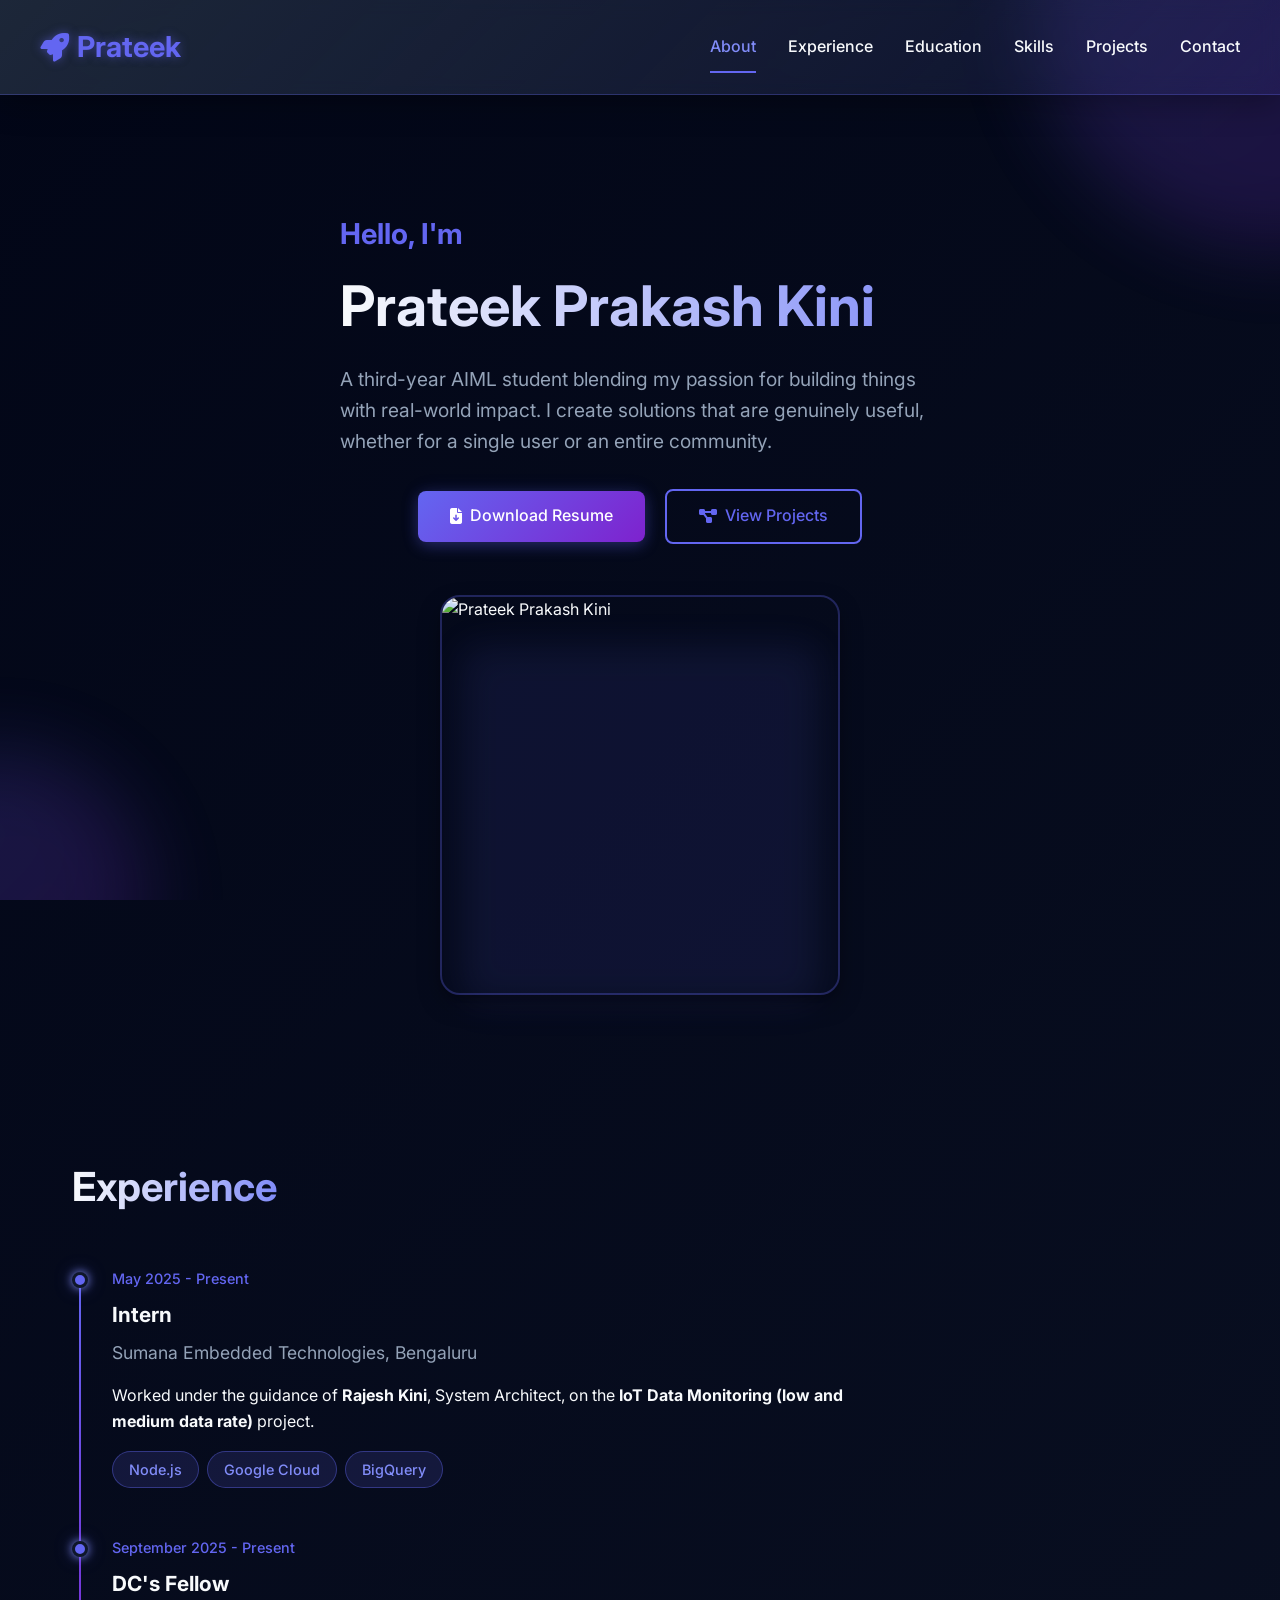
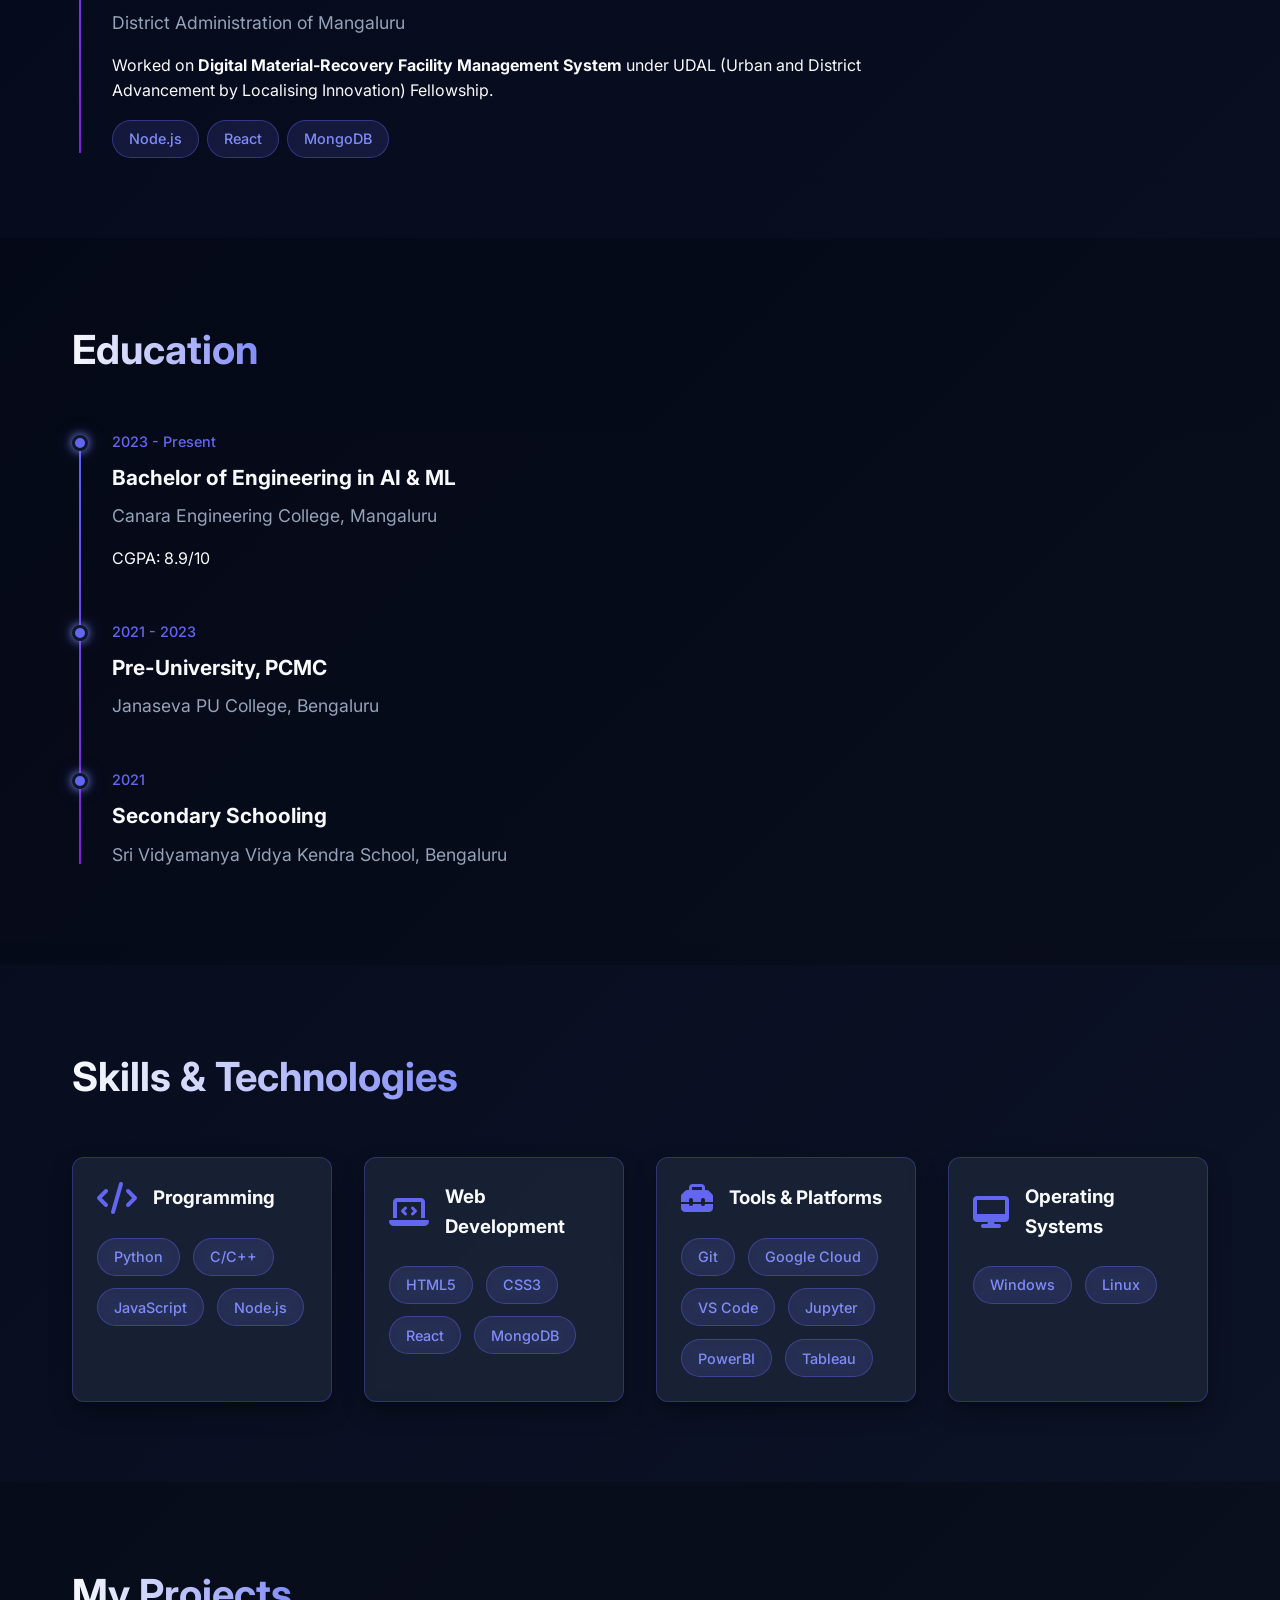
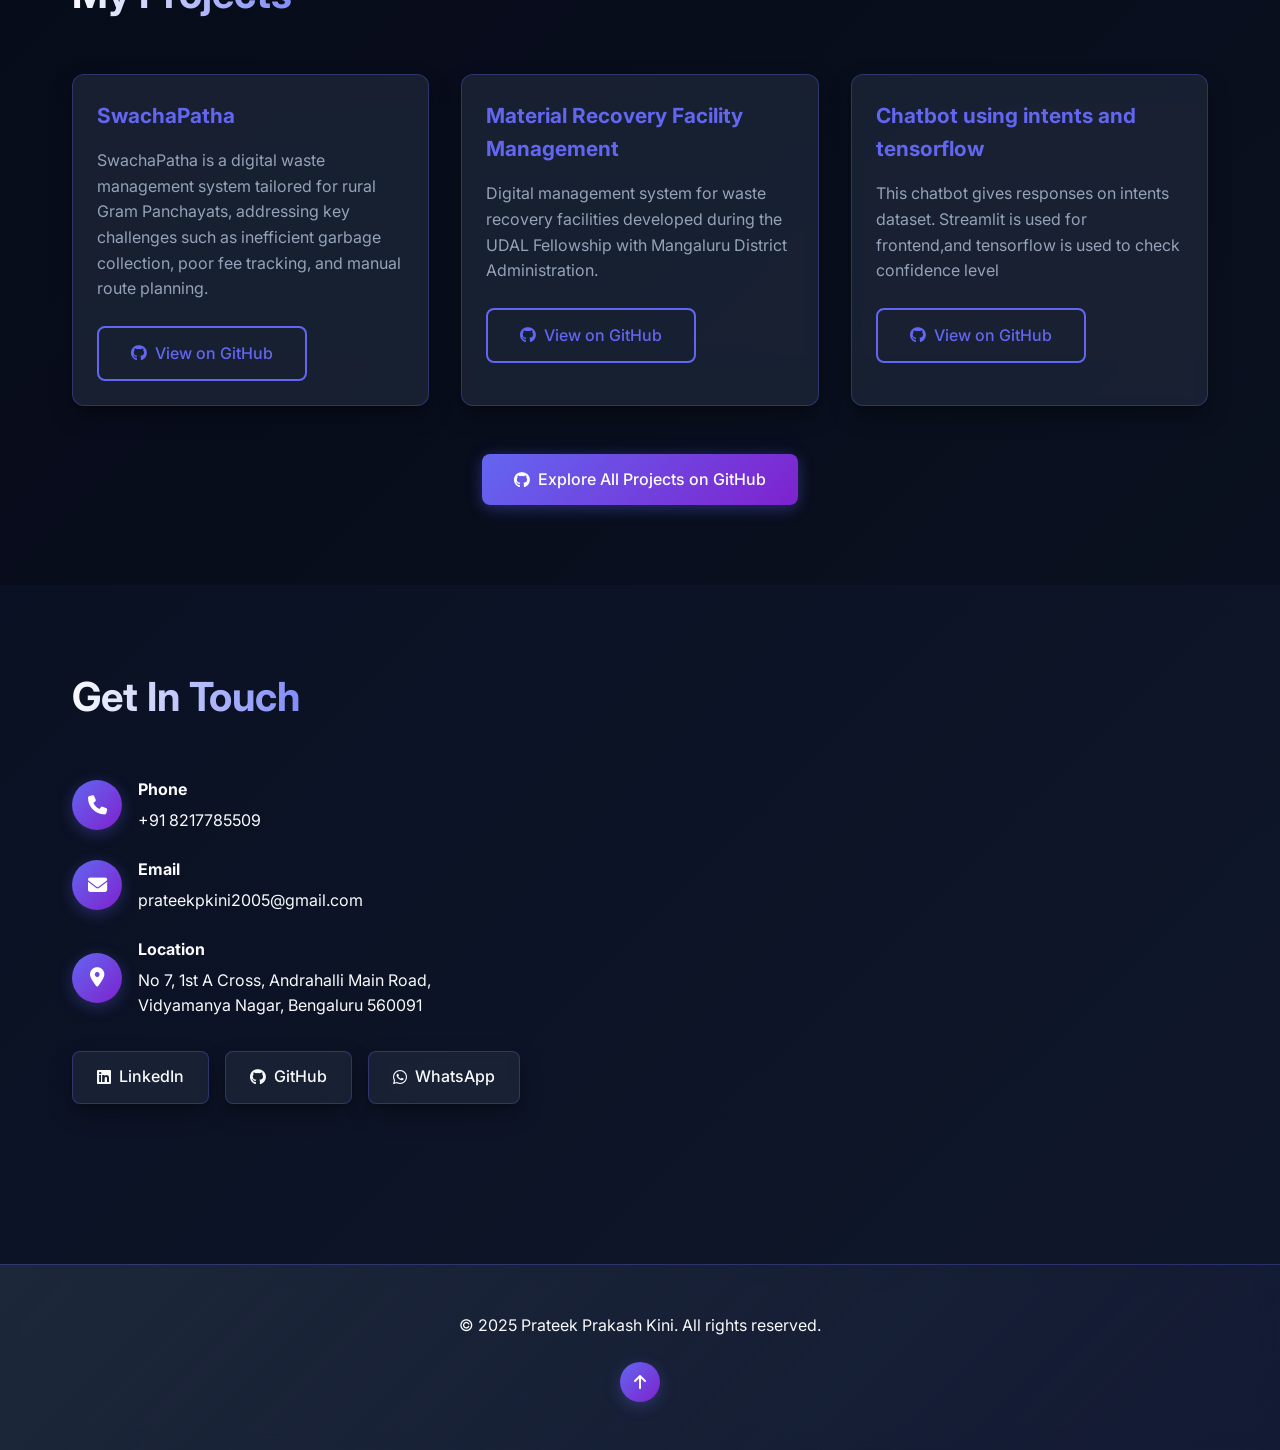
==== index.html @ 4f4cbe64 "UI Enhacements made" ====
<!DOCTYPE html>
<html lang="en">

<head>
    <meta charset="UTF-8">
    <meta http-equiv="X-UA-Compatible" content="IE=edge">
    <meta name="viewport" content="width=device-width, initial-scale=1.0">
    <title>Prateek Prakash Kini | AI/ML Developer</title>
    <link rel="icon" type="image/x-icon" href="./images/rocket1.webp">

    <!-- Google Fonts -->
    <link rel="preconnect" href="https://fonts.googleapis.com">
    <link rel="preconnect" href="https://fonts.gstatic.com" crossorigin>
    <link
        href="https://fonts.googleapis.com/css2?family=Inter:wght@300;400;500;600;700&family=JetBrains+Mono:wght@300;400&display=swap"
        rel="stylesheet">

    <!-- Font Awesome -->
    <link rel="stylesheet" href="https://cdnjs.cloudflare.com/ajax/libs/font-awesome/6.4.0/css/all.min.css">

    <!-- Three.js -->
    <script src="https://cdnjs.cloudflare.com/ajax/libs/three.js/r128/three.min.js"></script>

    <style>
        :root {
            --primary: #6366f1;
            --primary-glow: #818cf8;
            --secondary: #7e22ce;
            --dark: #0f172a;
            --darker: #020617;
            --light: #f8fafc;
            --gray: #94a3b8;
            --gray-light: #1e293b;
            --card-bg: #1e293b;
            --card-border: rgba(99, 102, 241, 0.3);
            --card-shadow: 0 10px 25px -3px rgba(0, 0, 0, 0.4), 0 4px 6px -2px rgba(0, 0, 0, 0.2);
            --transition: all 0.3s ease;
            --accent: #00d9ff;
            --accent-2: #ff006e;
        }

        * {
            margin: 0;
            padding: 0;
            box-sizing: border-box;
        }

        html {
            scroll-behavior: smooth;
        }

        body {
            font-family: 'Inter', sans-serif;
            background: linear-gradient(135deg, var(--darker) 0%, var(--dark) 100%);
            color: var(--light);
            line-height: 1.6;
            transition: var(--transition);
            overflow-x: hidden;
        }

        #particles-3d {
            position: fixed;
            top: 0;
            left: 0;
            width: 100%;
            height: 100%;
            z-index: -1;
        }

        .container {
            max-width: 1200px;
            margin: 0 auto;
            padding: 0 2rem;
            position: relative;
            z-index: 2;
        }

        /* Header & Navigation */
        header {
            background: linear-gradient(135deg, rgba(30, 41, 59, 0.95) 0%, rgba(99, 102, 241, 0.1) 100%);
            backdrop-filter: blur(10px);
            border-bottom: 1px solid var(--card-border);
            box-shadow: 0 8px 32px rgba(0, 0, 0, 0.3);
            position: fixed;
            width: 100%;
            top: 0;
            z-index: 1000;
            transition: var(--transition);
        }

        .nav-container {
            display: flex;
            justify-content: space-between;
            align-items: center;
            padding: 1.5rem 0;
        }

        .logo {
            font-size: 1.8rem;
            font-weight: 700;
            color: var(--primary);
            display: flex;
            align-items: center;
            gap: 0.5rem;
            text-shadow: 0 0 10px rgba(99, 102, 241, 0.5);
        }

        .nav-links {
            display: flex;
            gap: 2rem;
            position: relative;
        }

        .nav-links a {
            text-decoration: none;
            color: var(--light);
            font-weight: 500;
            transition: var(--transition);
            position: relative;
            padding: 0.5rem 0;
        }

        .nav-links a:hover {
            color: var(--primary-glow);
        }

        .nav-links a::after {
            content: '';
            position: absolute;
            bottom: -5px;
            left: 0;
            width: 0;
            height: 2px;
            background-color: var(--primary);
            transition: var(--transition);
        }

        .nav-links a:hover::after {
            width: 100%;
        }

        /* Active navigation link */
        .nav-links a.active {
            color: var(--primary-glow);
        }

        .nav-links a.active::after {
            width: 100%;
        }

        /* Animated underline for active section */
        .nav-indicator {
            position: absolute;
            bottom: -5px;
            height: 2px;
            background: var(--primary);
            border-radius: 1px;
            transition: all 0.3s ease;
            z-index: 1;
        }

        /* Hero Section */
        .hero {
            padding: 10rem 0 5rem;
            display: flex;
            align-items: center;
            gap: 4rem;
            min-height: 100vh;
        }

        .hero-content {
            flex: 1;
        }

        .hero-image {
            flex: 1;
            display: flex;
            justify-content: center;
            align-items: center;
            position: relative;
        }

        .hero-image img {
            width: 100%;
            max-width: 400px;
            border-radius: 20px;
            box-shadow: var(--card-shadow);
            border: 2px solid var(--card-border);
            transition: var(--transition);
            position: relative;
            z-index: 3;
            object-fit: cover;
            aspect-ratio: 1/1;
        }

        .hero-image img:hover {
            transform: translateY(-10px);
            box-shadow: 0 20px 40px rgba(99, 102, 241, 0.3), 0 0 40px rgba(99, 102, 241, 0.2);
            border-color: rgba(99, 102, 241, 0.6);
        }

        .hero-image::before {
            content: '';
            position: absolute;
            width: 100%;
            height: 100%;
            max-width: 400px;
            border-radius: 20px;
            background: var(--primary);
            opacity: 0.1;
            filter: blur(20px);
            transform: translateY(30px) scale(0.9);
            z-index: 1;
        }

        .greeting {
            color: var(--primary);
            font-weight: 500;
            margin-bottom: 1rem;
            display: block;
            font-size: 1.2rem;
        }

        h1 {
            font-size: 3.5rem;
            line-height: 1.2;
            margin-bottom: 1.5rem;
            background: linear-gradient(to right, var(--light) 0%, var(--primary-glow) 100%);
            -webkit-background-clip: text;
            -webkit-text-fill-color: transparent;
        }

        .hero-about {
            font-size: 1.2rem;
            color: var(--gray);
            margin-bottom: 2rem;
            max-width: 600px;
        }

        .btn {
            display: inline-flex;
            align-items: center;
            gap: 0.5rem;
            padding: 0.8rem 2rem;
            background: linear-gradient(135deg, var(--primary) 0%, var(--secondary) 100%);
            color: white;
            text-decoration: none;
            border-radius: 8px;
            font-weight: 500;
            transition: var(--transition);
            border: none;
            cursor: pointer;
            box-shadow: 0 4px 15px rgba(99, 102, 241, 0.3), 0 0 20px rgba(99, 102, 241, 0.1);
            position: relative;
            overflow: hidden;
        }

        .btn::before {
            content: '';
            position: absolute;
            top: 0;
            left: -100%;
            width: 100%;
            height: 100%;
            background: linear-gradient(90deg, transparent, rgba(255, 255, 255, 0.3), transparent);
            transition: 0.5s;
        }

        .btn:hover::before {
            left: 100%;
        }

        .btn:hover {
            transform: translateY(-4px);
            box-shadow: 0 12px 30px rgba(99, 102, 241, 0.6), 0 0 30px rgba(99, 102, 241, 0.2);
            letter-spacing: 0.5px;
        }

        .btn-outline {
            background: transparent;
            border: 2px solid var(--primary);
            color: var(--primary);
            box-shadow: none;
        }

        .btn-outline:hover {
            background: var(--primary);
            color: white;
        }

        /* Section Styling */
        section {
            padding: 5rem 0;
        }

        .section-title {
            font-size: 2.5rem;
            margin-bottom: 3rem;
            position: relative;
            display: inline-block;
            background: linear-gradient(to right, var(--light) 0%, var(--primary-glow) 100%);
            -webkit-background-clip: text;
            background-clip: text;
            -webkit-text-fill-color: transparent;
        }

        .section-title::after {
            content: '';
            position: absolute;
            bottom: -10px;
            left: 0;
            width: 0;
            height: 4px;
            background: linear-gradient(to right, var(--primary), var(--secondary));
            border-radius: 2px;
            transition: width 0.6s ease;
        }

        section:hover .section-title::after {
            width: 60px;
        }

        /* Experience & Education */
        .timeline {
            position: relative;
            max-width: 800px;
        }

        .timeline::before {
            content: '';
            position: absolute;
            left: 7px;
            top: 5px;
            height: calc(100% - 10px);
            width: 2px;
            background: linear-gradient(to bottom, var(--primary), var(--secondary));
        }

        .timeline-item {
            position: relative;
            padding-left: 2.5rem;
            margin-bottom: 3rem;
        }

        .timeline-item:last-child {
            margin-bottom: 0;
        }

        .timeline-dot {
            position: absolute;
            left: 0;
            top: 5px;
            width: 16px;
            height: 16px;
            border-radius: 50%;
            background: var(--primary);
            box-shadow: 0 0 10px var(--primary-glow), 0 0 20px rgba(99, 102, 241, 0.3);
            transition: var(--transition);
            border: 3px solid var(--dark);
        }

        .timeline-item:hover .timeline-dot {
            box-shadow: 0 0 20px var(--primary-glow), 0 0 40px rgba(99, 102, 241, 0.5);
            transform: scale(1.3);
        }

        .timeline-date {
            font-size: 0.9rem;
            color: var(--primary);
            font-weight: 500;
            margin-bottom: 0.5rem;
        }

        .timeline-title {
            font-size: 1.3rem;
            margin-bottom: 0.5rem;
        }

        .timeline-subtitle {
            font-size: 1.1rem;
            color: var(--gray);
            margin-bottom: 1rem;
        }

        .timeline-content {
            color: var(--light);
        }

        .timeline-content ul {
            padding-left: 1.5rem;
            margin-top: 0.5rem;
        }

        .timeline-content li {
            margin-bottom: 0.5rem;
        }

        .skills-tags {
            display: flex;
            flex-wrap: wrap;
            gap: 0.5rem;
            margin-top: 1rem;
        }

        .skill-tag {
            background: rgba(99, 102, 241, 0.15);
            color: var(--primary-glow);
            padding: 0.4rem 1rem;
            border-radius: 20px;
            font-size: 0.9rem;
            font-weight: 500;
            border: 1px solid rgba(99, 102, 241, 0.4);
            backdrop-filter: blur(5px);
            transition: var(--transition);
            cursor: default;
        }

        .skill-tag:hover {
            background: rgba(99, 102, 241, 0.25);
            border-color: rgba(99, 102, 241, 0.6);
            box-shadow: 0 0 15px rgba(99, 102, 241, 0.2);
            transform: translateY(-2px);
        }

        /* Skills Section */
        .skills-grid {
            display: grid;
            grid-template-columns: repeat(auto-fill, minmax(250px, 1fr));
            gap: 2rem;
        }

        .skill-category {
            background: rgba(30, 41, 59, 0.7);
            padding: 1.5rem;
            border-radius: 12px;
            box-shadow: var(--card-shadow);
            transition: var(--transition);
            border: 1px solid var(--card-border);
            backdrop-filter: blur(5px);
            position: relative;
            overflow: hidden;
        }

        .skill-category::before {
            content: '';
            position: absolute;
            top: 0;
            left: -100%;
            width: 100%;
            height: 100%;
            background: linear-gradient(90deg, transparent, rgba(99, 102, 241, 0.1), transparent);
            transition: 0.5s;
            z-index: 1;
        }

        .skill-category:hover::before {
            left: 100%;
        }

        .skill-category:hover {
            transform: translateY(-8px);
            box-shadow: 0 20px 40px rgba(99, 102, 241, 0.2), 0 0 40px rgba(99, 102, 241, 0.1);
            border-color: rgba(99, 102, 241, 0.5);
        }

        .skill-header {
            display: flex;
            align-items: center;
            gap: 1rem;
            margin-bottom: 1.5rem;
        }

        .skill-icon {
            font-size: 2rem;
            color: var(--primary);
        }

        .skill-items {
            display: flex;
            flex-wrap: wrap;
            gap: 0.8rem;
        }

        /* Projects Section */
        .projects-grid {
            display: grid;
            grid-template-columns: repeat(auto-fill, minmax(350px, 1fr));
            gap: 2rem;
        }

        .project-card {
            background: rgba(30, 41, 59, 0.7);
            border-radius: 12px;
            overflow: hidden;
            box-shadow: var(--card-shadow);
            transition: var(--transition);
            border: 1px solid var(--card-border);
            backdrop-filter: blur(5px);
            position: relative;
        }

        .project-card::before {
            content: '';
            position: absolute;
            top: 0;
            left: 0;
            width: 100%;
            height: 4px;
            background: linear-gradient(90deg, var(--primary), var(--secondary), var(--accent));
            transform: scaleX(0);
            transform-origin: left;
            transition: transform 0.5s ease;
            z-index: 2;
        }

        .project-card:hover::before {
            transform: scaleX(1);
        }

        .project-card:hover {
            transform: translateY(-10px);
            box-shadow: 0 25px 45px rgba(99, 102, 241, 0.25), 0 0 50px rgba(99, 102, 241, 0.1);
            border-color: rgba(99, 102, 241, 0.5);
        }

        .project-content {
            padding: 1.5rem;
        }

        .project-title {
            font-size: 1.3rem;
            margin-bottom: 1rem;
            color: var(--primary);
        }

        .project-description {
            color: var(--gray);
            margin-bottom: 1.5rem;
        }

        /* Contact Section */
        .contact-grid {
            display: grid;
            grid-template-columns: repeat(auto-fit, minmax(300px, 1fr));
            gap: 2rem;
        }

        .contact-info {
            display: flex;
            flex-direction: column;
            gap: 1.5rem;
        }

        .contact-item {
            display: flex;
            align-items: center;
            gap: 1rem;
        }

        .contact-icon {
            width: 50px;
            height: 50px;
            background: linear-gradient(135deg, var(--primary) 0%, var(--secondary) 100%);
            color: white;
            border-radius: 50%;
            display: flex;
            align-items: center;
            justify-content: center;
            font-size: 1.2rem;
            box-shadow: 0 4px 15px rgba(99, 102, 241, 0.3);
            transition: var(--transition);
        }

        .contact-item:hover .contact-icon {
            transform: scale(1.15) rotate(5deg);
            box-shadow: 0 8px 25px rgba(99, 102, 241, 0.5);
        }

        .contact-details h4 {
            margin-bottom: 0.3rem;
        }

        .contact-details a {
            color: var(--light);
            text-decoration: none;
            transition: var(--transition);
        }

        .contact-details a:hover {
            color: var(--primary-glow);
        }

        /* Social Links */
        .social-links {
            display: flex;
            gap: 1rem;
            margin-top: 2rem;
            flex-wrap: wrap;
        }

        .social-btn {
            display: inline-flex;
            align-items: center;
            gap: 0.5rem;
            padding: 0.8rem 1.5rem;
            background: rgba(30, 41, 59, 0.7);
            color: var(--light);
            text-decoration: none;
            border-radius: 8px;
            font-weight: 500;
            transition: var(--transition);
            box-shadow: var(--card-shadow);
            border: 1px solid var(--card-border);
            backdrop-filter: blur(5px);
            position: relative;
            overflow: hidden;
        }

        .social-btn::after {
            content: '';
            position: absolute;
            top: 50%;
            left: 50%;
            width: 0;
            height: 0;
            border-radius: 50%;
            background: rgba(255, 255, 255, 0.1);
            transform: translate(-50%, -50%);
            transition: width 0.6s, height 0.6s;
            z-index: -1;
        }

        .social-btn:hover::after {
            width: 300px;
            height: 300px;
        }

        .social-btn:hover {
            transform: translateY(-4px);
            box-shadow: 0 12px 25px -3px rgba(0, 0, 0, 0.3);
            letter-spacing: 0.3px;
        }

        #linkedin:hover {
            background: #0A66C2;
            color: white;
        }

        #github:hover {
            background: #333;
            color: white;
        }

        #whatsapp:hover {
            background: #25D366;
            color: white;
        }

        /* Footer */
        footer {
            background: linear-gradient(135deg, rgba(30, 41, 59, 0.95) 0%, rgba(99, 102, 241, 0.05) 100%);
            padding: 3rem 0;
            text-align: center;
            margin-top: 5rem;
            backdrop-filter: blur(10px);
            border-top: 1px solid var(--card-border);
        }

        .footer-content {
            display: flex;
            flex-direction: column;
            align-items: center;
            gap: 1.5rem;
        }

        .back-to-top {
            display: inline-flex;
            align-items: center;
            justify-content: center;
            width: 40px;
            height: 40px;
            background: linear-gradient(135deg, var(--primary) 0%, var(--secondary) 100%);
            color: white;
            border-radius: 50%;
            text-decoration: none;
            transition: var(--transition);
            box-shadow: 0 4px 15px rgba(99, 102, 241, 0.3);
            position: relative;
            overflow: hidden;
        }

        .back-to-top::before {
            content: '';
            position: absolute;
            top: 0;
            left: -100%;
            width: 100%;
            height: 100%;
            background: rgba(255, 255, 255, 0.1);
            transition: 0.5s;
        }

        .back-to-top:hover::before {
            left: 100%;
        }

        .back-to-top:hover {
            transform: translateY(-5px);
            box-shadow: 0 8px 25px rgba(99, 102, 241, 0.5);
        }

        /* 3D Elements */
        .floating-shapes {
            position: absolute;
            width: 100%;
            height: 100%;
            top: 0;
            left: 0;
            z-index: 1;
            overflow: hidden;
        }

        .shape {
            position: absolute;
            opacity: 0.2;
            background: linear-gradient(135deg, var(--primary) 0%, var(--secondary) 100%);
            border-radius: 50%;
            filter: blur(40px);
        }

        .shape-1 {
            width: 500px;
            height: 500px;
            top: -250px;
            right: -250px;
        }

        .shape-2 {
            width: 300px;
            height: 300px;
            bottom: -150px;
            left: -150px;
        }

        /* Responsive Design */
        @media (max-width: 992px) {
            .hero {
                flex-direction: column-reverse;
                text-align: center;
                gap: 2rem;
            }

            h1 {
                font-size: 2.8rem;
            }

            .section-title {
                font-size: 2rem;
            }
        }

        @media (max-width: 768px) {
            .nav-container {
                flex-direction: column;
                gap: 1rem;
            }

            .nav-links {
                gap: 1.5rem;
                flex-wrap: wrap;
                justify-content: center;
            }

            h1 {
                font-size: 2.3rem;
            }

            .hero-about {
                font-size: 1.1rem;
            }

            .projects-grid {
                grid-template-columns: 1fr;
            }

            .nav-indicator {
                display: none;
            }
        }

        @media (max-width: 576px) {
            .container {
                padding: 0 1rem;
            }

            h1 {
                font-size: 2rem;
            }

            .section-title {
                font-size: 1.8rem;
            }

            .btn {
                padding: 0.7rem 1.5rem;
            }

            .social-links {
                justify-content: center;
            }

            .social-btn {
                padding: 0.6rem 1rem;
            }
        }

        /* Animation */
        @keyframes fadeIn {
            from {
                opacity: 0;
                transform: translateY(20px);
            }

            to {
                opacity: 1;
                transform: translateY(0);
            }
        }

        .fade-in {
            animation: fadeIn 1s ease forwards;
        }

        .delay-1 {
            animation-delay: 0.2s;
        }

        .delay-2 {
            animation-delay: 0.4s;
        }

        .delay-3 {
            animation-delay: 0.6s;
        }

        /* Pulse animation for CTA */
        @keyframes pulse {
            0% {
                transform: scale(1);
                box-shadow: 0 4px 15px rgba(99, 102, 241, 0.3);
            }

            50% {
                transform: scale(1.05);
                box-shadow: 0 8px 25px rgba(99, 102, 241, 0.5);
            }

            100% {
                transform: scale(1);
                box-shadow: 0 4px 15px rgba(99, 102, 241, 0.3);
            }
        }

        .pulse {
            animation: pulse 2s infinite;
        }

        /* Glow animation */
        @keyframes glow {
            0%, 100% {
                box-shadow: 0 0 20px rgba(99, 102, 241, 0.3);
            }
            50% {
                box-shadow: 0 0 40px rgba(99, 102, 241, 0.6);
            }
        }

        .glow {
            animation: glow 3s ease-in-out infinite;
        }

        /* Float animation */
        @keyframes float {
            0%, 100% {
                transform: translateY(0px);
            }
            50% {
                transform: translateY(-10px);
            }
        }

        .float {
            animation: float 3s ease-in-out infinite;
        }
    </style>
</head>

<body>
    <!-- 3D Background -->
    <div id="particles-3d"></div>

    <!-- Floating Shapes -->
    <div class="floating-shapes">
        <div class="shape shape-1"></div>
        <div class="shape shape-2"></div>
    </div>

    <!-- Header -->
    <header>
        <div class="container nav-container">
            <div class="logo">
                <i class="fa-solid fa-rocket"></i>
                Prateek
            </div>
            <nav class="nav-links">
                <div class="nav-indicator"></div>
                <a href="#about" class="active">About</a>
                <a href="#experience">Experience</a>
                <a href="#education">Education</a>
                <a href="#skills">Skills</a>
                <a href="#projects">Projects</a>
                <a href="#contact">Contact</a>
            </nav>
        </div>
    </header>

    <!-- Hero Section -->
    <section class="hero" id="about">
        <div class="container">
            <div class="hero-content fade-in">
                <br><br>
                <span class="greeting">
                    <h2>Hello, I'm</h2>
                </span>
                <h1>Prateek Prakash Kini</h1>
                <p class="hero-about">
                    A third-year AIML student blending my passion for building things with real-world impact.
                    I create solutions that are genuinely useful, whether for a single user or an entire community.
                </p>
                <div class="hero-buttons">
                    <center>
                        <a href="resume.pdf" class="btn pulse">
                            <i class="fa-solid fa-file-arrow-down"></i> Download Resume
                        </a>
                        <a href="#projects" class="btn btn-outline" style="margin-left: 1rem;">
                            <i class="fa-solid fa-diagram-project"></i> View Projects
                        </a>
                    </center>
                </div>
            </div>
            <br><br>
            <div class="hero-image fade-in delay-1">
                <img src="./images/dp.jpg" alt="Prateek Prakash Kini">
            </div>
        </div>
    </section>

    <!-- Experience Section -->
    <section id="experience">
        <div class="container">
            <h2 class="section-title fade-in">Experience</h2>

            <div class="timeline">
                <div class="timeline-item fade-in">
                    <div class="timeline-dot"></div>
                    <div class="timeline-date">May 2025 - Present</div>
                    <h3 class="timeline-title">Intern</h3>
                    <div class="timeline-subtitle">Sumana Embedded Technologies, Bengaluru</div>
                    <div class="timeline-content">
                        <p>Worked under the guidance of <strong>Rajesh Kini</strong>, System Architect, on the
                            <strong>IoT Data Monitoring (low and medium data rate)</strong> project.
                        </p>
                        <div class="skills-tags">
                            <span class="skill-tag">Node.js</span>
                            <span class="skill-tag">Google Cloud</span>
                            <span class="skill-tag">BigQuery</span>
                        </div>
                    </div>
                </div>

                <div class="timeline-item fade-in delay-1">
                    <div class="timeline-dot"></div>
                    <div class="timeline-date">September 2025 - Present</div>
                    <h3 class="timeline-title">DC's Fellow</h3>
                    <div class="timeline-subtitle">District Administration of Mangaluru</div>
                    <div class="timeline-content">
                        <p>Worked on <strong>Digital Material-Recovery Facility Management System</strong> under UDAL
                            (Urban and District Advancement by Localising Innovation) Fellowship.</p>
                        <div class="skills-tags">
                            <span class="skill-tag">Node.js</span>
                            <span class="skill-tag">React</span>
                            <span class="skill-tag">MongoDB</span>
                        </div>
                    </div>
                </div>
            </div>
        </div>
    </section>

    <!-- Education Section -->
    <section id="education" style="background: rgba(0, 0, 0, 0.2);">
        <div class="container">
            <h2 class="section-title fade-in">Education</h2>

            <div class="timeline">
                <div class="timeline-item fade-in">
                    <div class="timeline-dot"></div>
                    <div class="timeline-date">2023 - Present</div>
                    <h3 class="timeline-title">Bachelor of Engineering in AI & ML</h3>
                    <div class="timeline-subtitle">Canara Engineering College, Mangaluru</div>
                    <div class="timeline-content">
                        <p>CGPA: 8.9/10</p>
                    </div>
                </div>

                <div class="timeline-item fade-in delay-1">
                    <div class="timeline-dot"></div>
                    <div class="timeline-date">2021 - 2023</div>
                    <h3 class="timeline-title">Pre-University, PCMC</h3>
                    <div class="timeline-subtitle">Janaseva PU College, Bengaluru</div>
                </div>

                <div class="timeline-item fade-in delay-2">
                    <div class="timeline-dot"></div>
                    <div class="timeline-date">2021</div>
                    <h3 class="timeline-title">Secondary Schooling</h3>
                    <div class="timeline-subtitle">Sri Vidyamanya Vidya Kendra School, Bengaluru</div>
                </div>
            </div>

            <!-- Commented out Certificates section
            <div style="text-align: center; margin-top: 3rem;">
                <a href="certificates.html" class="btn">
                    <i class="fa-solid fa-file"></i> View Certificates
                </a>
            </div>
            -->
        </div>
    </section>

    <!-- Skills Section -->
    <section id="skills">
        <div class="container">
            <h2 class="section-title fade-in">Skills & Technologies</h2>

            <div class="skills-grid">
                <div class="skill-category fade-in">
                    <div class="skill-header">
                        <i class="fa-solid fa-code skill-icon"></i>
                        <h3>Programming</h3>
                    </div>
                    <div class="skill-items">
                        <span class="skill-tag">Python</span>
                        <span class="skill-tag">C/C++</span>
                        <span class="skill-tag">JavaScript</span>
                        <span class="skill-tag">Node.js</span>
                    </div>
                </div>

                <div class="skill-category fade-in delay-1">
                    <div class="skill-header">
                        <i class="fa-solid fa-laptop-code skill-icon"></i>
                        <h3>Web Development</h3>
                    </div>
                    <div class="skill-items">
                        <span class="skill-tag">HTML5</span>
                        <span class="skill-tag">CSS3</span>
                        <span class="skill-tag">React</span>
                        <span class="skill-tag">MongoDB</span>
                    </div>
                </div>

                <div class="skill-category fade-in delay-2">
                    <div class="skill-header">
                        <i class="fa-solid fa-toolbox skill-icon"></i>
                        <h3>Tools & Platforms</h3>
                    </div>
                    <div class="skill-items">
                        <span class="skill-tag">Git</span>
                        <span class="skill-tag">Google Cloud</span>
                        <span class="skill-tag">VS Code</span>
                        <span class="skill-tag">Jupyter</span>
                        <span class="skill-tag">PowerBI</span>
                        <span class="skill-tag">Tableau</span>
                    </div>
                </div>

                <div class="skill-category fade-in delay-3">
                    <div class="skill-header">
                        <i class="fa-solid fa-desktop skill-icon"></i>
                        <h3>Operating Systems</h3>
                    </div>
                    <div class="skill-items">
                        <span class="skill-tag">Windows</span>
                        <span class="skill-tag">Linux</span>
                    </div>
                </div>
            </div>
        </div>
    </section>

    <!-- Projects Section -->
    <section id="projects" style="background: rgba(0, 0, 0, 0.2);">
        <div class="container">
            <h2 class="section-title fade-in">My Projects</h2>

            <div class="projects-grid">
                <div class="project-card fade-in">
                    <div class="project-content">
                        <h3 class="project-title">SwachaPatha</h3>
                        <p class="project-description">SwachaPatha is a digital waste management system tailored for rural Gram Panchayats, addressing key challenges such as inefficient garbage collection, poor fee tracking, and manual route planning. </p>
                        <a href="https://github.com/Prateekpkini/SwachaPatha" class="btn btn-outline">
                            <i class="fa-brands fa-github"></i> View on GitHub
                        </a>
                    </div>
                </div>

                <div class="project-card fade-in delay-1">
                    <div class="project-content">
                        <h3 class="project-title">Material Recovery Facility Management</h3>
                        <p class="project-description">Digital management system for waste recovery facilities developed
                            during the UDAL Fellowship with Mangaluru District Administration.</p>
                        <a href="https://github.com/Prateekpkini/Digital-MRFs" class="btn btn-outline">
                            <i class="fa-brands fa-github"></i> View on GitHub
                        </a>
                    </div>
                </div>

                <div class="project-card fade-in delay-2">
                    <div class="project-content">
                        <h3 class="project-title">Chatbot using intents and tensorflow</h3>
                        <p class="project-description">This chatbot gives responses on intents dataset. Streamlit is used for frontend,and tensorflow is used to check confidence level</p>
                        <a href="https://github.com/Prateekpkini/Chatbot_using_intents_and_tensorflow" class="btn btn-outline">
                            <i class="fa-brands fa-github"></i> View on GitHub
                        </a>
                    </div>
                </div>
            </div>

            <div style="text-align: center; margin-top: 3rem;">
                <a href="https://github.com/Prateekpkini?tab=repositories" class="btn pulse">
                    <i class="fa-brands fa-github"></i> Explore All Projects on GitHub
                </a>
            </div>
        </div>
    </section>

    <!-- Contact Section -->
    <section id="contact">
        <div class="container">
            <h2 class="section-title fade-in">Get In Touch</h2>

            <div class="contact-grid">
                <div class="contact-info fade-in">
                    <div class="contact-item">
                        <div class="contact-icon">
                            <i class="fa-solid fa-phone"></i>
                        </div>
                        <div class="contact-details">
                            <h4>Phone</h4>
                            <a href="tel:+918217785509">+91 8217785509</a>
                        </div>
                    </div>

                    <div class="contact-item">
                        <div class="contact-icon">
                            <i class="fa-solid fa-envelope"></i>
                        </div>
                        <div class="contact-details">
                            <h4>Email</h4>
                            <a href="mailto:prateekpkini2005@gmail.com">prateekpkini2005@gmail.com</a>
                        </div>
                    </div>

                    <div class="contact-item">
                        <div class="contact-icon">
                            <i class="fa-solid fa-location-dot"></i>
                        </div>
                        <div class="contact-details">
                            <h4>Location</h4>
                            <p>No 7, 1st A Cross, Andrahalli Main Road,<br>Vidyamanya Nagar, Bengaluru 560091</p>
                        </div>
                    </div>
                </div>
            </div>

            <div class="social-links">
                <a href="https://www.linkedin.com/in/prateek-prakash-kini" class="social-btn" id="linkedin">
                    <i class="fa-brands fa-linkedin"></i>
                    <span>LinkedIn</span>
                </a>

                <a href="https://github.com/Prateekpkini" class="social-btn" id="github">
                    <i class="fa-brands fa-github"></i>
                    <span>GitHub</span>
                </a>

                <a href="https://wa.me/8217785509?text=Namaste🙏🏽" class="social-btn" id="whatsapp">
                    <i class="fa-brands fa-whatsapp"></i>
                    <span>WhatsApp</span>
                </a>
            </div>
        </div>
    </section>

    <!-- Footer -->
    <footer>
        <div class="container footer-content">
            <p>© 2025 Prateek Prakash Kini. All rights reserved.</p>
            <a href="#" class="back-to-top">
                <i class="fa-solid fa-arrow-up"></i>
            </a>
        </div>
    </footer>

    <script>
        // Three.js 3D Background
        function init3DBackground() {
            const scene = new THREE.Scene();
            const camera = new THREE.PerspectiveCamera(75, window.innerWidth / window.innerHeight, 0.1, 1000);
            const renderer = new THREE.WebGLRenderer({ alpha: true });
            renderer.setSize(window.innerWidth, window.innerHeight);
            document.getElementById('particles-3d').appendChild(renderer.domElement);

            // Create particles
            const particlesGeometry = new THREE.BufferGeometry();
            const particlesCount = 5000;

            const posArray = new Float32Array(particlesCount * 3);
            const colorArray = new Float32Array(particlesCount * 3);

            for (let i = 0; i < particlesCount * 3; i++) {
                posArray[i] = (Math.random() - 0.5) * 50;
                colorArray[i] = Math.random();
            }

            particlesGeometry.setAttribute('position', new THREE.BufferAttribute(posArray, 3));
            particlesGeometry.setAttribute('color', new THREE.BufferAttribute(colorArray, 3));

            // Material
            const particlesMaterial = new THREE.PointsMaterial({
                size: 0.1,
                vertexColors: true,
                transparent: true,
                opacity: 0.8
            });

            const particlesMesh = new THREE.Points(particlesGeometry, particlesMaterial);
            scene.add(particlesMesh);

            camera.position.z = 5;

            // Animation
            function animate() {
                requestAnimationFrame(animate);

                particlesMesh.rotation.x += 0.0001;
                particlesMesh.rotation.y += 0.0001;

                renderer.render(scene, camera);
            }

            animate();

            // Handle window resize
            window.addEventListener('resize', () => {
                camera.aspect = window.innerWidth / window.innerHeight;
                camera.updateProjectionMatrix();
                renderer.setSize(window.innerWidth, window.innerHeight);
            });
        }

        // Initialize 3D background
        init3DBackground();

        // Navigation indicator and scroll functionality
        document.addEventListener('DOMContentLoaded', function () {
            const sections = document.querySelectorAll('section');
            const navLinks = document.querySelectorAll('.nav-links a');
            const navIndicator = document.querySelector('.nav-indicator');

            // Set initial active link
            setActiveLink();

            // Update active link on scroll
            window.addEventListener('scroll', throttle(setActiveLink, 100));

            // Smooth scrolling for navigation links
            navLinks.forEach(link => {
                link.addEventListener('click', function (e) {
                    e.preventDefault();
                    const targetId = this.getAttribute('href');
                    const targetSection = document.querySelector(targetId);

                    window.scrollTo({
                        top: targetSection.offsetTop - 100,
                        behavior: 'smooth'
                    });
                });
            });

            // Back to top button
            const backToTopBtn = document.querySelector('.back-to-top');
            backToTopBtn.addEventListener('click', function (e) {
                e.preventDefault();
                window.scrollTo({
                    top: 0,
                    behavior: 'smooth'
                });
            });

            // Intersection Observer for fade-in animations
            const fadeElems = document.querySelectorAll('.fade-in');

            const fadeObserver = new IntersectionObserver((entries) => {
                entries.forEach(entry => {
                    if (entry.isIntersecting) {
                        entry.target.style.opacity = 1;
                        entry.target.style.transform = 'translateY(0)';
                    }
                });
            }, { threshold: 0.1 });

            fadeElems.forEach(elem => {
                elem.style.opacity = 0;
                elem.style.transform = 'translateY(20px)';
                elem.style.transition = 'opacity 0.5s ease, transform 0.5s ease';
                fadeObserver.observe(elem);
            });

            // Function to set active link based on scroll position
            function setActiveLink() {
                let currentSection = '';
                const scrollPosition = window.scrollY + 200;

                sections.forEach(section => {
                    const sectionTop = section.offsetTop;
                    const sectionHeight = section.offsetHeight;

                    if (scrollPosition >= sectionTop && scrollPosition < sectionTop + sectionHeight) {
                        currentSection = section.getAttribute('id');
                    }
                });

                navLinks.forEach(link => {
                    link.classList.remove('active');
                    if (link.getAttribute('href') === `#${currentSection}`) {
                        link.classList.add('active');

                        // Update navigation indicator position
                        const activeLink = document.querySelector('.nav-links a.active');
                        if (activeLink && navIndicator) {
                            const linkRect = activeLink.getBoundingClientRect();
                            const navRect = document.querySelector('.nav-links').getBoundingClientRect();

                            navIndicator.style.width = `${linkRect.width}px`;
                            navIndicator.style.left = `${linkRect.left - navRect.left}px`;
                        }
                    }
                });
            }

            // Throttle function for scroll events
            function throttle(func, limit) {
                let inThrottle;
                return function () {
                    const args = arguments;
                    const context = this;
                    if (!inThrottle) {
                        func.apply(context, args);
                        inThrottle = true;
                        setTimeout(() => inThrottle = false, limit);
                    }
                }
            }

            // Initialize navigation indicator position
            setTimeout(setActiveLink, 100);
        });
    </script>
</body>

</html>
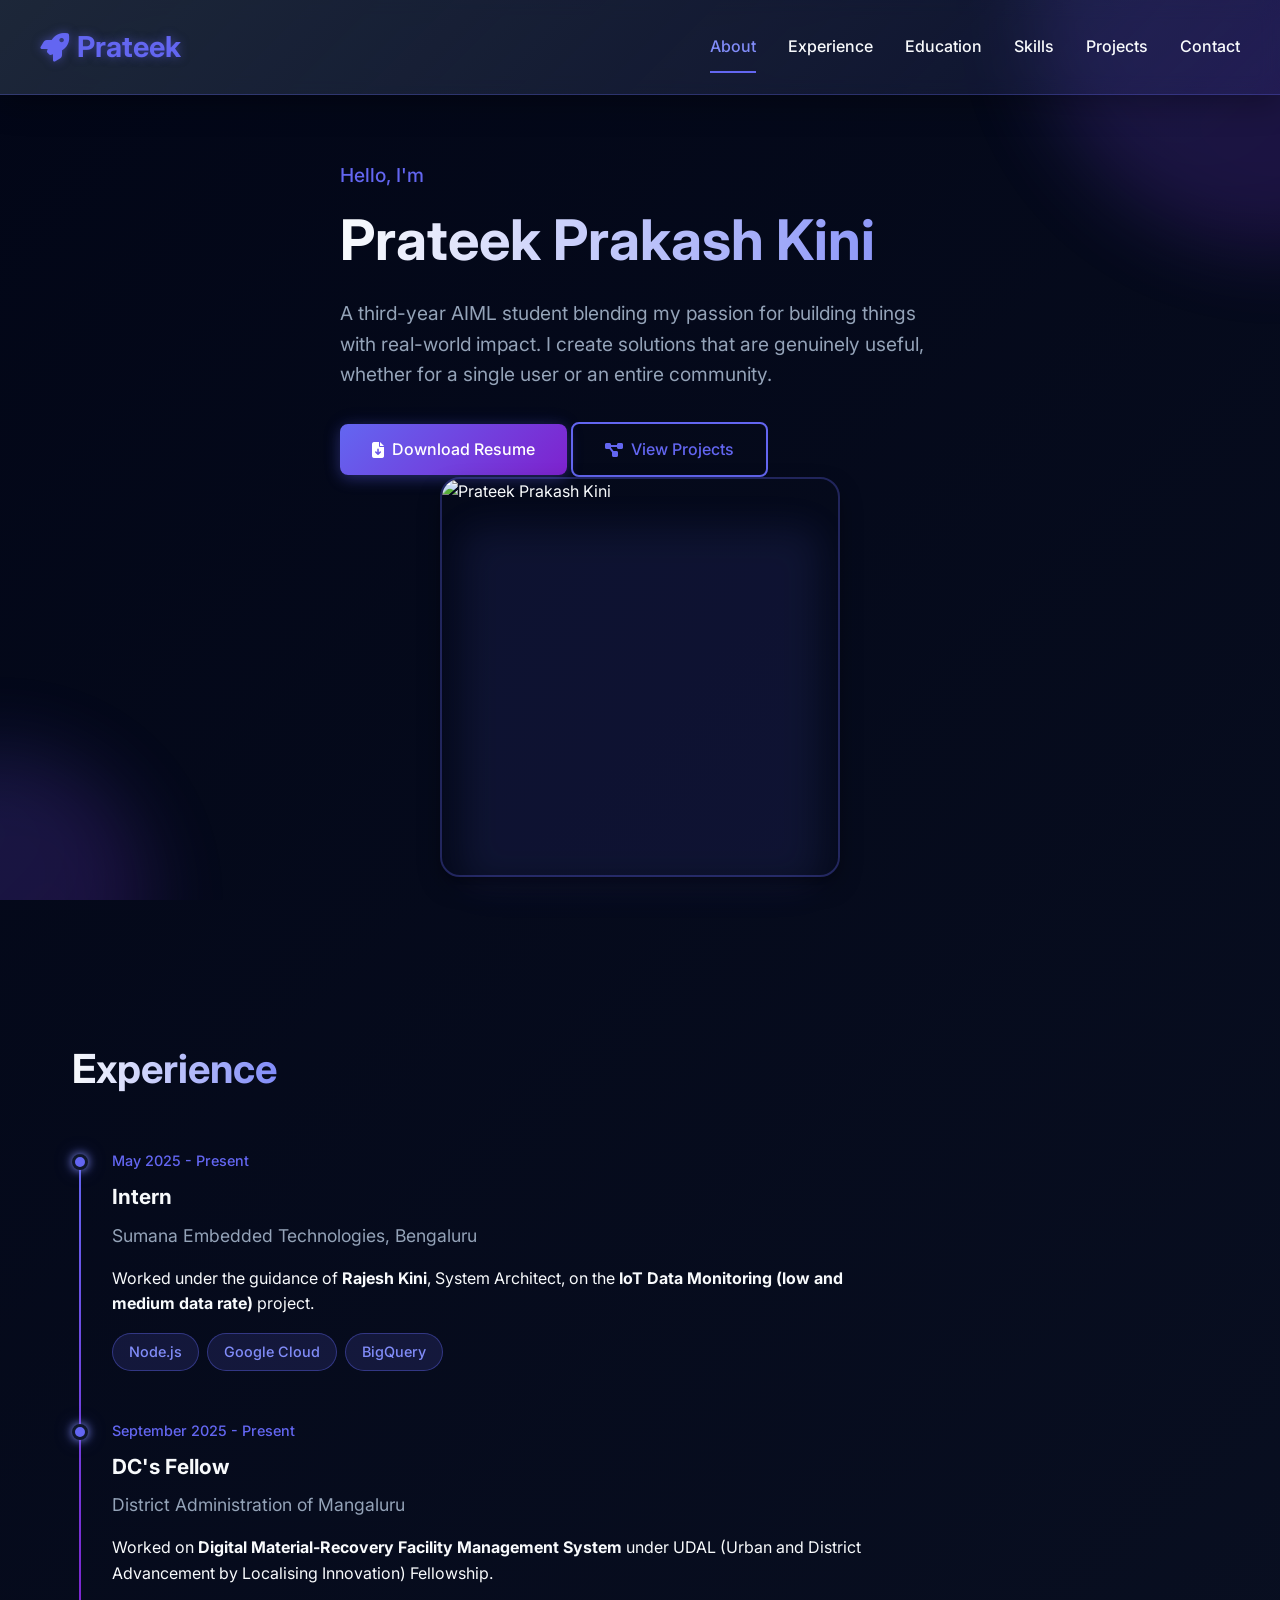
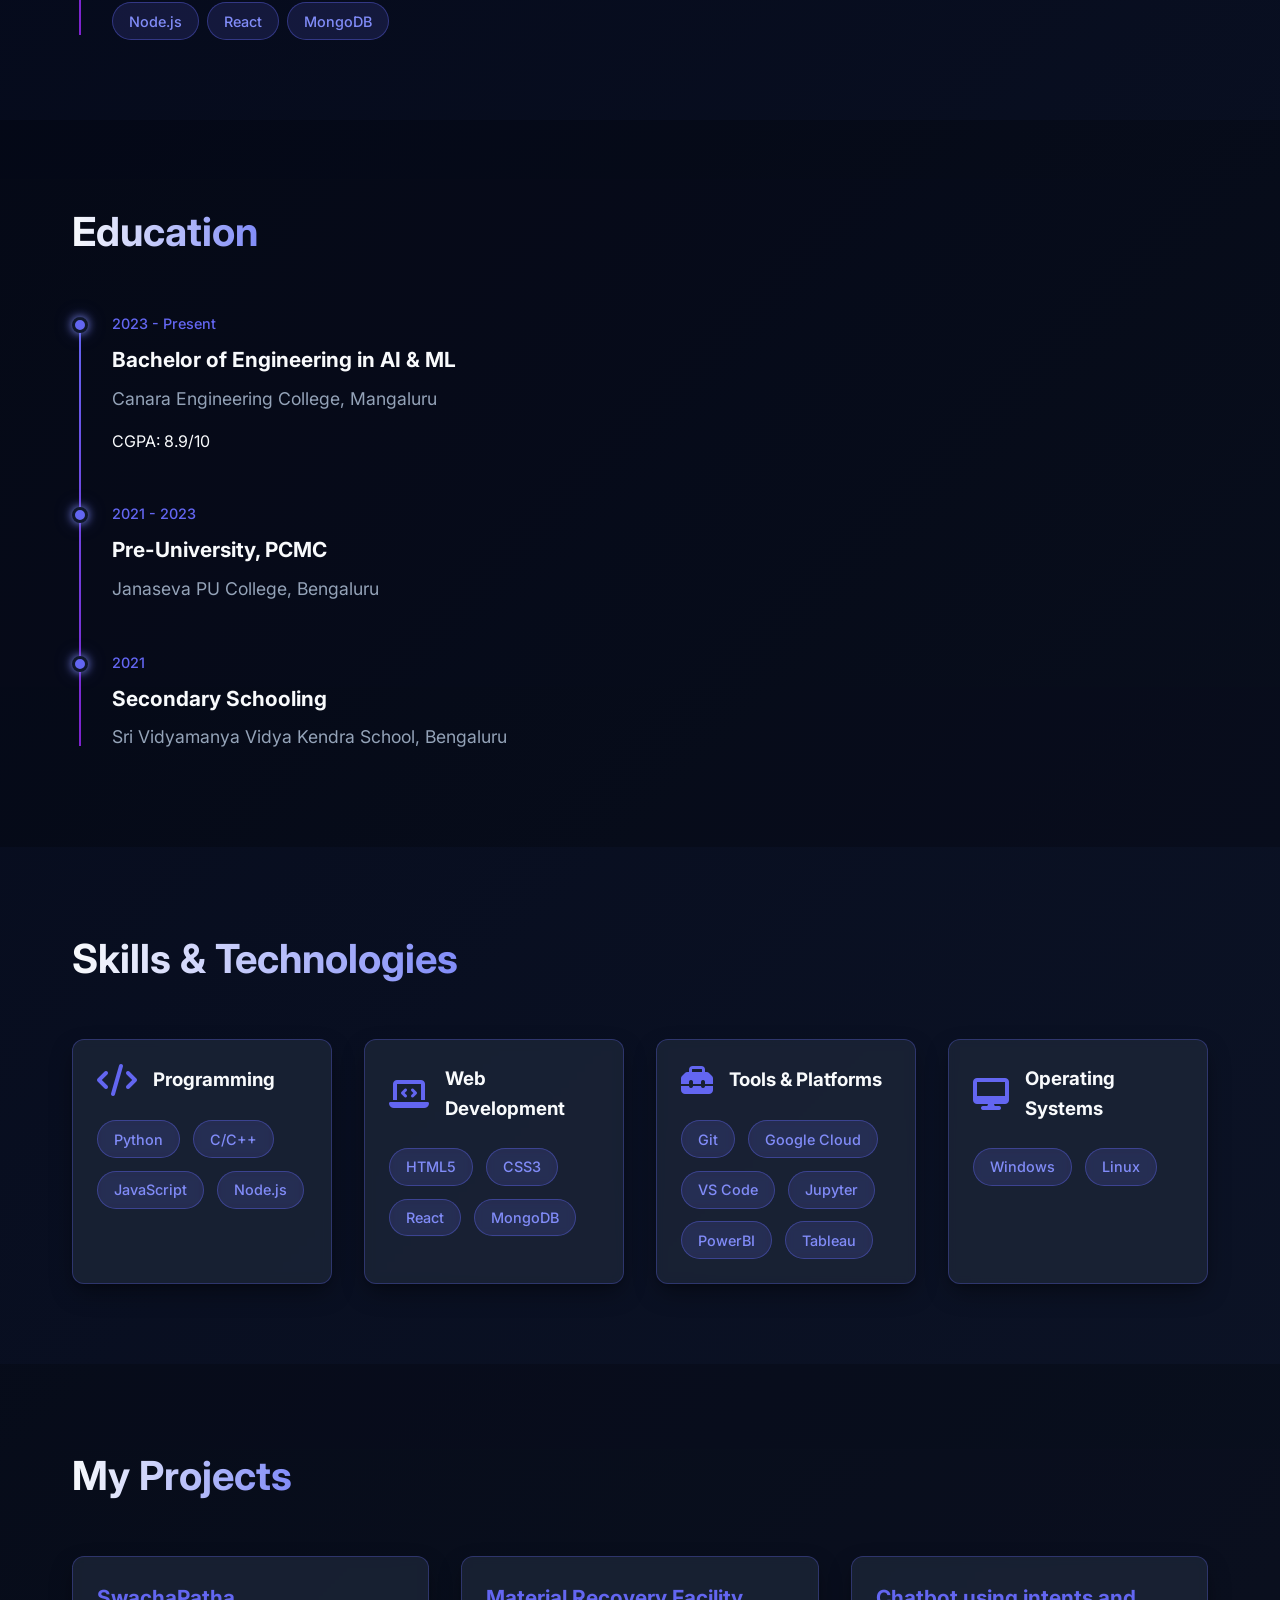
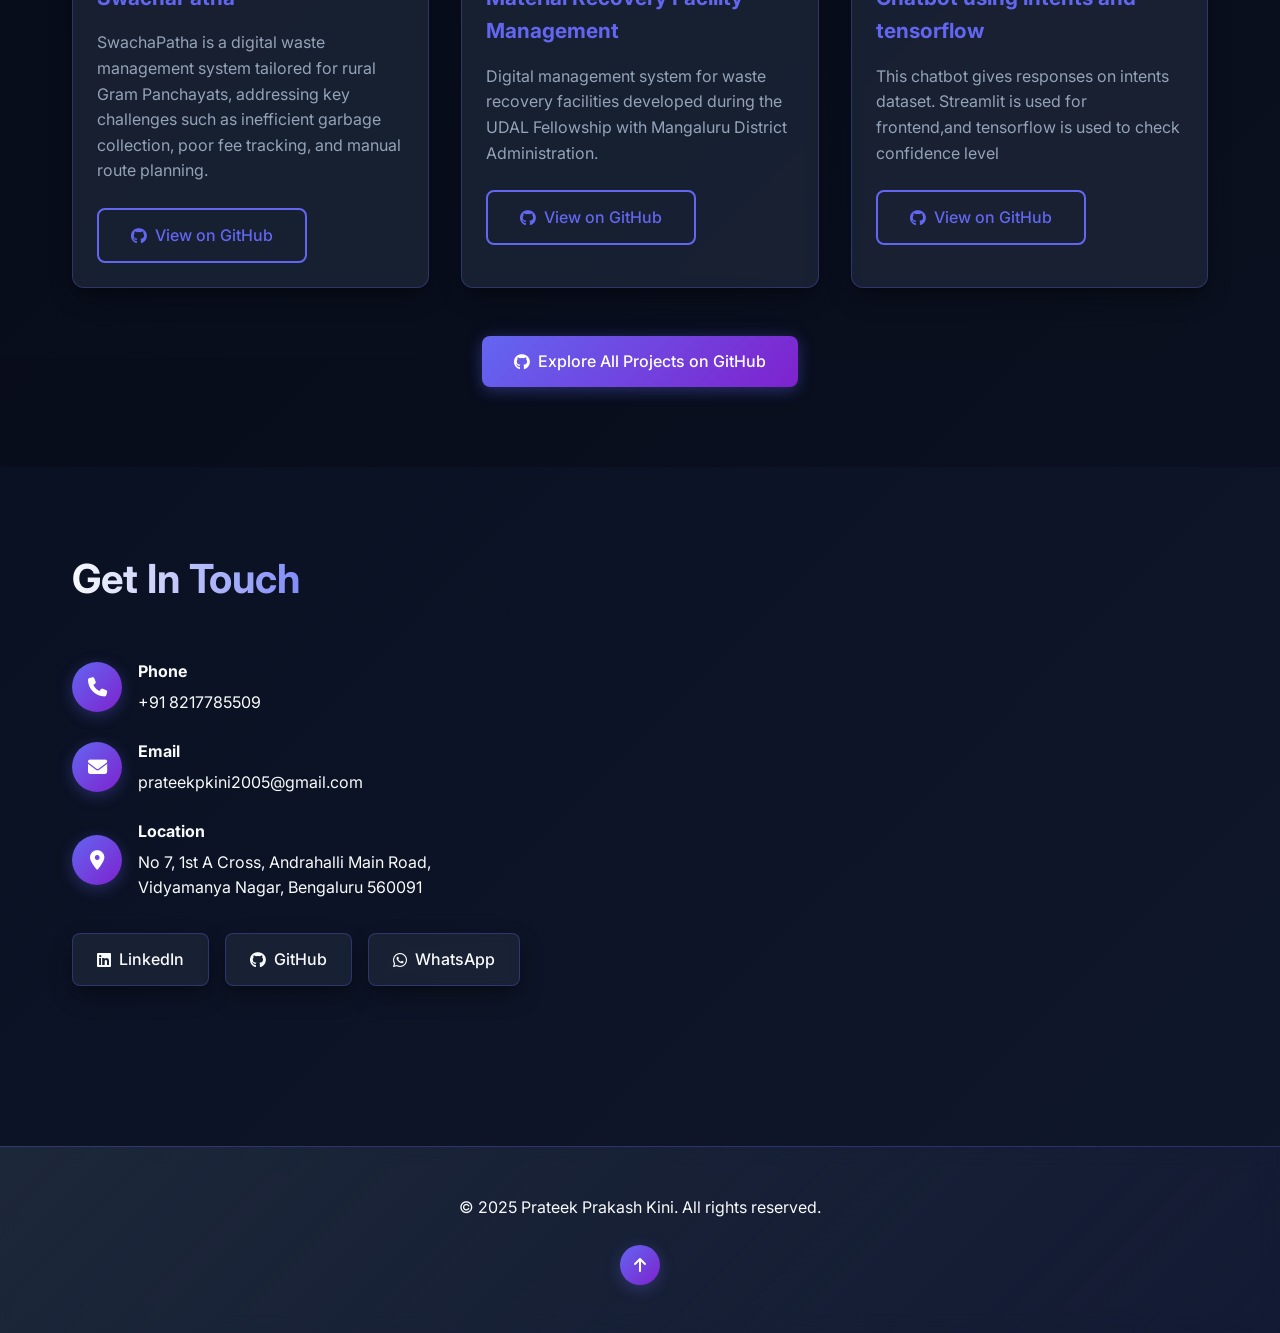
==== commit 97aa0cd7: "Optimised the Web" ====
--- a/index.html
+++ b/index.html
@@ -926,11 +926,10 @@
 
     <!-- Hero Section -->
     <section class="hero" id="about">
-        <div class="container">
+        <div class="container hero-container">
             <div class="hero-content fade-in">
-                <br><br>
                 <span class="greeting">
-                    <h2>Hello, I'm</h2>
+                    Hello, I'm
                 </span>
                 <h1>Prateek Prakash Kini</h1>
                 <p class="hero-about">
@@ -938,17 +937,14 @@
                     I create solutions that are genuinely useful, whether for a single user or an entire community.
                 </p>
                 <div class="hero-buttons">
-                    <center>
-                        <a href="resume.pdf" class="btn pulse">
-                            <i class="fa-solid fa-file-arrow-down"></i> Download Resume
-                        </a>
-                        <a href="#projects" class="btn btn-outline" style="margin-left: 1rem;">
-                            <i class="fa-solid fa-diagram-project"></i> View Projects
-                        </a>
-                    </center>
+                    <a href="resume.pdf" class="btn pulse">
+                        <i class="fa-solid fa-file-arrow-down"></i> Download Resume
+                    </a>
+                    <a href="#projects" class="btn btn-outline">
+                        <i class="fa-solid fa-diagram-project"></i> View Projects
+                    </a>
                 </div>
             </div>
-            <br><br>
             <div class="hero-image fade-in delay-1">
                 <img src="./images/dp.jpg" alt="Prateek Prakash Kini">
             </div>
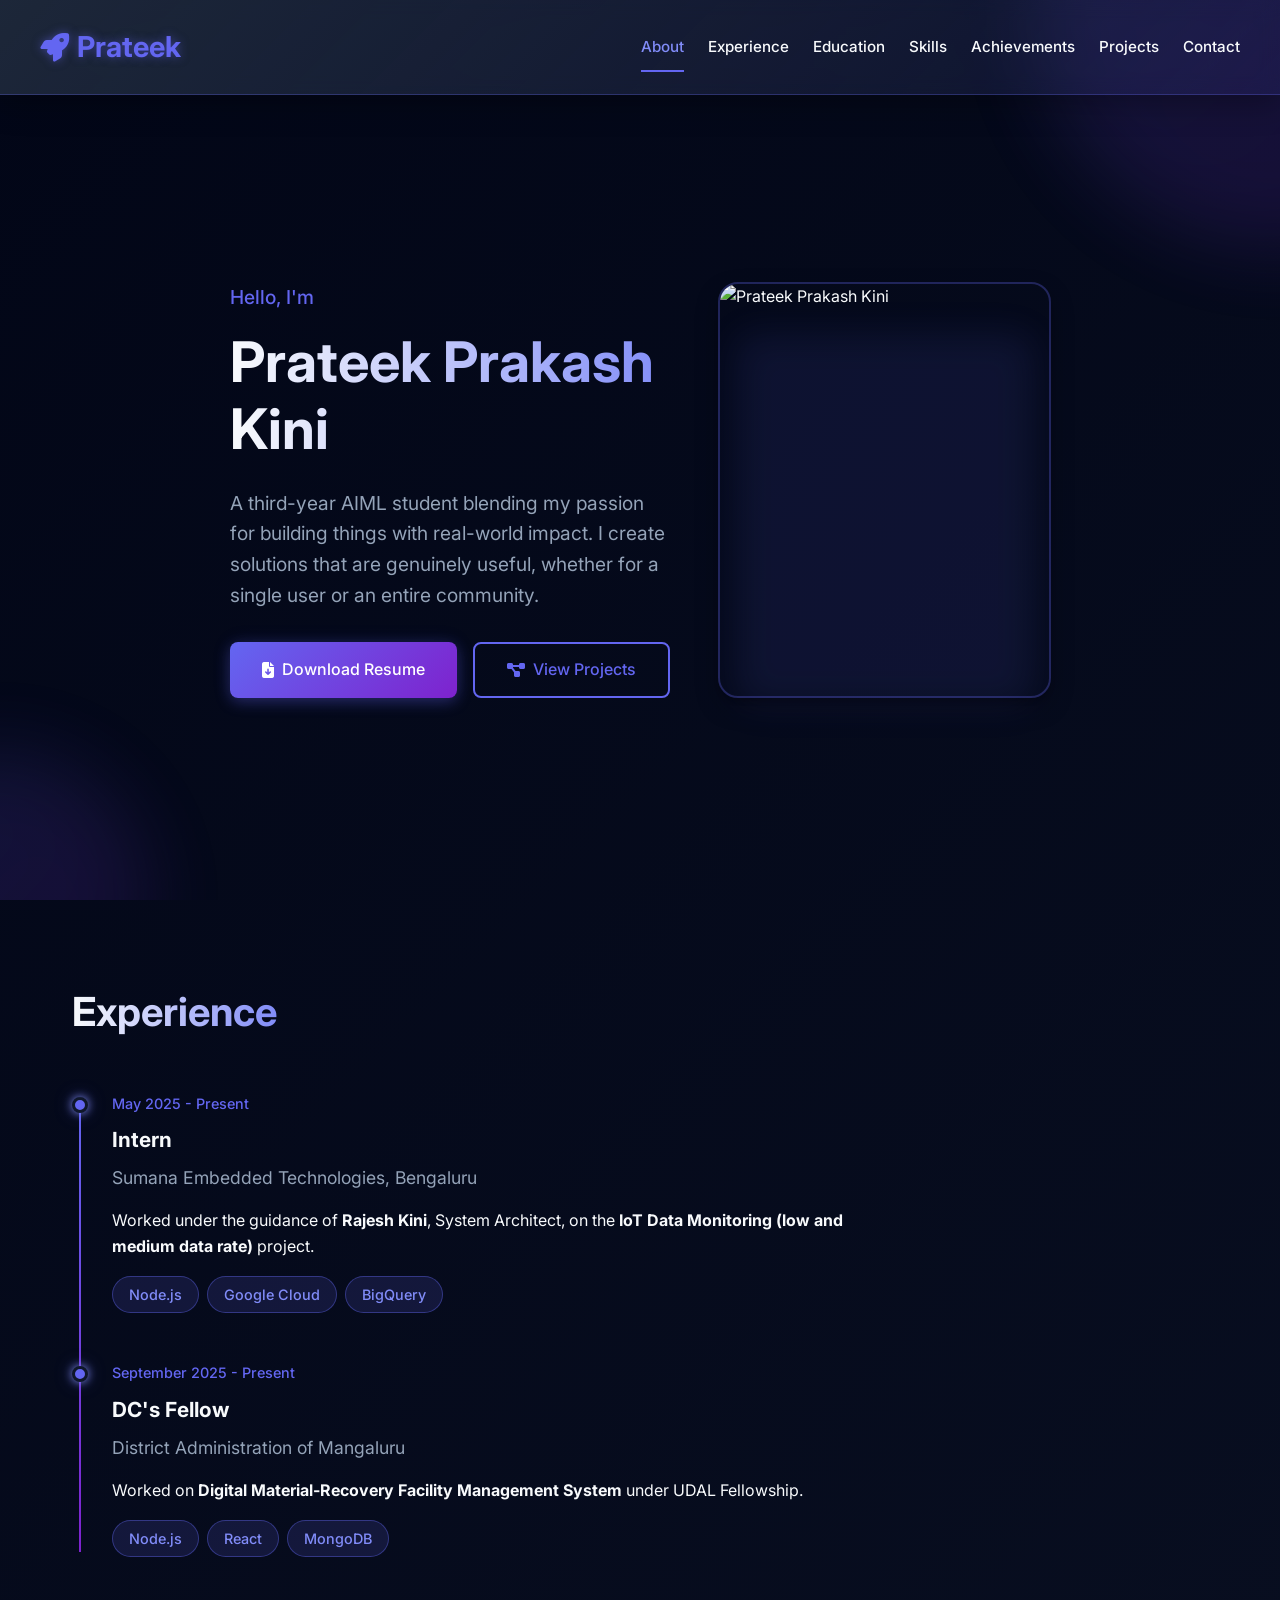
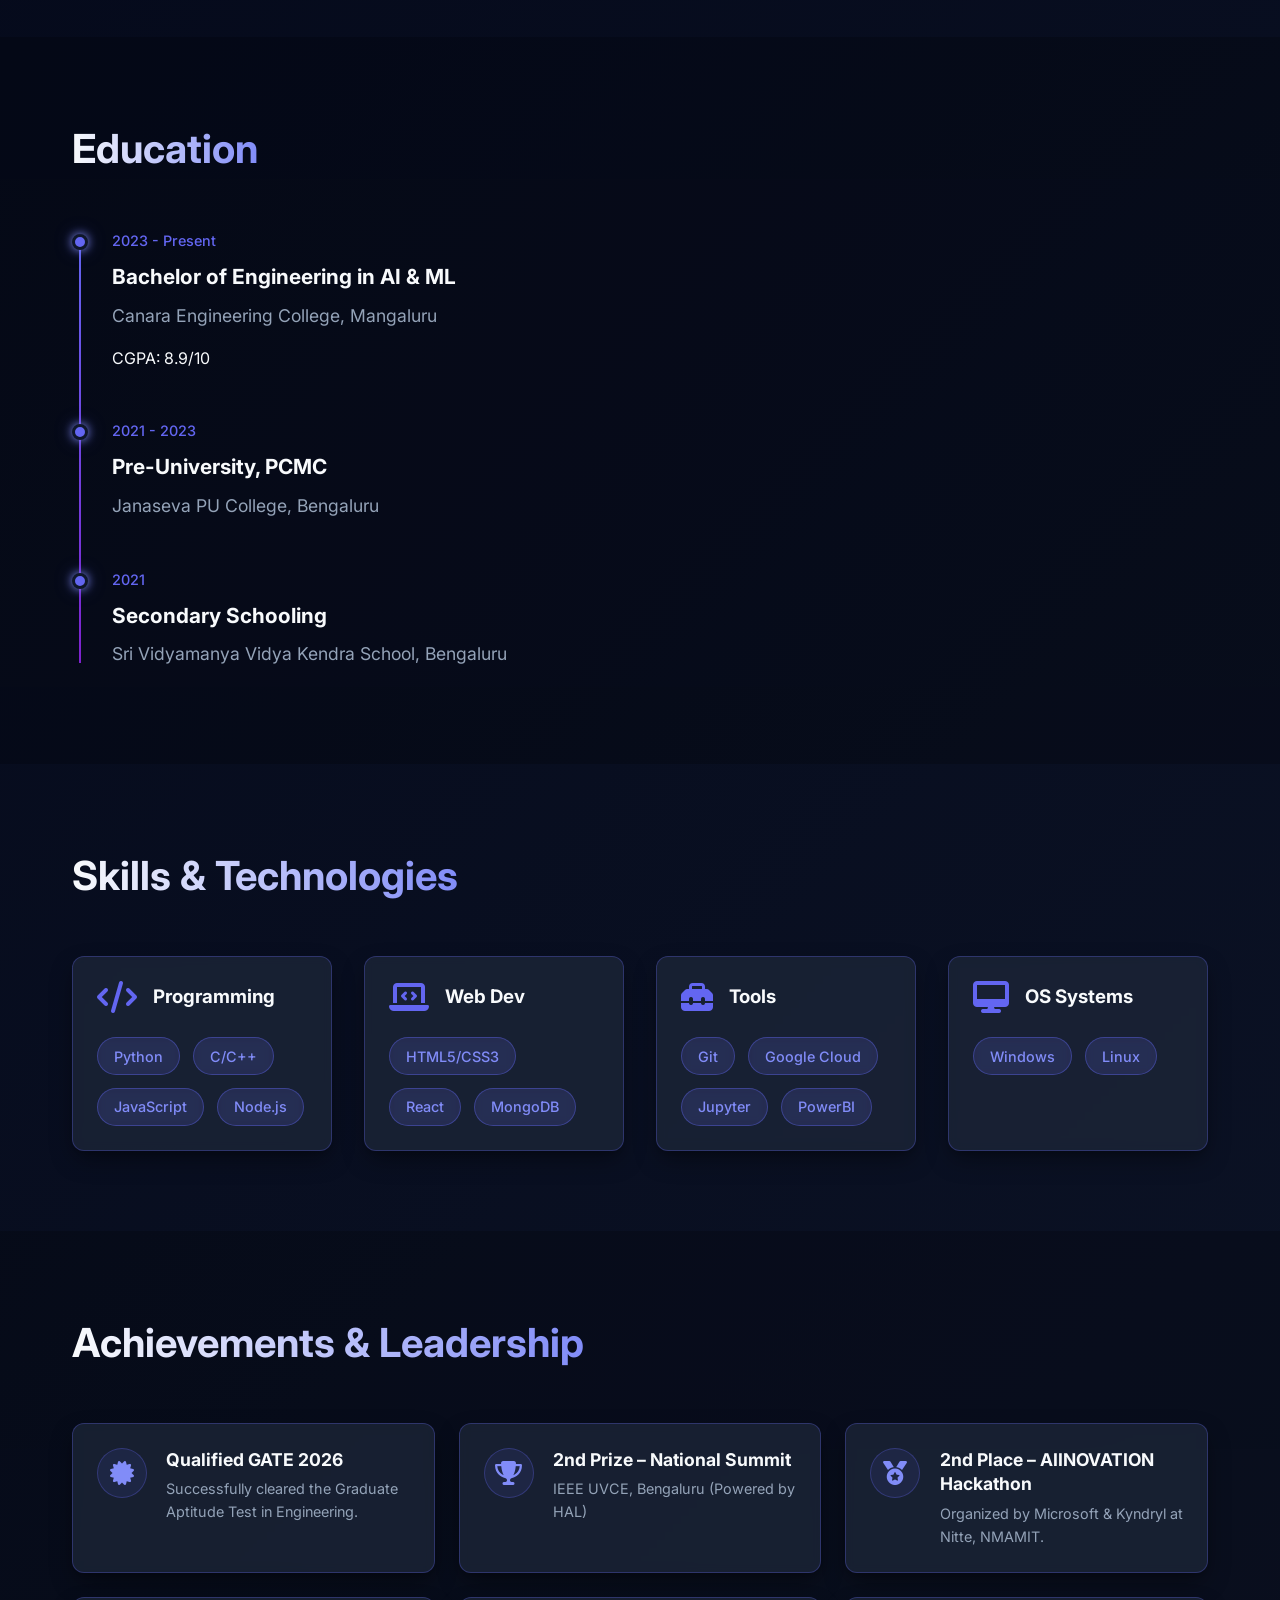
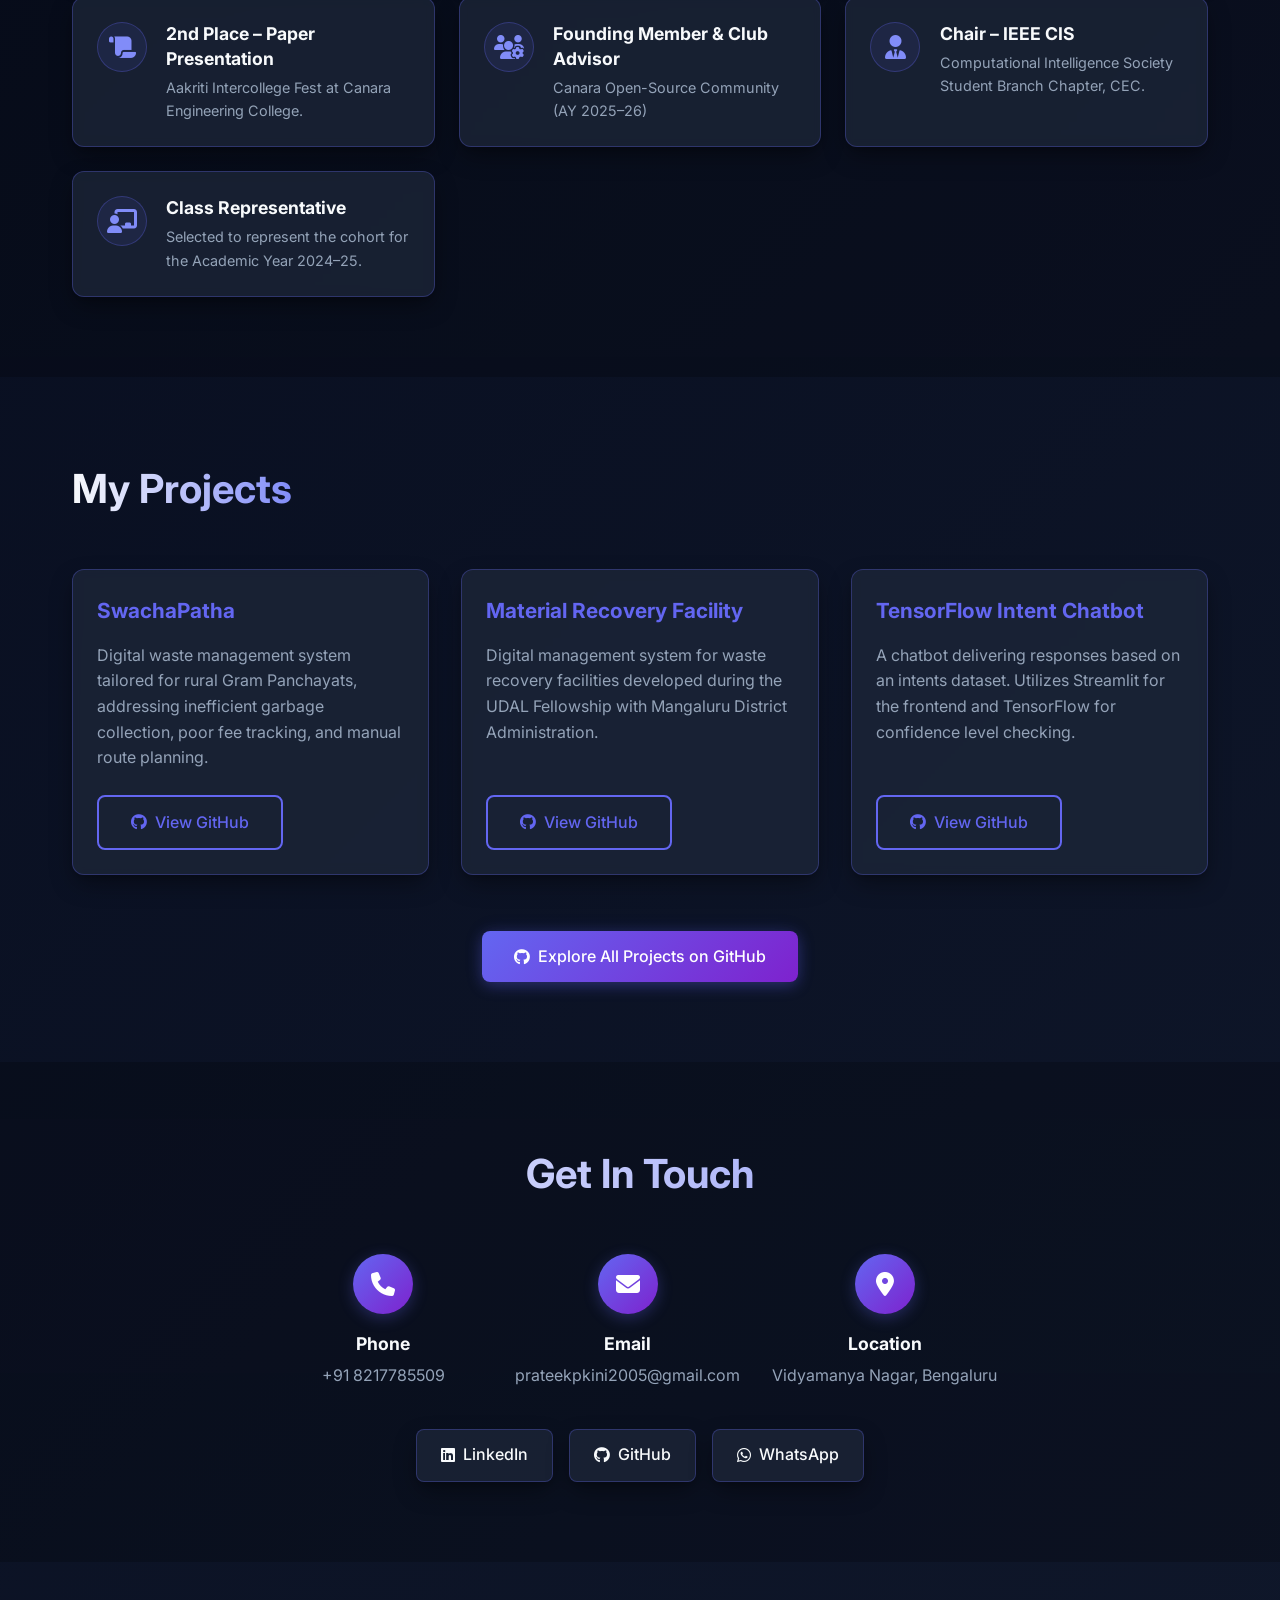
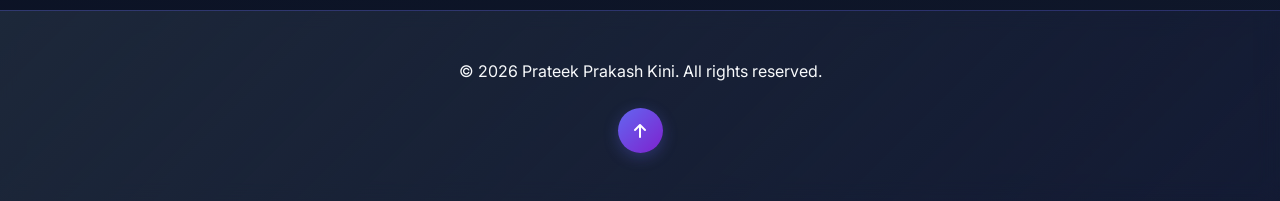
==== commit b4932e2f: "Fixed the Profile Photo Alignment and added Achievements" ====
--- a/index.html
+++ b/index.html
@@ -8,17 +8,12 @@
     <title>Prateek Prakash Kini | AI/ML Developer</title>
     <link rel="icon" type="image/x-icon" href="./images/rocket1.webp">
 
-    <!-- Google Fonts -->
     <link rel="preconnect" href="https://fonts.googleapis.com">
     <link rel="preconnect" href="https://fonts.gstatic.com" crossorigin>
-    <link
-        href="https://fonts.googleapis.com/css2?family=Inter:wght@300;400;500;600;700&family=JetBrains+Mono:wght@300;400&display=swap"
-        rel="stylesheet">
-
-    <!-- Font Awesome -->
+    <link href="https://fonts.googleapis.com/css2?family=Inter:wght@300;400;500;600;700&family=JetBrains+Mono:wght@300;400&display=swap" rel="stylesheet">
+
     <link rel="stylesheet" href="https://cdnjs.cloudflare.com/ajax/libs/font-awesome/6.4.0/css/all.min.css">
 
-    <!-- Three.js -->
     <script src="https://cdnjs.cloudflare.com/ajax/libs/three.js/r128/three.min.js"></script>
 
     <style>
@@ -107,7 +102,7 @@
 
         .nav-links {
             display: flex;
-            gap: 2rem;
+            gap: 1.5rem;
             position: relative;
         }
 
@@ -118,6 +113,7 @@
             transition: var(--transition);
             position: relative;
             padding: 0.5rem 0;
+            font-size: 0.95rem;
         }
 
         .nav-links a:hover {
@@ -135,20 +131,14 @@
             transition: var(--transition);
         }
 
-        .nav-links a:hover::after {
+        .nav-links a:hover::after, .nav-links a.active::after {
             width: 100%;
         }
 
-        /* Active navigation link */
         .nav-links a.active {
             color: var(--primary-glow);
         }
 
-        .nav-links a.active::after {
-            width: 100%;
-        }
-
-        /* Animated underline for active section */
         .nav-indicator {
             position: absolute;
             bottom: -5px;
@@ -164,12 +154,16 @@
             padding: 10rem 0 5rem;
             display: flex;
             align-items: center;
+            justify-content: space-between; /* Ensures even spacing */
             gap: 4rem;
             min-height: 100vh;
         }
 
         .hero-content {
             flex: 1;
+            display: flex;
+            flex-direction: column;
+            justify-content: center;
         }
 
         .hero-image {
@@ -178,10 +172,13 @@
             justify-content: center;
             align-items: center;
             position: relative;
-        }
-
+            max-width: 450px; /* Constrain the container width */
+        }
+
+        /* UPDATED IMAGE STYLING */
         .hero-image img {
             width: 100%;
+            height: auto;
             max-width: 400px;
             border-radius: 20px;
             box-shadow: var(--card-shadow);
@@ -190,7 +187,8 @@
             position: relative;
             z-index: 3;
             object-fit: cover;
-            aspect-ratio: 1/1;
+            object-position: top center; /* Ensures the face stays in view if cropped */
+            aspect-ratio: 4/5; /* Slightly taller aspect ratio often works better for portraits than 1/1 */
         }
 
         .hero-image img:hover {
@@ -236,6 +234,11 @@
             margin-bottom: 2rem;
             max-width: 600px;
         }
+        
+        .hero-buttons {
+            display: flex;
+            gap: 1rem;
+        }
 
         .btn {
             display: inline-flex;
@@ -253,6 +256,7 @@
             box-shadow: 0 4px 15px rgba(99, 102, 241, 0.3), 0 0 20px rgba(99, 102, 241, 0.1);
             position: relative;
             overflow: hidden;
+            white-space: nowrap; /* Prevents button text from breaking on small screens */
         }
 
         .btn::before {
@@ -386,15 +390,6 @@
             color: var(--light);
         }
 
-        .timeline-content ul {
-            padding-left: 1.5rem;
-            margin-top: 0.5rem;
-        }
-
-        .timeline-content li {
-            margin-bottom: 0.5rem;
-        }
-
         .skills-tags {
             display: flex;
             flex-wrap: wrap;
@@ -422,7 +417,7 @@
             transform: translateY(-2px);
         }
 
-        /* Skills Section */
+        /* Skills Grid */
         .skills-grid {
             display: grid;
             grid-template-columns: repeat(auto-fill, minmax(250px, 1fr));
@@ -441,25 +436,9 @@
             overflow: hidden;
         }
 
-        .skill-category::before {
-            content: '';
-            position: absolute;
-            top: 0;
-            left: -100%;
-            width: 100%;
-            height: 100%;
-            background: linear-gradient(90deg, transparent, rgba(99, 102, 241, 0.1), transparent);
-            transition: 0.5s;
-            z-index: 1;
-        }
-
-        .skill-category:hover::before {
-            left: 100%;
-        }
-
         .skill-category:hover {
             transform: translateY(-8px);
-            box-shadow: 0 20px 40px rgba(99, 102, 241, 0.2), 0 0 40px rgba(99, 102, 241, 0.1);
+            box-shadow: 0 20px 40px rgba(99, 102, 241, 0.2);
             border-color: rgba(99, 102, 241, 0.5);
         }
 
@@ -479,6 +458,57 @@
             display: flex;
             flex-wrap: wrap;
             gap: 0.8rem;
+        }
+
+        /* Achievements Section */
+        .achievements-grid {
+            display: grid;
+            grid-template-columns: repeat(auto-fill, minmax(320px, 1fr));
+            gap: 1.5rem;
+        }
+
+        .achievement-card {
+            background: rgba(30, 41, 59, 0.7);
+            border-radius: 12px;
+            padding: 1.5rem;
+            display: flex;
+            align-items: flex-start;
+            gap: 1.2rem;
+            box-shadow: var(--card-shadow);
+            border: 1px solid var(--card-border);
+            backdrop-filter: blur(5px);
+            transition: var(--transition);
+        }
+
+        .achievement-card:hover {
+            transform: translateY(-5px);
+            border-color: rgba(99, 102, 241, 0.6);
+            box-shadow: 0 15px 35px rgba(99, 102, 241, 0.2);
+        }
+
+        .achievement-icon {
+            font-size: 1.5rem;
+            color: var(--primary-glow);
+            background: rgba(99, 102, 241, 0.1);
+            min-width: 50px;
+            height: 50px;
+            border-radius: 50%;
+            display: flex;
+            align-items: center;
+            justify-content: center;
+            border: 1px solid rgba(99, 102, 241, 0.3);
+        }
+
+        .achievement-content h3 {
+            font-size: 1.1rem;
+            color: var(--light);
+            margin-bottom: 0.3rem;
+            line-height: 1.4;
+        }
+
+        .achievement-content p {
+            font-size: 0.9rem;
+            color: var(--gray);
         }
 
         /* Projects Section */
@@ -519,12 +549,15 @@
 
         .project-card:hover {
             transform: translateY(-10px);
-            box-shadow: 0 25px 45px rgba(99, 102, 241, 0.25), 0 0 50px rgba(99, 102, 241, 0.1);
+            box-shadow: 0 25px 45px rgba(99, 102, 241, 0.25);
             border-color: rgba(99, 102, 241, 0.5);
         }
 
         .project-content {
             padding: 1.5rem;
+            display: flex;
+            flex-direction: column;
+            height: 100%;
         }
 
         .project-title {
@@ -536,52 +569,62 @@
         .project-description {
             color: var(--gray);
             margin-bottom: 1.5rem;
+            flex-grow: 1;
         }
 
         /* Contact Section */
+        .contact-wrapper {
+            display: flex;
+            flex-direction: column;
+            align-items: center;
+            text-align: center;
+            max-width: 800px;
+            margin: 0 auto;
+        }
+
         .contact-grid {
-            display: grid;
-            grid-template-columns: repeat(auto-fit, minmax(300px, 1fr));
+            display: flex;
+            flex-wrap: wrap;
+            justify-content: center;
             gap: 2rem;
-        }
-
-        .contact-info {
+            margin-bottom: 2.5rem;
+            width: 100%;
+        }
+
+        .contact-item {
             display: flex;
             flex-direction: column;
-            gap: 1.5rem;
-        }
-
-        .contact-item {
-            display: flex;
             align-items: center;
             gap: 1rem;
+            min-width: 200px;
         }
 
         .contact-icon {
-            width: 50px;
-            height: 50px;
+            width: 60px;
+            height: 60px;
             background: linear-gradient(135deg, var(--primary) 0%, var(--secondary) 100%);
             color: white;
             border-radius: 50%;
             display: flex;
             align-items: center;
             justify-content: center;
-            font-size: 1.2rem;
+            font-size: 1.5rem;
             box-shadow: 0 4px 15px rgba(99, 102, 241, 0.3);
             transition: var(--transition);
         }
 
         .contact-item:hover .contact-icon {
-            transform: scale(1.15) rotate(5deg);
+            transform: scale(1.1) rotate(5deg);
             box-shadow: 0 8px 25px rgba(99, 102, 241, 0.5);
         }
 
         .contact-details h4 {
             margin-bottom: 0.3rem;
-        }
-
-        .contact-details a {
-            color: var(--light);
+            font-size: 1.1rem;
+        }
+
+        .contact-details a, .contact-details p {
+            color: var(--gray);
             text-decoration: none;
             transition: var(--transition);
         }
@@ -594,7 +637,7 @@
         .social-links {
             display: flex;
             gap: 1rem;
-            margin-top: 2rem;
+            justify-content: center;
             flex-wrap: wrap;
         }
 
@@ -616,52 +659,21 @@
             overflow: hidden;
         }
 
-        .social-btn::after {
-            content: '';
-            position: absolute;
-            top: 50%;
-            left: 50%;
-            width: 0;
-            height: 0;
-            border-radius: 50%;
-            background: rgba(255, 255, 255, 0.1);
-            transform: translate(-50%, -50%);
-            transition: width 0.6s, height 0.6s;
-            z-index: -1;
-        }
-
-        .social-btn:hover::after {
-            width: 300px;
-            height: 300px;
-        }
-
         .social-btn:hover {
             transform: translateY(-4px);
             box-shadow: 0 12px 25px -3px rgba(0, 0, 0, 0.3);
-            letter-spacing: 0.3px;
-        }
-
-        #linkedin:hover {
-            background: #0A66C2;
-            color: white;
-        }
-
-        #github:hover {
-            background: #333;
-            color: white;
-        }
-
-        #whatsapp:hover {
-            background: #25D366;
-            color: white;
-        }
+        }
+
+        #linkedin:hover { background: #0A66C2; border-color: #0A66C2; color: white; }
+        #github:hover { background: #333; border-color: #555; color: white; }
+        #whatsapp:hover { background: #25D366; border-color: #25D366; color: white; }
 
         /* Footer */
         footer {
             background: linear-gradient(135deg, rgba(30, 41, 59, 0.95) 0%, rgba(99, 102, 241, 0.05) 100%);
             padding: 3rem 0;
             text-align: center;
-            margin-top: 5rem;
+            margin-top: 3rem;
             backdrop-filter: blur(10px);
             border-top: 1px solid var(--card-border);
         }
@@ -677,31 +689,14 @@
             display: inline-flex;
             align-items: center;
             justify-content: center;
-            width: 40px;
-            height: 40px;
+            width: 45px;
+            height: 45px;
             background: linear-gradient(135deg, var(--primary) 0%, var(--secondary) 100%);
             color: white;
             border-radius: 50%;
             text-decoration: none;
             transition: var(--transition);
             box-shadow: 0 4px 15px rgba(99, 102, 241, 0.3);
-            position: relative;
-            overflow: hidden;
-        }
-
-        .back-to-top::before {
-            content: '';
-            position: absolute;
-            top: 0;
-            left: -100%;
-            width: 100%;
-            height: 100%;
-            background: rgba(255, 255, 255, 0.1);
-            transition: 0.5s;
-        }
-
-        .back-to-top:hover::before {
-            left: 100%;
         }
 
         .back-to-top:hover {
@@ -718,199 +713,103 @@
             left: 0;
             z-index: 1;
             overflow: hidden;
+            pointer-events: none;
         }
 
         .shape {
             position: absolute;
-            opacity: 0.2;
+            opacity: 0.15;
             background: linear-gradient(135deg, var(--primary) 0%, var(--secondary) 100%);
             border-radius: 50%;
             filter: blur(40px);
         }
 
-        .shape-1 {
-            width: 500px;
-            height: 500px;
-            top: -250px;
-            right: -250px;
-        }
-
-        .shape-2 {
-            width: 300px;
-            height: 300px;
-            bottom: -150px;
-            left: -150px;
-        }
-
-        /* Responsive Design */
+        .shape-1 { width: 500px; height: 500px; top: -250px; right: -250px; }
+        .shape-2 { width: 300px; height: 300px; bottom: -150px; left: -150px; }
+
+        /* RESPONSIVE DESIGN UPDATES */
         @media (max-width: 992px) {
-            .hero {
-                flex-direction: column-reverse;
-                text-align: center;
-                gap: 2rem;
+            .hero { 
+                flex-direction: column-reverse; /* Puts text above image on medium screens */
+                text-align: center; 
+                gap: 3rem; 
+                padding-top: 8rem;
             }
-
-            h1 {
-                font-size: 2.8rem;
+            .hero-content {
+                align-items: center;
             }
-
-            .section-title {
-                font-size: 2rem;
+            h1 { font-size: 3rem; }
+            .hero-about { margin: 0 auto 2rem; }
+            .hero-buttons { justify-content: center; }
+        }
+
+        @media (max-width: 768px) {
+            .nav-container { flex-direction: column; gap: 1rem; }
+            .nav-links { gap: 1rem; flex-wrap: wrap; justify-content: center; }
+            .nav-indicator { display: none; }
+            
+            h1 { font-size: 2.5rem; }
+            
+            .hero-image img {
+                max-width: 300px; /* Smaller image on mobile */
             }
-        }
-
-        @media (max-width: 768px) {
-            .nav-container {
-                flex-direction: column;
-                gap: 1rem;
+            
+            .hero-buttons { 
+                flex-direction: column; /* Stack buttons on smaller screens */
+                width: 100%;
+                max-width: 300px;
             }
-
-            .nav-links {
-                gap: 1.5rem;
-                flex-wrap: wrap;
+            
+            .btn {
+                width: 100%;
                 justify-content: center;
             }
 
-            h1 {
-                font-size: 2.3rem;
+            .projects-grid, .achievements-grid { grid-template-columns: 1fr; }
+            
+            .timeline::before {
+                left: 0;
             }
-
-            .hero-about {
-                font-size: 1.1rem;
+            .timeline-item {
+                padding-left: 2rem;
             }
-
-            .projects-grid {
-                grid-template-columns: 1fr;
+            .timeline-dot {
+                left: -7px;
+                width: 14px;
+                height: 14px;
             }
-
-            .nav-indicator {
-                display: none;
+        }
+        
+        @media (max-width: 480px) {
+            h1 { font-size: 2rem; }
+            .hero-image img {
+                max-width: 250px;
             }
         }
 
-        @media (max-width: 576px) {
-            .container {
-                padding: 0 1rem;
-            }
-
-            h1 {
-                font-size: 2rem;
-            }
-
-            .section-title {
-                font-size: 1.8rem;
-            }
-
-            .btn {
-                padding: 0.7rem 1.5rem;
-            }
-
-            .social-links {
-                justify-content: center;
-            }
-
-            .social-btn {
-                padding: 0.6rem 1rem;
-            }
-        }
-
-        /* Animation */
-        @keyframes fadeIn {
-            from {
-                opacity: 0;
-                transform: translateY(20px);
-            }
-
-            to {
-                opacity: 1;
-                transform: translateY(0);
-            }
-        }
-
-        .fade-in {
-            animation: fadeIn 1s ease forwards;
-        }
-
-        .delay-1 {
-            animation-delay: 0.2s;
-        }
-
-        .delay-2 {
-            animation-delay: 0.4s;
-        }
-
-        .delay-3 {
-            animation-delay: 0.6s;
-        }
-
-        /* Pulse animation for CTA */
-        @keyframes pulse {
-            0% {
-                transform: scale(1);
-                box-shadow: 0 4px 15px rgba(99, 102, 241, 0.3);
-            }
-
-            50% {
-                transform: scale(1.05);
-                box-shadow: 0 8px 25px rgba(99, 102, 241, 0.5);
-            }
-
-            100% {
-                transform: scale(1);
-                box-shadow: 0 4px 15px rgba(99, 102, 241, 0.3);
-            }
-        }
-
-        .pulse {
-            animation: pulse 2s infinite;
-        }
-
-        /* Glow animation */
-        @keyframes glow {
-            0%, 100% {
-                box-shadow: 0 0 20px rgba(99, 102, 241, 0.3);
-            }
-            50% {
-                box-shadow: 0 0 40px rgba(99, 102, 241, 0.6);
-            }
-        }
-
-        .glow {
-            animation: glow 3s ease-in-out infinite;
-        }
-
-        /* Float animation */
-        @keyframes float {
-            0%, 100% {
-                transform: translateY(0px);
-            }
-            50% {
-                transform: translateY(-10px);
-            }
-        }
-
-        .float {
-            animation: float 3s ease-in-out infinite;
-        }
+        /* Animations */
+        @keyframes fadeIn { from { opacity: 0; transform: translateY(20px); } to { opacity: 1; transform: translateY(0); } }
+        .fade-in { animation: fadeIn 1s ease forwards; opacity: 0; }
+        .delay-1 { animation-delay: 0.2s; }
+        .delay-2 { animation-delay: 0.4s; }
+        .delay-3 { animation-delay: 0.6s; }
+        @keyframes pulse { 0% { transform: scale(1); box-shadow: 0 4px 15px rgba(99, 102, 241, 0.3); } 50% { transform: scale(1.03); box-shadow: 0 8px 25px rgba(99, 102, 241, 0.5); } 100% { transform: scale(1); box-shadow: 0 4px 15px rgba(99, 102, 241, 0.3); } }
+        .pulse { animation: pulse 2.5s infinite; }
     </style>
 </head>
 
 <body>
-    <!-- 3D Background -->
     <div id="particles-3d"></div>
 
-    <!-- Floating Shapes -->
     <div class="floating-shapes">
         <div class="shape shape-1"></div>
         <div class="shape shape-2"></div>
     </div>
 
-    <!-- Header -->
     <header>
         <div class="container nav-container">
             <div class="logo">
-                <i class="fa-solid fa-rocket"></i>
-                Prateek
+                <i class="fa-solid fa-rocket"></i> Prateek
             </div>
             <nav class="nav-links">
                 <div class="nav-indicator"></div>
@@ -918,19 +817,17 @@
                 <a href="#experience">Experience</a>
                 <a href="#education">Education</a>
                 <a href="#skills">Skills</a>
+                <a href="#achievements">Achievements</a>
                 <a href="#projects">Projects</a>
                 <a href="#contact">Contact</a>
             </nav>
         </div>
     </header>
 
-    <!-- Hero Section -->
     <section class="hero" id="about">
-        <div class="container hero-container">
-            <div class="hero-content fade-in">
-                <span class="greeting">
-                    Hello, I'm
-                </span>
+        <div class="container hero-container" style="display: flex; flex-wrap: wrap-reverse; align-items: center; justify-content: center; gap: 3rem;">
+            <div class="hero-content fade-in" style="flex: 1 1 400px; text-align: left;">
+                <span class="greeting">Hello, I'm</span>
                 <h1>Prateek Prakash Kini</h1>
                 <p class="hero-about">
                     A third-year AIML student blending my passion for building things with real-world impact.
@@ -945,17 +842,15 @@
                     </a>
                 </div>
             </div>
-            <div class="hero-image fade-in delay-1">
+            <div class="hero-image fade-in delay-1" style="flex: 1 1 300px; display: flex; justify-content: center;">
                 <img src="./images/dp.jpg" alt="Prateek Prakash Kini">
             </div>
         </div>
     </section>
 
-    <!-- Experience Section -->
     <section id="experience">
         <div class="container">
             <h2 class="section-title fade-in">Experience</h2>
-
             <div class="timeline">
                 <div class="timeline-item fade-in">
                     <div class="timeline-dot"></div>
@@ -963,9 +858,7 @@
                     <h3 class="timeline-title">Intern</h3>
                     <div class="timeline-subtitle">Sumana Embedded Technologies, Bengaluru</div>
                     <div class="timeline-content">
-                        <p>Worked under the guidance of <strong>Rajesh Kini</strong>, System Architect, on the
-                            <strong>IoT Data Monitoring (low and medium data rate)</strong> project.
-                        </p>
+                        <p>Worked under the guidance of <strong>Rajesh Kini</strong>, System Architect, on the <strong>IoT Data Monitoring (low and medium data rate)</strong> project.</p>
                         <div class="skills-tags">
                             <span class="skill-tag">Node.js</span>
                             <span class="skill-tag">Google Cloud</span>
@@ -980,8 +873,7 @@
                     <h3 class="timeline-title">DC's Fellow</h3>
                     <div class="timeline-subtitle">District Administration of Mangaluru</div>
                     <div class="timeline-content">
-                        <p>Worked on <strong>Digital Material-Recovery Facility Management System</strong> under UDAL
-                            (Urban and District Advancement by Localising Innovation) Fellowship.</p>
+                        <p>Worked on <strong>Digital Material-Recovery Facility Management System</strong> under UDAL Fellowship.</p>
                         <div class="skills-tags">
                             <span class="skill-tag">Node.js</span>
                             <span class="skill-tag">React</span>
@@ -993,29 +885,23 @@
         </div>
     </section>
 
-    <!-- Education Section -->
     <section id="education" style="background: rgba(0, 0, 0, 0.2);">
         <div class="container">
             <h2 class="section-title fade-in">Education</h2>
-
             <div class="timeline">
                 <div class="timeline-item fade-in">
                     <div class="timeline-dot"></div>
                     <div class="timeline-date">2023 - Present</div>
                     <h3 class="timeline-title">Bachelor of Engineering in AI & ML</h3>
                     <div class="timeline-subtitle">Canara Engineering College, Mangaluru</div>
-                    <div class="timeline-content">
-                        <p>CGPA: 8.9/10</p>
-                    </div>
-                </div>
-
+                    <div class="timeline-content"><p>CGPA: 8.9/10</p></div>
+                </div>
                 <div class="timeline-item fade-in delay-1">
                     <div class="timeline-dot"></div>
                     <div class="timeline-date">2021 - 2023</div>
                     <h3 class="timeline-title">Pre-University, PCMC</h3>
                     <div class="timeline-subtitle">Janaseva PU College, Bengaluru</div>
                 </div>
-
                 <div class="timeline-item fade-in delay-2">
                     <div class="timeline-dot"></div>
                     <div class="timeline-date">2021</div>
@@ -1023,22 +909,12 @@
                     <div class="timeline-subtitle">Sri Vidyamanya Vidya Kendra School, Bengaluru</div>
                 </div>
             </div>
-
-            <!-- Commented out Certificates section
-            <div style="text-align: center; margin-top: 3rem;">
-                <a href="certificates.html" class="btn">
-                    <i class="fa-solid fa-file"></i> View Certificates
-                </a>
-            </div>
-            -->
         </div>
     </section>
 
-    <!-- Skills Section -->
     <section id="skills">
         <div class="container">
             <h2 class="section-title fade-in">Skills & Technologies</h2>
-
             <div class="skills-grid">
                 <div class="skill-category fade-in">
                     <div class="skill-header">
@@ -1052,39 +928,33 @@
                         <span class="skill-tag">Node.js</span>
                     </div>
                 </div>
-
                 <div class="skill-category fade-in delay-1">
                     <div class="skill-header">
                         <i class="fa-solid fa-laptop-code skill-icon"></i>
-                        <h3>Web Development</h3>
+                        <h3>Web Dev</h3>
                     </div>
                     <div class="skill-items">
-                        <span class="skill-tag">HTML5</span>
-                        <span class="skill-tag">CSS3</span>
+                        <span class="skill-tag">HTML5/CSS3</span>
                         <span class="skill-tag">React</span>
                         <span class="skill-tag">MongoDB</span>
                     </div>
                 </div>
-
                 <div class="skill-category fade-in delay-2">
                     <div class="skill-header">
                         <i class="fa-solid fa-toolbox skill-icon"></i>
-                        <h3>Tools & Platforms</h3>
+                        <h3>Tools</h3>
                     </div>
                     <div class="skill-items">
                         <span class="skill-tag">Git</span>
                         <span class="skill-tag">Google Cloud</span>
-                        <span class="skill-tag">VS Code</span>
                         <span class="skill-tag">Jupyter</span>
                         <span class="skill-tag">PowerBI</span>
-                        <span class="skill-tag">Tableau</span>
-                    </div>
-                </div>
-
+                    </div>
+                </div>
                 <div class="skill-category fade-in delay-3">
                     <div class="skill-header">
                         <i class="fa-solid fa-desktop skill-icon"></i>
-                        <h3>Operating Systems</h3>
+                        <h3>OS Systems</h3>
                     </div>
                     <div class="skill-items">
                         <span class="skill-tag">Windows</span>
@@ -1095,63 +965,141 @@
         </div>
     </section>
 
-    <!-- Projects Section -->
-    <section id="projects" style="background: rgba(0, 0, 0, 0.2);">
+    <section id="achievements" style="background: rgba(0, 0, 0, 0.2);">
+        <div class="container">
+            <h2 class="section-title fade-in">Achievements & Leadership</h2>
+            
+            <div class="achievements-grid">
+                <div class="achievement-card fade-in">
+                    <div class="achievement-icon">
+                        <i class="fa-solid fa-certificate"></i>
+                    </div>
+                    <div class="achievement-content">
+                        <h3>Qualified GATE 2026</h3>
+                        <p>Successfully cleared the Graduate Aptitude Test in Engineering.</p>
+                    </div>
+                </div>
+
+                <div class="achievement-card fade-in delay-1">
+                    <div class="achievement-icon">
+                        <i class="fa-solid fa-trophy"></i>
+                    </div>
+                    <div class="achievement-content">
+                        <h3>2nd Prize – National Summit</h3>
+                        <p>IEEE UVCE, Bengaluru (Powered by HAL)</p>
+                    </div>
+                </div>
+
+                <div class="achievement-card fade-in delay-2">
+                    <div class="achievement-icon">
+                        <i class="fa-solid fa-medal"></i>
+                    </div>
+                    <div class="achievement-content">
+                        <h3>2nd Place – AIINOVATION Hackathon</h3>
+                        <p>Organized by Microsoft & Kyndryl at Nitte, NMAMIT.</p>
+                    </div>
+                </div>
+
+                <div class="achievement-card fade-in">
+                    <div class="achievement-icon">
+                        <i class="fa-solid fa-scroll"></i>
+                    </div>
+                    <div class="achievement-content">
+                        <h3>2nd Place – Paper Presentation</h3>
+                        <p>Aakriti Intercollege Fest at Canara Engineering College.</p>
+                    </div>
+                </div>
+
+                <div class="achievement-card fade-in delay-1">
+                    <div class="achievement-icon">
+                        <i class="fa-solid fa-users-gear"></i>
+                    </div>
+                    <div class="achievement-content">
+                        <h3>Founding Member & Club Advisor</h3>
+                        <p>Canara Open-Source Community (AY 2025–26)</p>
+                    </div>
+                </div>
+
+                <div class="achievement-card fade-in delay-2">
+                    <div class="achievement-icon">
+                        <i class="fa-solid fa-user-tie"></i>
+                    </div>
+                    <div class="achievement-content">
+                        <h3>Chair – IEEE CIS</h3>
+                        <p>Computational Intelligence Society Student Branch Chapter, CEC.</p>
+                    </div>
+                </div>
+
+                <div class="achievement-card fade-in">
+                    <div class="achievement-icon">
+                        <i class="fa-solid fa-chalkboard-user"></i>
+                    </div>
+                    <div class="achievement-content">
+                        <h3>Class Representative</h3>
+                        <p>Selected to represent the cohort for the Academic Year 2024–25.</p>
+                    </div>
+                </div>
+            </div>
+        </div>
+    </section>
+
+    <section id="projects">
         <div class="container">
             <h2 class="section-title fade-in">My Projects</h2>
-
             <div class="projects-grid">
                 <div class="project-card fade-in">
                     <div class="project-content">
                         <h3 class="project-title">SwachaPatha</h3>
-                        <p class="project-description">SwachaPatha is a digital waste management system tailored for rural Gram Panchayats, addressing key challenges such as inefficient garbage collection, poor fee tracking, and manual route planning. </p>
-                        <a href="https://github.com/Prateekpkini/SwachaPatha" class="btn btn-outline">
-                            <i class="fa-brands fa-github"></i> View on GitHub
-                        </a>
+                        <p class="project-description">Digital waste management system tailored for rural Gram Panchayats, addressing inefficient garbage collection, poor fee tracking, and manual route planning.</p>
+                        <div style="margin-top: auto;">
+                            <a href="https://github.com/Prateekpkini/SwachaPatha" class="btn btn-outline" target="_blank">
+                                <i class="fa-brands fa-github"></i> View GitHub
+                            </a>
+                        </div>
                     </div>
                 </div>
 
                 <div class="project-card fade-in delay-1">
                     <div class="project-content">
-                        <h3 class="project-title">Material Recovery Facility Management</h3>
-                        <p class="project-description">Digital management system for waste recovery facilities developed
-                            during the UDAL Fellowship with Mangaluru District Administration.</p>
-                        <a href="https://github.com/Prateekpkini/Digital-MRFs" class="btn btn-outline">
-                            <i class="fa-brands fa-github"></i> View on GitHub
-                        </a>
+                        <h3 class="project-title">Material Recovery Facility</h3>
+                        <p class="project-description">Digital management system for waste recovery facilities developed during the UDAL Fellowship with Mangaluru District Administration.</p>
+                        <div style="margin-top: auto;">
+                            <a href="https://github.com/Prateekpkini/Digital-MRFs" class="btn btn-outline" target="_blank">
+                                <i class="fa-brands fa-github"></i> View GitHub
+                            </a>
+                        </div>
                     </div>
                 </div>
 
                 <div class="project-card fade-in delay-2">
                     <div class="project-content">
-                        <h3 class="project-title">Chatbot using intents and tensorflow</h3>
-                        <p class="project-description">This chatbot gives responses on intents dataset. Streamlit is used for frontend,and tensorflow is used to check confidence level</p>
-                        <a href="https://github.com/Prateekpkini/Chatbot_using_intents_and_tensorflow" class="btn btn-outline">
-                            <i class="fa-brands fa-github"></i> View on GitHub
-                        </a>
+                        <h3 class="project-title">TensorFlow Intent Chatbot</h3>
+                        <p class="project-description">A chatbot delivering responses based on an intents dataset. Utilizes Streamlit for the frontend and TensorFlow for confidence level checking.</p>
+                        <div style="margin-top: auto;">
+                            <a href="https://github.com/Prateekpkini/Chatbot_using_intents_and_tensorflow" class="btn btn-outline" target="_blank">
+                                <i class="fa-brands fa-github"></i> View GitHub
+                            </a>
+                        </div>
                     </div>
                 </div>
             </div>
-
-            <div style="text-align: center; margin-top: 3rem;">
-                <a href="https://github.com/Prateekpkini?tab=repositories" class="btn pulse">
+            
+            <div style="text-align: center; margin-top: 3.5rem;" class="fade-in delay-3">
+                <a href="https://github.com/Prateekpkini?tab=repositories" class="btn pulse" target="_blank">
                     <i class="fa-brands fa-github"></i> Explore All Projects on GitHub
                 </a>
             </div>
         </div>
     </section>
 
-    <!-- Contact Section -->
-    <section id="contact">
+    <section id="contact" style="background: rgba(0, 0, 0, 0.2);">
         <div class="container">
-            <h2 class="section-title fade-in">Get In Touch</h2>
-
-            <div class="contact-grid">
-                <div class="contact-info fade-in">
+            <h2 class="section-title fade-in" style="text-align: center; display: block;">Get In Touch</h2>
+            
+            <div class="contact-wrapper fade-in delay-1">
+                <div class="contact-grid">
                     <div class="contact-item">
-                        <div class="contact-icon">
-                            <i class="fa-solid fa-phone"></i>
-                        </div>
+                        <div class="contact-icon"><i class="fa-solid fa-phone"></i></div>
                         <div class="contact-details">
                             <h4>Phone</h4>
                             <a href="tel:+918217785509">+91 8217785509</a>
@@ -1159,9 +1107,7 @@
                     </div>
 
                     <div class="contact-item">
-                        <div class="contact-icon">
-                            <i class="fa-solid fa-envelope"></i>
-                        </div>
+                        <div class="contact-icon"><i class="fa-solid fa-envelope"></i></div>
                         <div class="contact-details">
                             <h4>Email</h4>
                             <a href="mailto:prateekpkini2005@gmail.com">prateekpkini2005@gmail.com</a>
@@ -1169,40 +1115,32 @@
                     </div>
 
                     <div class="contact-item">
-                        <div class="contact-icon">
-                            <i class="fa-solid fa-location-dot"></i>
-                        </div>
+                        <div class="contact-icon"><i class="fa-solid fa-location-dot"></i></div>
                         <div class="contact-details">
                             <h4>Location</h4>
-                            <p>No 7, 1st A Cross, Andrahalli Main Road,<br>Vidyamanya Nagar, Bengaluru 560091</p>
+                            <p>Vidyamanya Nagar, Bengaluru</p>
                         </div>
                     </div>
                 </div>
-            </div>
-
-            <div class="social-links">
-                <a href="https://www.linkedin.com/in/prateek-prakash-kini" class="social-btn" id="linkedin">
-                    <i class="fa-brands fa-linkedin"></i>
-                    <span>LinkedIn</span>
-                </a>
-
-                <a href="https://github.com/Prateekpkini" class="social-btn" id="github">
-                    <i class="fa-brands fa-github"></i>
-                    <span>GitHub</span>
-                </a>
-
-                <a href="https://wa.me/8217785509?text=Namaste🙏🏽" class="social-btn" id="whatsapp">
-                    <i class="fa-brands fa-whatsapp"></i>
-                    <span>WhatsApp</span>
-                </a>
+
+                <div class="social-links">
+                    <a href="https://www.linkedin.com/in/prateek-prakash-kini" class="social-btn" id="linkedin" target="_blank">
+                        <i class="fa-brands fa-linkedin"></i> LinkedIn
+                    </a>
+                    <a href="https://github.com/Prateekpkini" class="social-btn" id="github" target="_blank">
+                        <i class="fa-brands fa-github"></i> GitHub
+                    </a>
+                    <a href="https://wa.me/8217785509?text=Namaste🙏🏽" class="social-btn" id="whatsapp" target="_blank">
+                        <i class="fa-brands fa-whatsapp"></i> WhatsApp
+                    </a>
+                </div>
             </div>
         </div>
     </section>
 
-    <!-- Footer -->
     <footer>
         <div class="container footer-content">
-            <p>© 2025 Prateek Prakash Kini. All rights reserved.</p>
+            <p>© 2026 Prateek Prakash Kini. All rights reserved.</p>
             <a href="#" class="back-to-top">
                 <i class="fa-solid fa-arrow-up"></i>
             </a>
@@ -1218,10 +1156,8 @@
             renderer.setSize(window.innerWidth, window.innerHeight);
             document.getElementById('particles-3d').appendChild(renderer.domElement);
 
-            // Create particles
             const particlesGeometry = new THREE.BufferGeometry();
             const particlesCount = 5000;
-
             const posArray = new Float32Array(particlesCount * 3);
             const colorArray = new Float32Array(particlesCount * 3);
 
@@ -1233,106 +1169,43 @@
             particlesGeometry.setAttribute('position', new THREE.BufferAttribute(posArray, 3));
             particlesGeometry.setAttribute('color', new THREE.BufferAttribute(colorArray, 3));
 
-            // Material
             const particlesMaterial = new THREE.PointsMaterial({
-                size: 0.1,
-                vertexColors: true,
-                transparent: true,
-                opacity: 0.8
+                size: 0.1, vertexColors: true, transparent: true, opacity: 0.8
             });
 
             const particlesMesh = new THREE.Points(particlesGeometry, particlesMaterial);
             scene.add(particlesMesh);
-
             camera.position.z = 5;
 
-            // Animation
             function animate() {
                 requestAnimationFrame(animate);
-
                 particlesMesh.rotation.x += 0.0001;
                 particlesMesh.rotation.y += 0.0001;
-
                 renderer.render(scene, camera);
             }
-
             animate();
 
-            // Handle window resize
             window.addEventListener('resize', () => {
                 camera.aspect = window.innerWidth / window.innerHeight;
                 camera.updateProjectionMatrix();
                 renderer.setSize(window.innerWidth, window.innerHeight);
             });
         }
-
-        // Initialize 3D background
         init3DBackground();
 
-        // Navigation indicator and scroll functionality
+        // Navigation & Scroll
         document.addEventListener('DOMContentLoaded', function () {
             const sections = document.querySelectorAll('section');
             const navLinks = document.querySelectorAll('.nav-links a');
             const navIndicator = document.querySelector('.nav-indicator');
 
-            // Set initial active link
-            setActiveLink();
-
-            // Update active link on scroll
-            window.addEventListener('scroll', throttle(setActiveLink, 100));
-
-            // Smooth scrolling for navigation links
-            navLinks.forEach(link => {
-                link.addEventListener('click', function (e) {
-                    e.preventDefault();
-                    const targetId = this.getAttribute('href');
-                    const targetSection = document.querySelector(targetId);
-
-                    window.scrollTo({
-                        top: targetSection.offsetTop - 100,
-                        behavior: 'smooth'
-                    });
-                });
-            });
-
-            // Back to top button
-            const backToTopBtn = document.querySelector('.back-to-top');
-            backToTopBtn.addEventListener('click', function (e) {
-                e.preventDefault();
-                window.scrollTo({
-                    top: 0,
-                    behavior: 'smooth'
-                });
-            });
-
-            // Intersection Observer for fade-in animations
-            const fadeElems = document.querySelectorAll('.fade-in');
-
-            const fadeObserver = new IntersectionObserver((entries) => {
-                entries.forEach(entry => {
-                    if (entry.isIntersecting) {
-                        entry.target.style.opacity = 1;
-                        entry.target.style.transform = 'translateY(0)';
-                    }
-                });
-            }, { threshold: 0.1 });
-
-            fadeElems.forEach(elem => {
-                elem.style.opacity = 0;
-                elem.style.transform = 'translateY(20px)';
-                elem.style.transition = 'opacity 0.5s ease, transform 0.5s ease';
-                fadeObserver.observe(elem);
-            });
-
-            // Function to set active link based on scroll position
             function setActiveLink() {
                 let currentSection = '';
-                const scrollPosition = window.scrollY + 200;
+                const scrollPosition = window.scrollY + 250;
 
                 sections.forEach(section => {
                     const sectionTop = section.offsetTop;
                     const sectionHeight = section.offsetHeight;
-
                     if (scrollPosition >= sectionTop && scrollPosition < sectionTop + sectionHeight) {
                         currentSection = section.getAttribute('id');
                     }
@@ -1342,13 +1215,9 @@
                     link.classList.remove('active');
                     if (link.getAttribute('href') === `#${currentSection}`) {
                         link.classList.add('active');
-
-                        // Update navigation indicator position
-                        const activeLink = document.querySelector('.nav-links a.active');
-                        if (activeLink && navIndicator) {
-                            const linkRect = activeLink.getBoundingClientRect();
+                        if (navIndicator && window.innerWidth > 768) {
+                            const linkRect = link.getBoundingClientRect();
                             const navRect = document.querySelector('.nav-links').getBoundingClientRect();
-
                             navIndicator.style.width = `${linkRect.width}px`;
                             navIndicator.style.left = `${linkRect.left - navRect.left}px`;
                         }
@@ -1356,7 +1225,6 @@
                 });
             }
 
-            // Throttle function for scroll events
             function throttle(func, limit) {
                 let inThrottle;
                 return function () {
@@ -1370,10 +1238,46 @@
                 }
             }
 
-            // Initialize navigation indicator position
-            setTimeout(setActiveLink, 100);
+            window.addEventListener('scroll', throttle(setActiveLink, 100));
+            
+            // Wait for fonts to load before setting initial indicator width
+            document.fonts.ready.then(() => {
+                setActiveLink();
+            });
+
+            navLinks.forEach(link => {
+                link.addEventListener('click', function (e) {
+                    e.preventDefault();
+                    const targetId = this.getAttribute('href');
+                    const targetSection = document.querySelector(targetId);
+                    window.scrollTo({
+                        top: targetSection.offsetTop - 80,
+                        behavior: 'smooth'
+                    });
+                });
+            });
+
+            document.querySelector('.back-to-top').addEventListener('click', function (e) {
+                e.preventDefault();
+                window.scrollTo({ top: 0, behavior: 'smooth' });
+            });
+
+            const fadeObserver = new IntersectionObserver((entries) => {
+                entries.forEach(entry => {
+                    if (entry.isIntersecting) {
+                        entry.target.style.opacity = 1;
+                        entry.target.style.transform = 'translateY(0)';
+                    }
+                });
+            }, { threshold: 0.1 });
+
+            document.querySelectorAll('.fade-in').forEach(elem => {
+                elem.style.opacity = 0;
+                elem.style.transform = 'translateY(20px)';
+                elem.style.transition = 'opacity 0.6s ease, transform 0.6s ease';
+                fadeObserver.observe(elem);
+            });
         });
     </script>
 </body>
-
 </html>
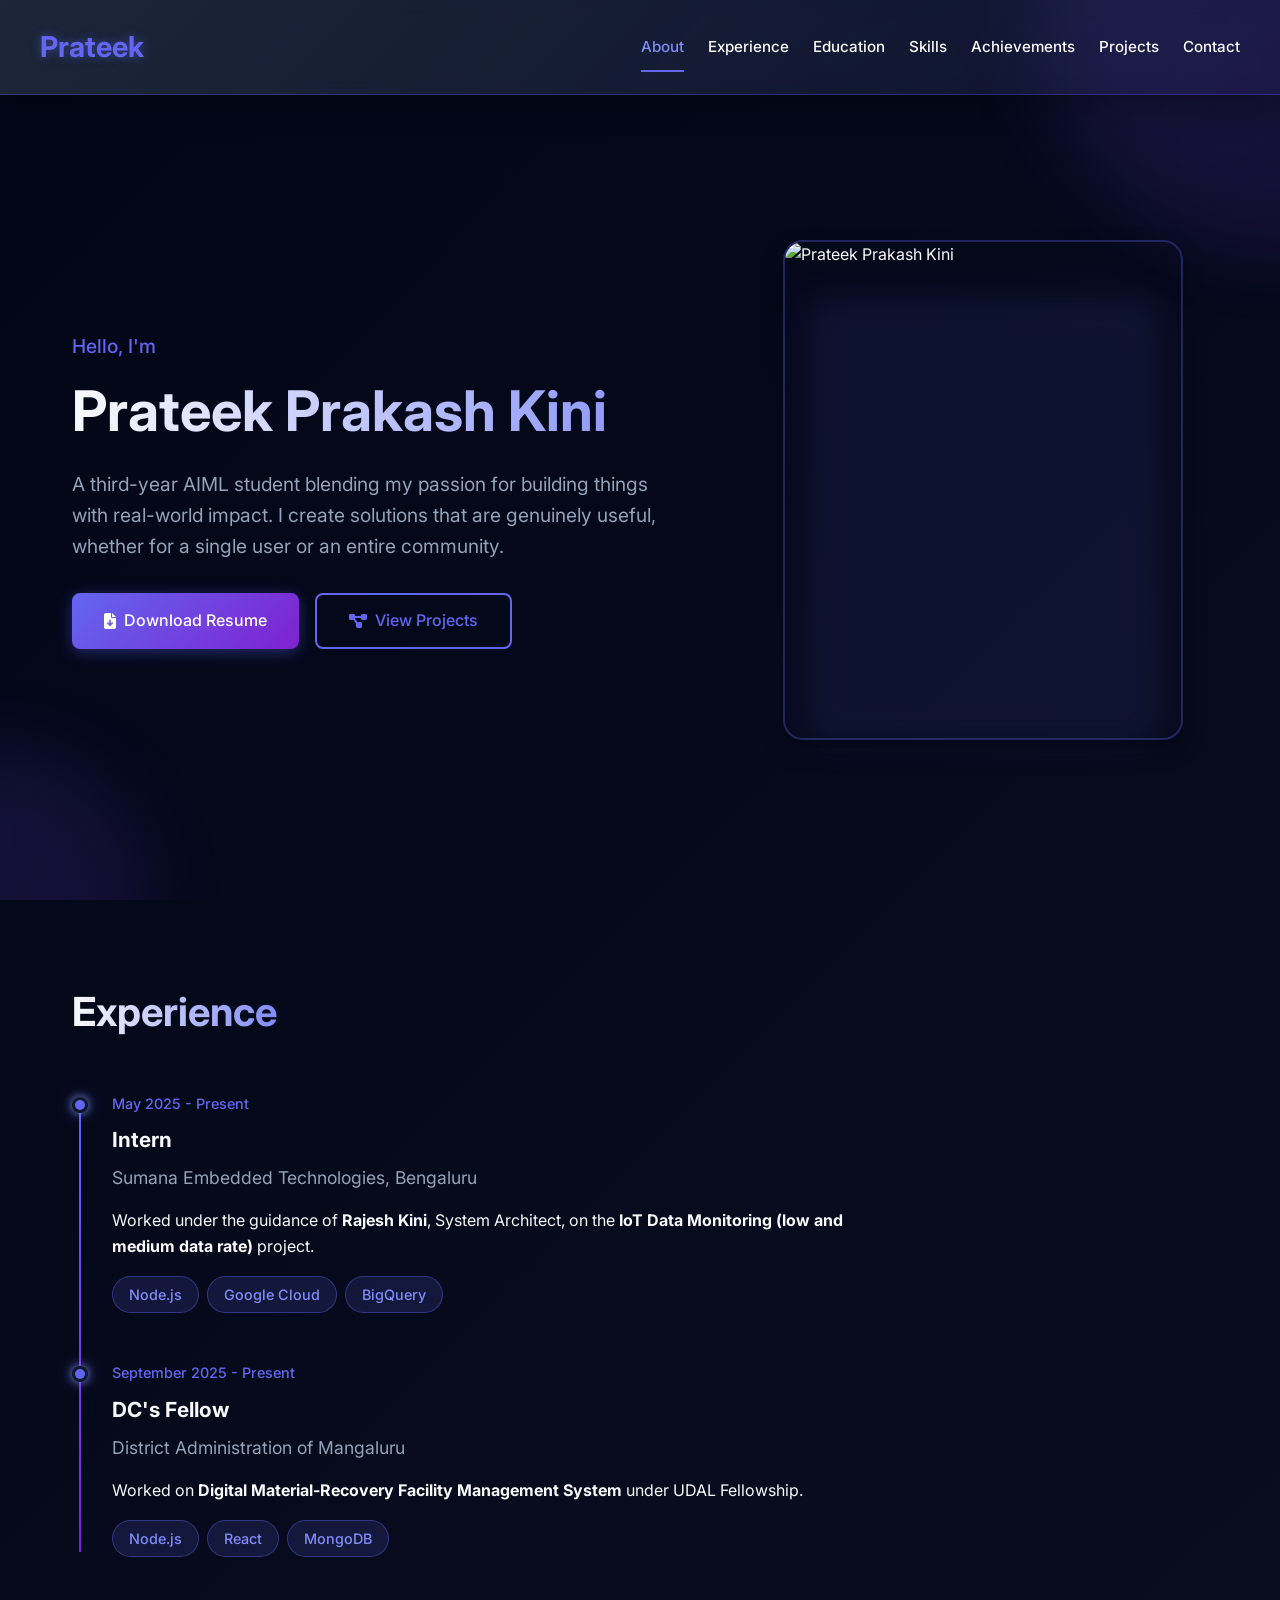
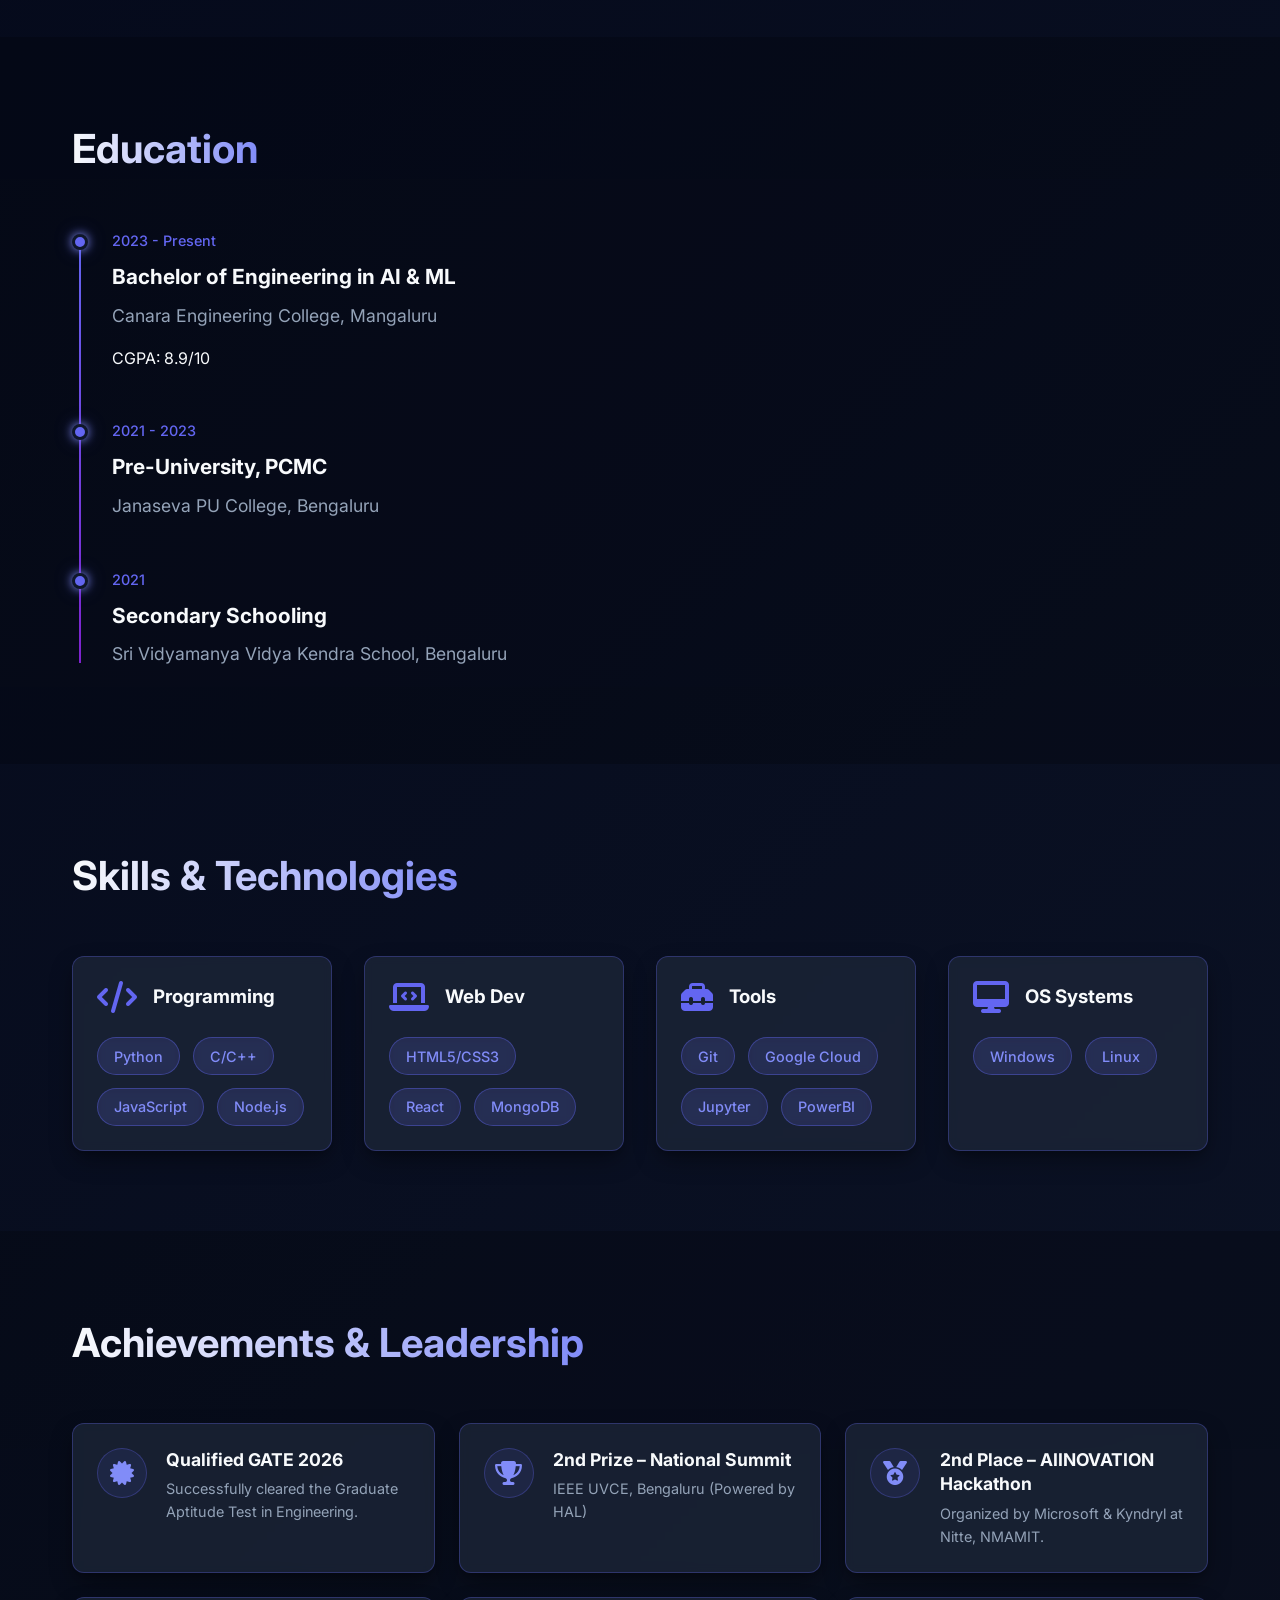
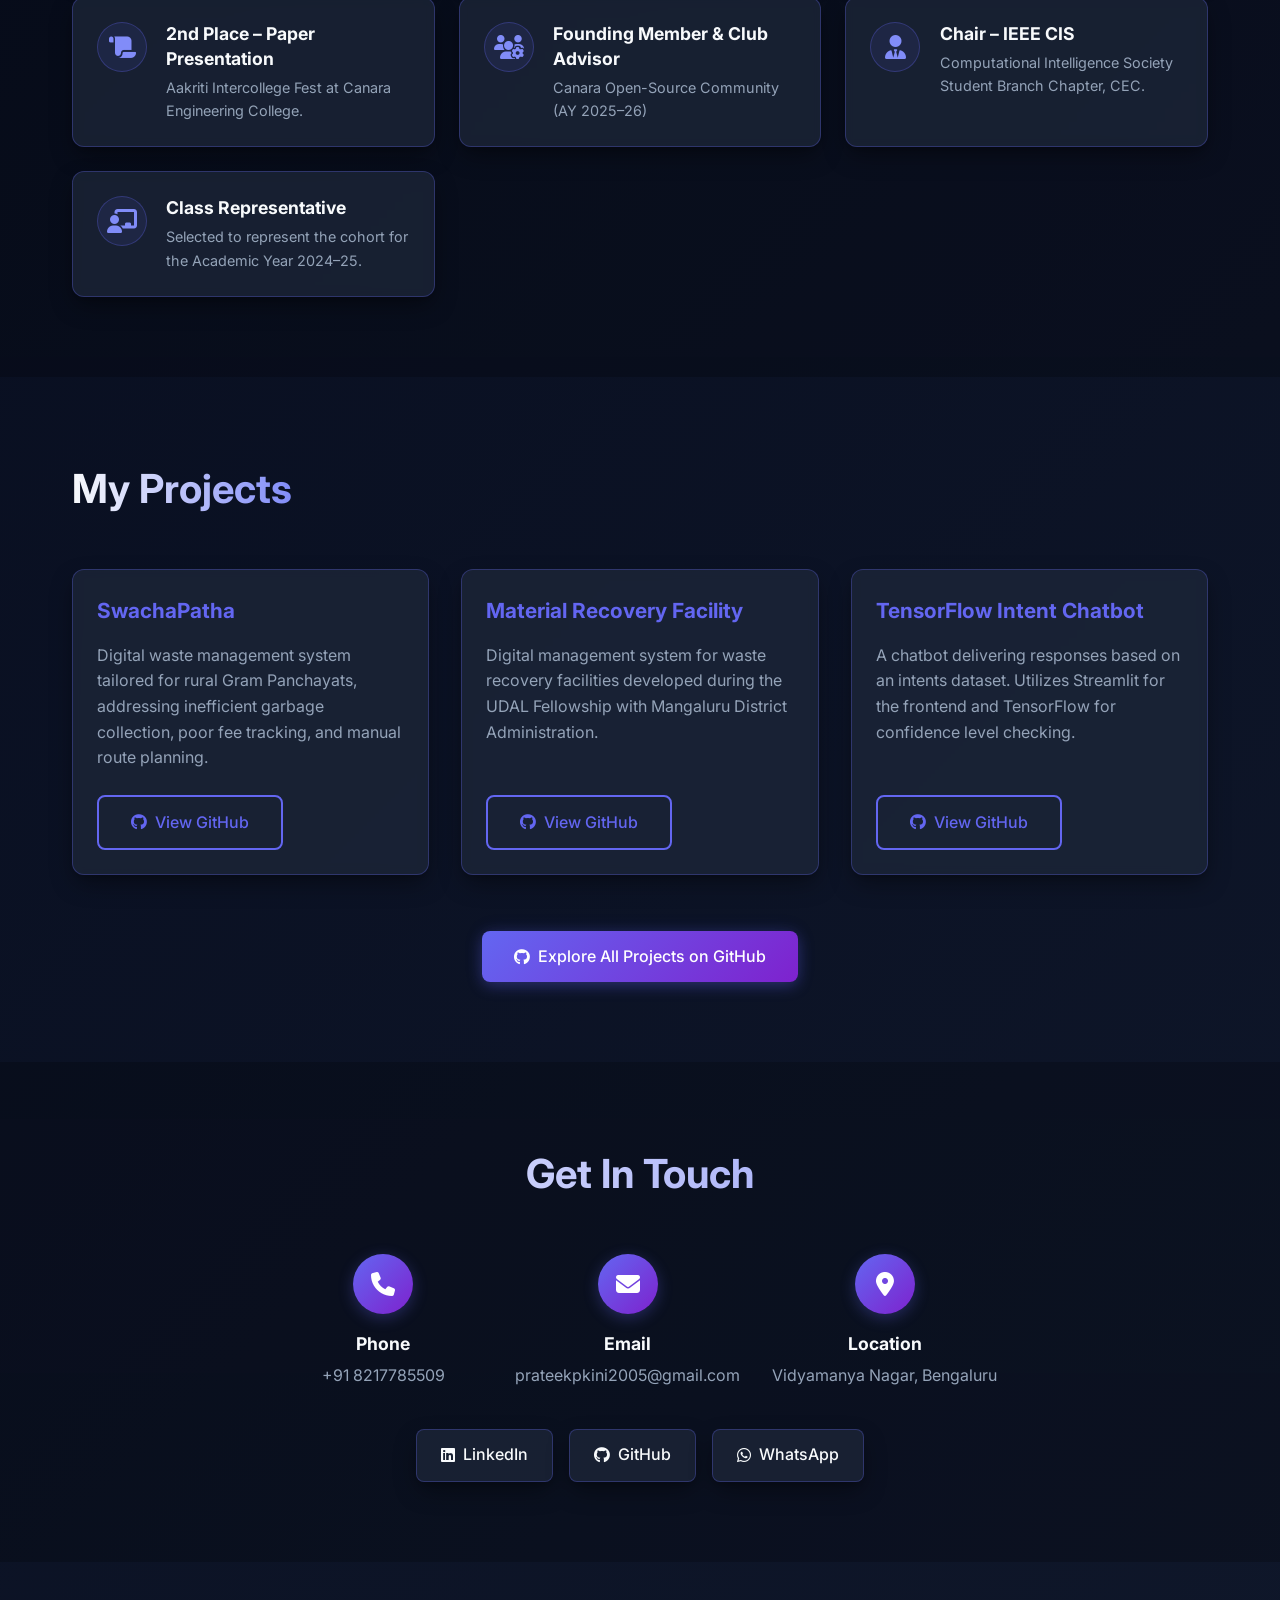
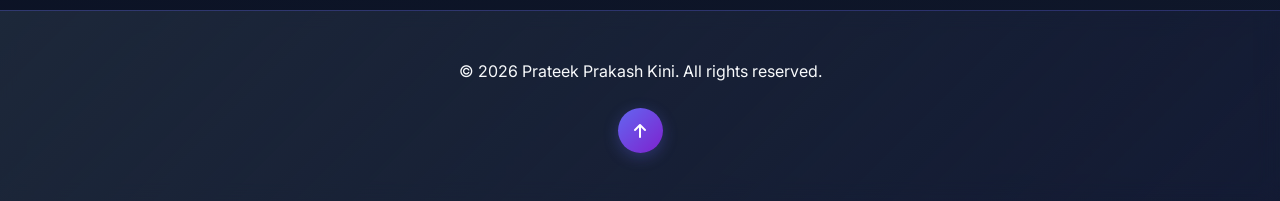
==== commit 0a6c1ec1: "Fixed the issues with mobile view" ====
--- a/index.html
+++ b/index.html
@@ -6,7 +6,6 @@
     <meta http-equiv="X-UA-Compatible" content="IE=edge">
     <meta name="viewport" content="width=device-width, initial-scale=1.0">
     <title>Prateek Prakash Kini | AI/ML Developer</title>
-    <link rel="icon" type="image/x-icon" href="./images/rocket1.webp">
 
     <link rel="preconnect" href="https://fonts.googleapis.com">
     <link rel="preconnect" href="https://fonts.gstatic.com" crossorigin>
@@ -42,6 +41,7 @@
 
         html {
             scroll-behavior: smooth;
+            scroll-padding-top: 100px; /* Prevents header from hiding content when jumping to links */
         }
 
         body {
@@ -152,11 +152,17 @@
         /* Hero Section */
         .hero {
             padding: 10rem 0 5rem;
-            display: flex;
-            align-items: center;
-            justify-content: space-between; /* Ensures even spacing */
+            min-height: 100vh;
+            display: flex;
+            align-items: center;
+        }
+
+        .hero-container {
+            display: flex;
+            align-items: center;
+            justify-content: space-between;
             gap: 4rem;
-            min-height: 100vh;
+            width: 100%;
         }
 
         .hero-content {
@@ -172,10 +178,9 @@
             justify-content: center;
             align-items: center;
             position: relative;
-            max-width: 450px; /* Constrain the container width */
-        }
-
-        /* UPDATED IMAGE STYLING */
+            max-width: 450px;
+        }
+
         .hero-image img {
             width: 100%;
             height: auto;
@@ -187,8 +192,8 @@
             position: relative;
             z-index: 3;
             object-fit: cover;
-            object-position: top center; /* Ensures the face stays in view if cropped */
-            aspect-ratio: 4/5; /* Slightly taller aspect ratio often works better for portraits than 1/1 */
+            object-position: top center;
+            aspect-ratio: 4/5; 
         }
 
         .hero-image img:hover {
@@ -256,7 +261,7 @@
             box-shadow: 0 4px 15px rgba(99, 102, 241, 0.3), 0 0 20px rgba(99, 102, 241, 0.1);
             position: relative;
             overflow: hidden;
-            white-space: nowrap; /* Prevents button text from breaking on small screens */
+            white-space: nowrap;
         }
 
         .btn::before {
@@ -730,10 +735,12 @@
         /* RESPONSIVE DESIGN UPDATES */
         @media (max-width: 992px) {
             .hero { 
-                flex-direction: column-reverse; /* Puts text above image on medium screens */
-                text-align: center; 
-                gap: 3rem; 
-                padding-top: 8rem;
+                padding-top: 10rem;
+                min-height: auto;
+            }
+            .hero-container {
+                flex-direction: column-reverse; /* Put image above text */
+                text-align: center;
             }
             .hero-content {
                 align-items: center;
@@ -744,18 +751,30 @@
         }
 
         @media (max-width: 768px) {
-            .nav-container { flex-direction: column; gap: 1rem; }
-            .nav-links { gap: 1rem; flex-wrap: wrap; justify-content: center; }
+            html {
+                scroll-padding-top: 180px; /* Accounts for tall double-line mobile header */
+            }
+
+            .nav-container { flex-direction: column; gap: 0.5rem; padding: 1rem 0; }
+            .nav-links { gap: 0.8rem; flex-wrap: wrap; justify-content: center; }
+            .nav-links a { font-size: 0.85rem; padding: 0.2rem 0; }
             .nav-indicator { display: none; }
+            
+            .hero { 
+                padding-top: 14rem; /* Forces content below the tall mobile menu */
+            }
             
             h1 { font-size: 2.5rem; }
             
+            .hero-image {
+                width: 100%;
+            }
             .hero-image img {
-                max-width: 300px; /* Smaller image on mobile */
+                max-width: 280px; /* Prevents image from being too massive on phones */
             }
             
             .hero-buttons { 
-                flex-direction: column; /* Stack buttons on smaller screens */
+                flex-direction: column; 
                 width: 100%;
                 max-width: 300px;
             }
@@ -767,23 +786,15 @@
 
             .projects-grid, .achievements-grid { grid-template-columns: 1fr; }
             
-            .timeline::before {
-                left: 0;
-            }
-            .timeline-item {
-                padding-left: 2rem;
-            }
-            .timeline-dot {
-                left: -7px;
-                width: 14px;
-                height: 14px;
-            }
+            .timeline::before { left: 0; }
+            .timeline-item { padding-left: 2rem; }
+            .timeline-dot { left: -7px; width: 14px; height: 14px; }
         }
         
         @media (max-width: 480px) {
             h1 { font-size: 2rem; }
             .hero-image img {
-                max-width: 250px;
+                max-width: 240px;
             }
         }
 
@@ -809,7 +820,7 @@
     <header>
         <div class="container nav-container">
             <div class="logo">
-                <i class="fa-solid fa-rocket"></i> Prateek
+                Prateek
             </div>
             <nav class="nav-links">
                 <div class="nav-indicator"></div>
@@ -825,8 +836,8 @@
     </header>
 
     <section class="hero" id="about">
-        <div class="container hero-container" style="display: flex; flex-wrap: wrap-reverse; align-items: center; justify-content: center; gap: 3rem;">
-            <div class="hero-content fade-in" style="flex: 1 1 400px; text-align: left;">
+        <div class="container hero-container">
+            <div class="hero-content fade-in">
                 <span class="greeting">Hello, I'm</span>
                 <h1>Prateek Prakash Kini</h1>
                 <p class="hero-about">
@@ -842,7 +853,7 @@
                     </a>
                 </div>
             </div>
-            <div class="hero-image fade-in delay-1" style="flex: 1 1 300px; display: flex; justify-content: center;">
+            <div class="hero-image fade-in delay-1">
                 <img src="./images/dp.jpg" alt="Prateek Prakash Kini">
             </div>
         </div>
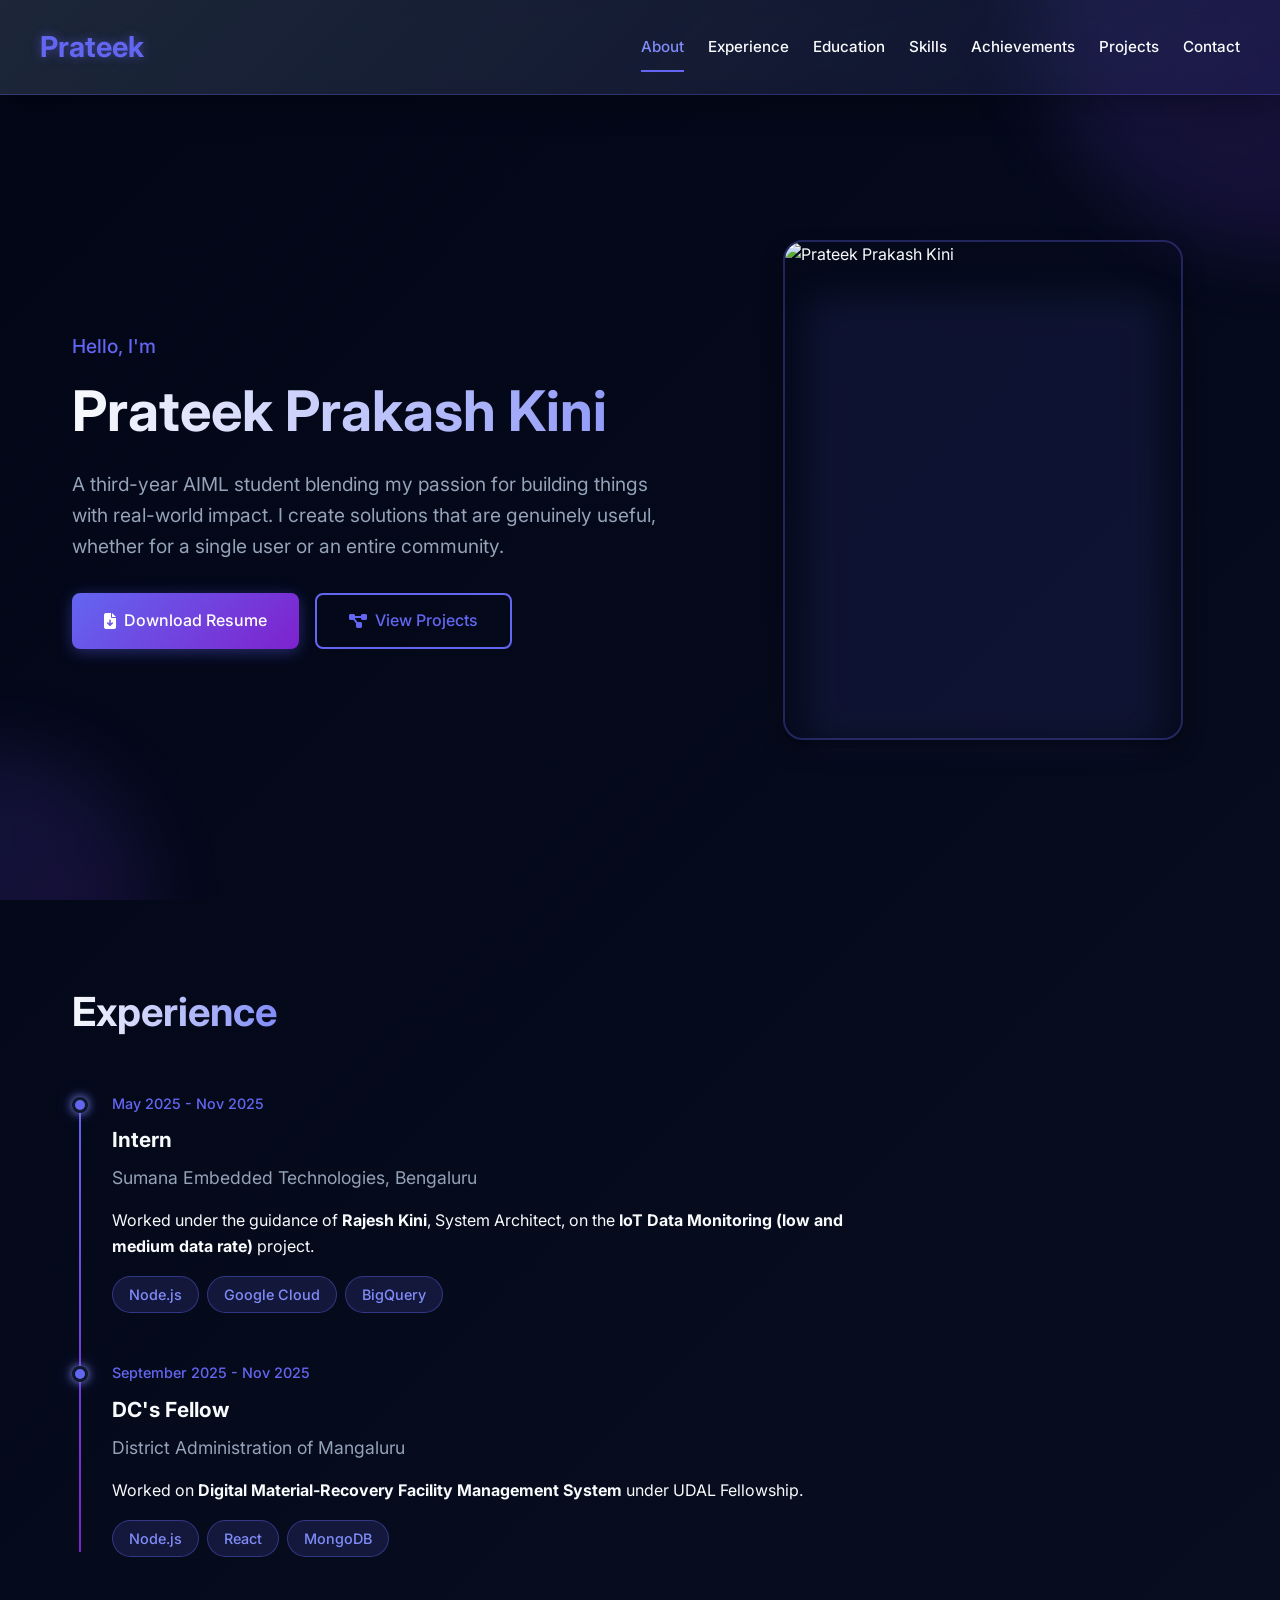
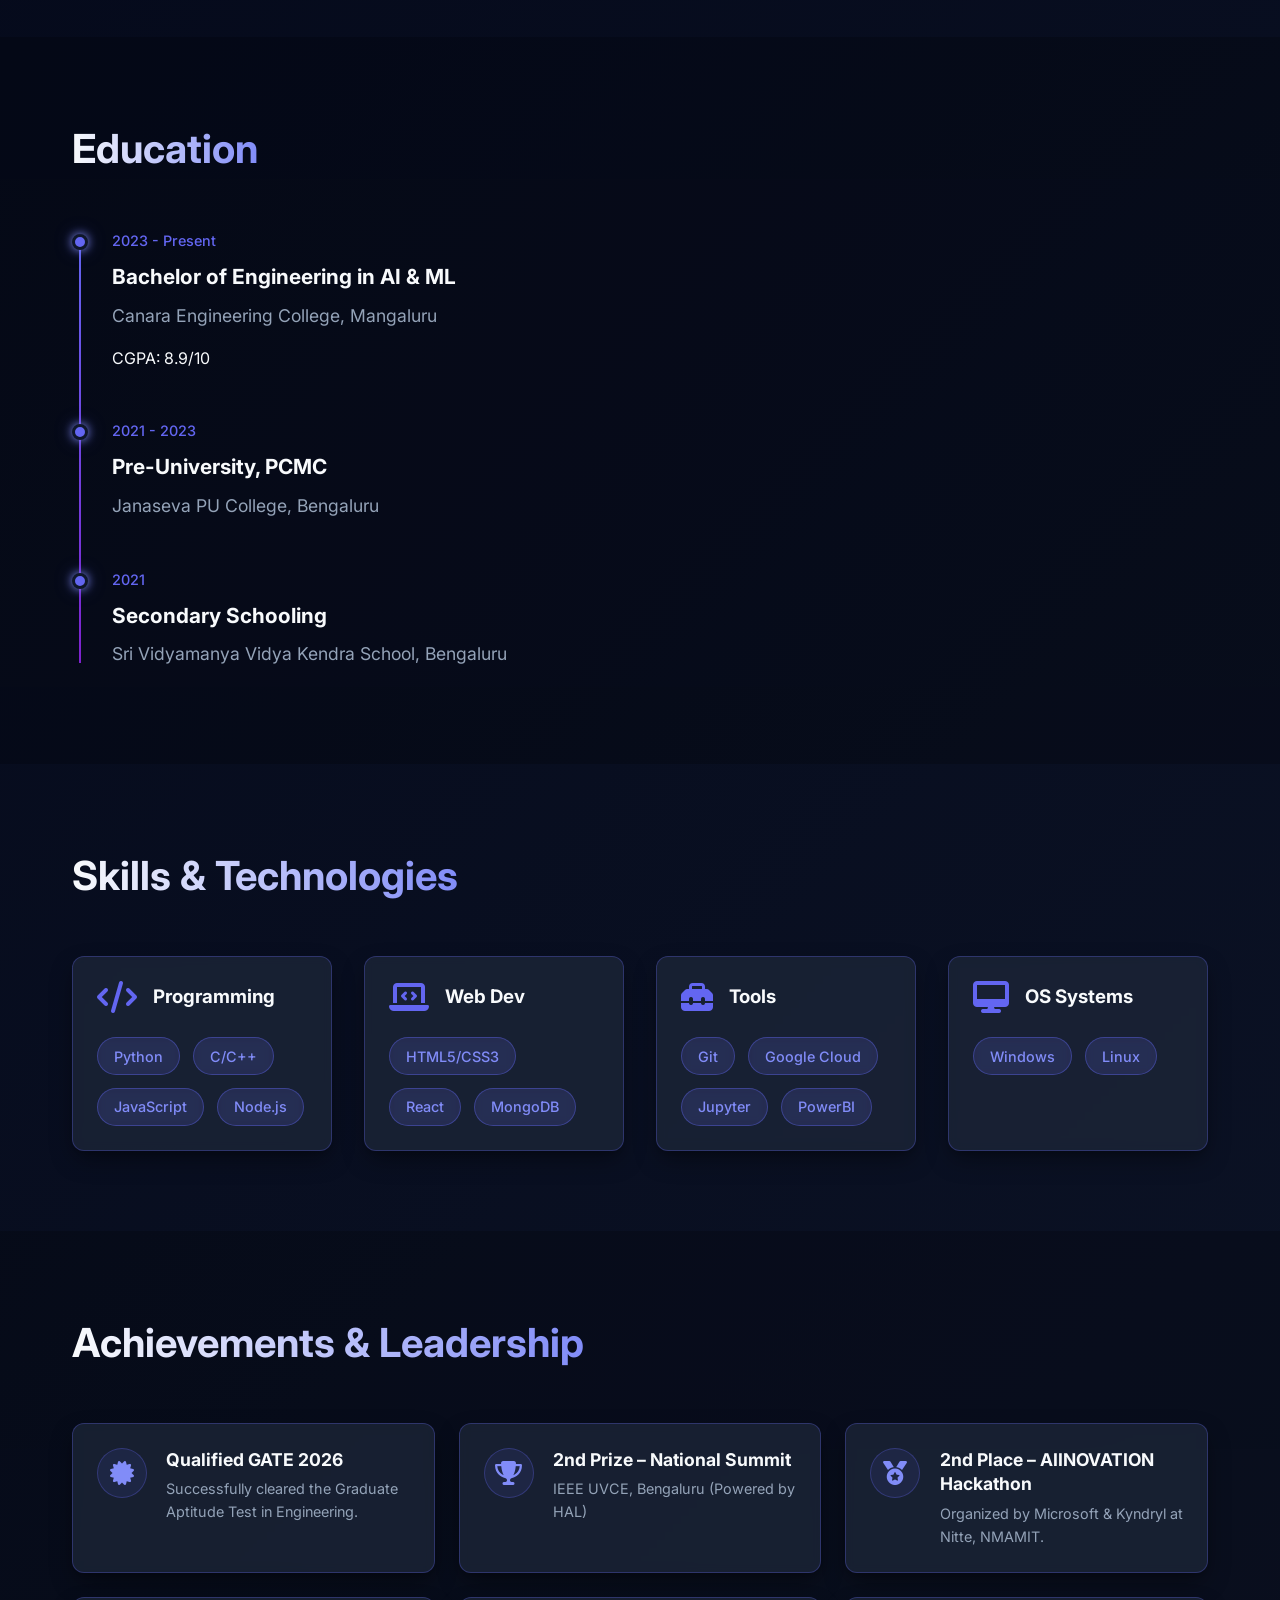
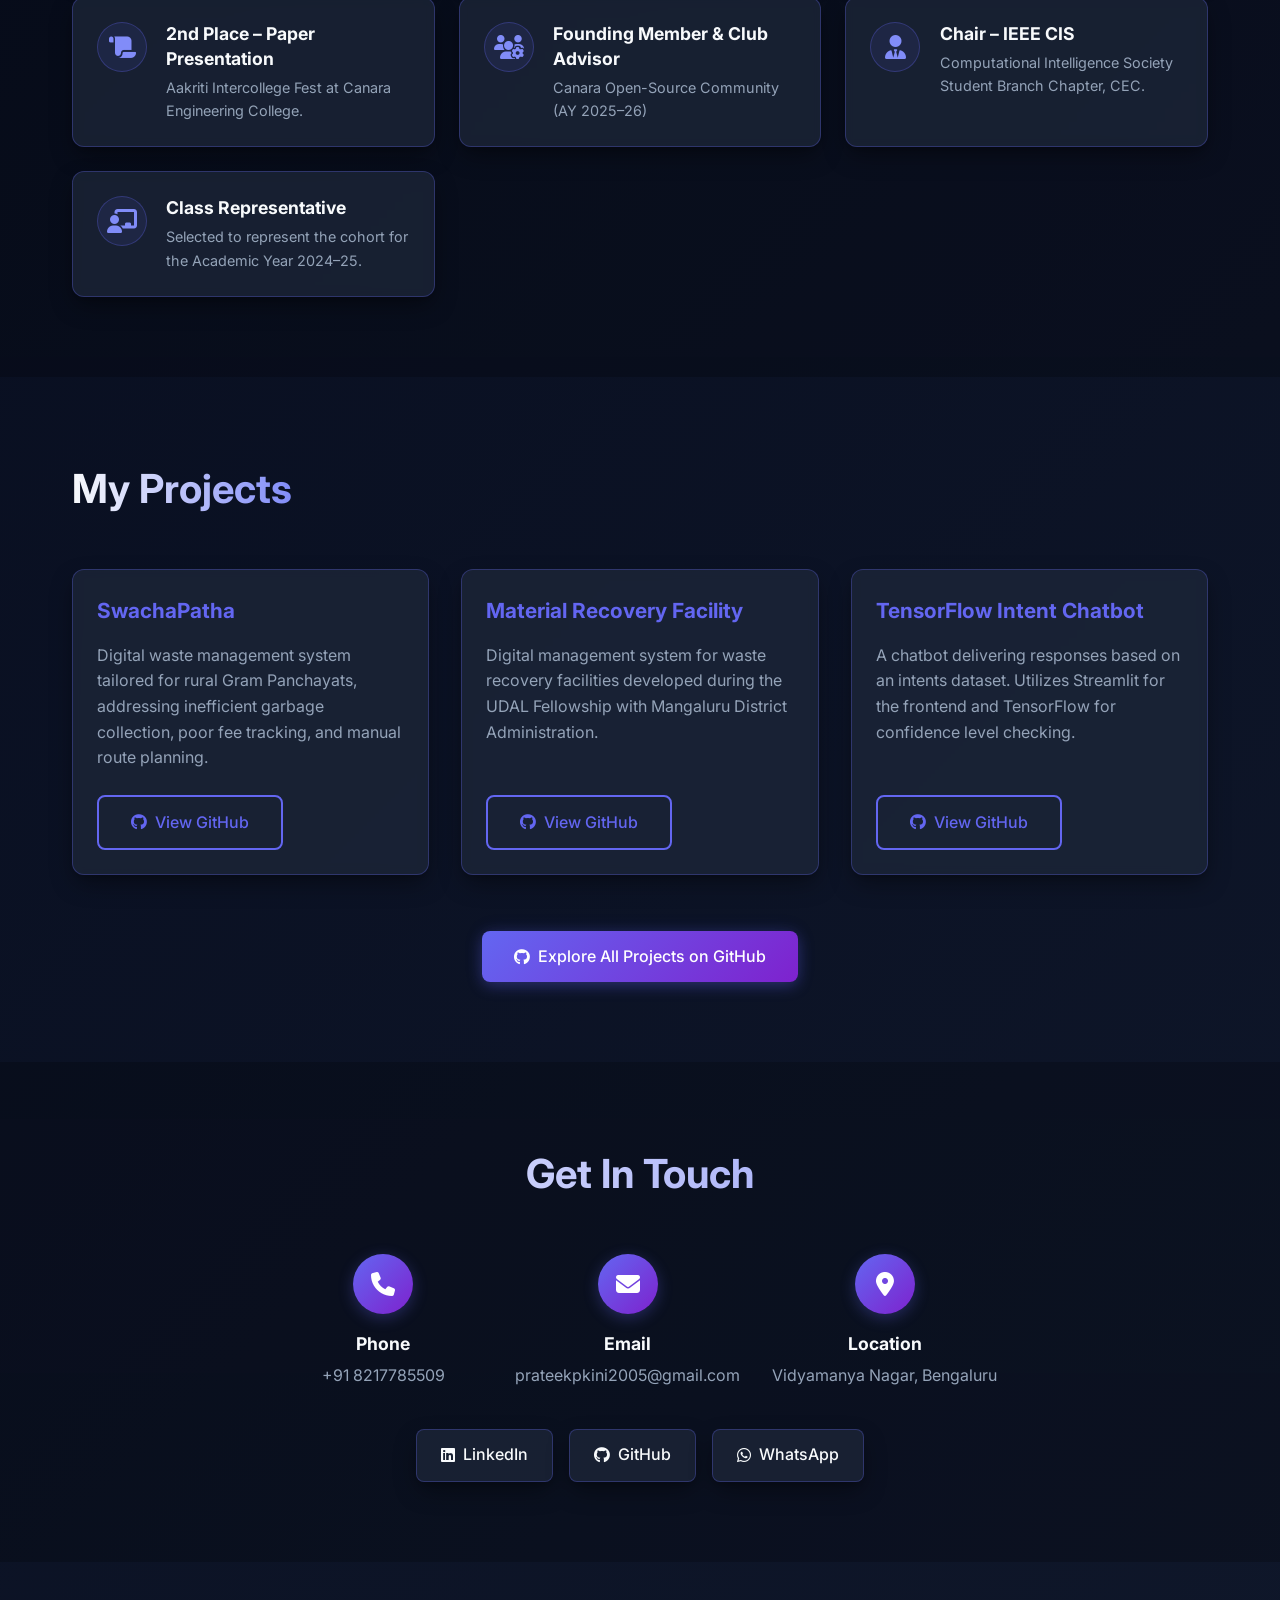
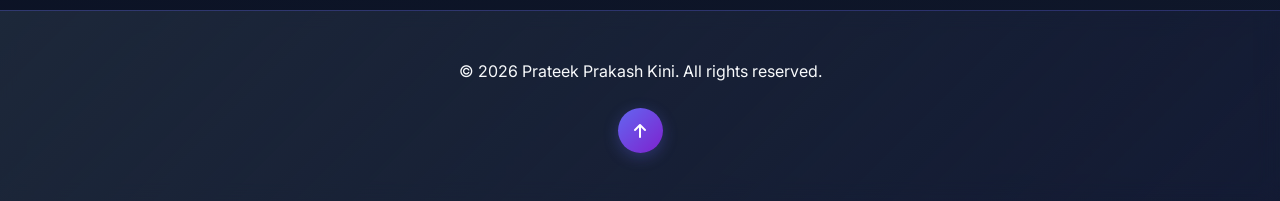
==== commit c3609fb8: "Fixed the timeline" ====
--- a/index.html
+++ b/index.html
@@ -865,7 +865,7 @@
             <div class="timeline">
                 <div class="timeline-item fade-in">
                     <div class="timeline-dot"></div>
-                    <div class="timeline-date">May 2025 - Present</div>
+                    <div class="timeline-date">May 2025 - Nov 2025</div>
                     <h3 class="timeline-title">Intern</h3>
                     <div class="timeline-subtitle">Sumana Embedded Technologies, Bengaluru</div>
                     <div class="timeline-content">
@@ -880,7 +880,7 @@
 
                 <div class="timeline-item fade-in delay-1">
                     <div class="timeline-dot"></div>
-                    <div class="timeline-date">September 2025 - Present</div>
+                    <div class="timeline-date">September 2025 - Nov 2025</div>
                     <h3 class="timeline-title">DC's Fellow</h3>
                     <div class="timeline-subtitle">District Administration of Mangaluru</div>
                     <div class="timeline-content">
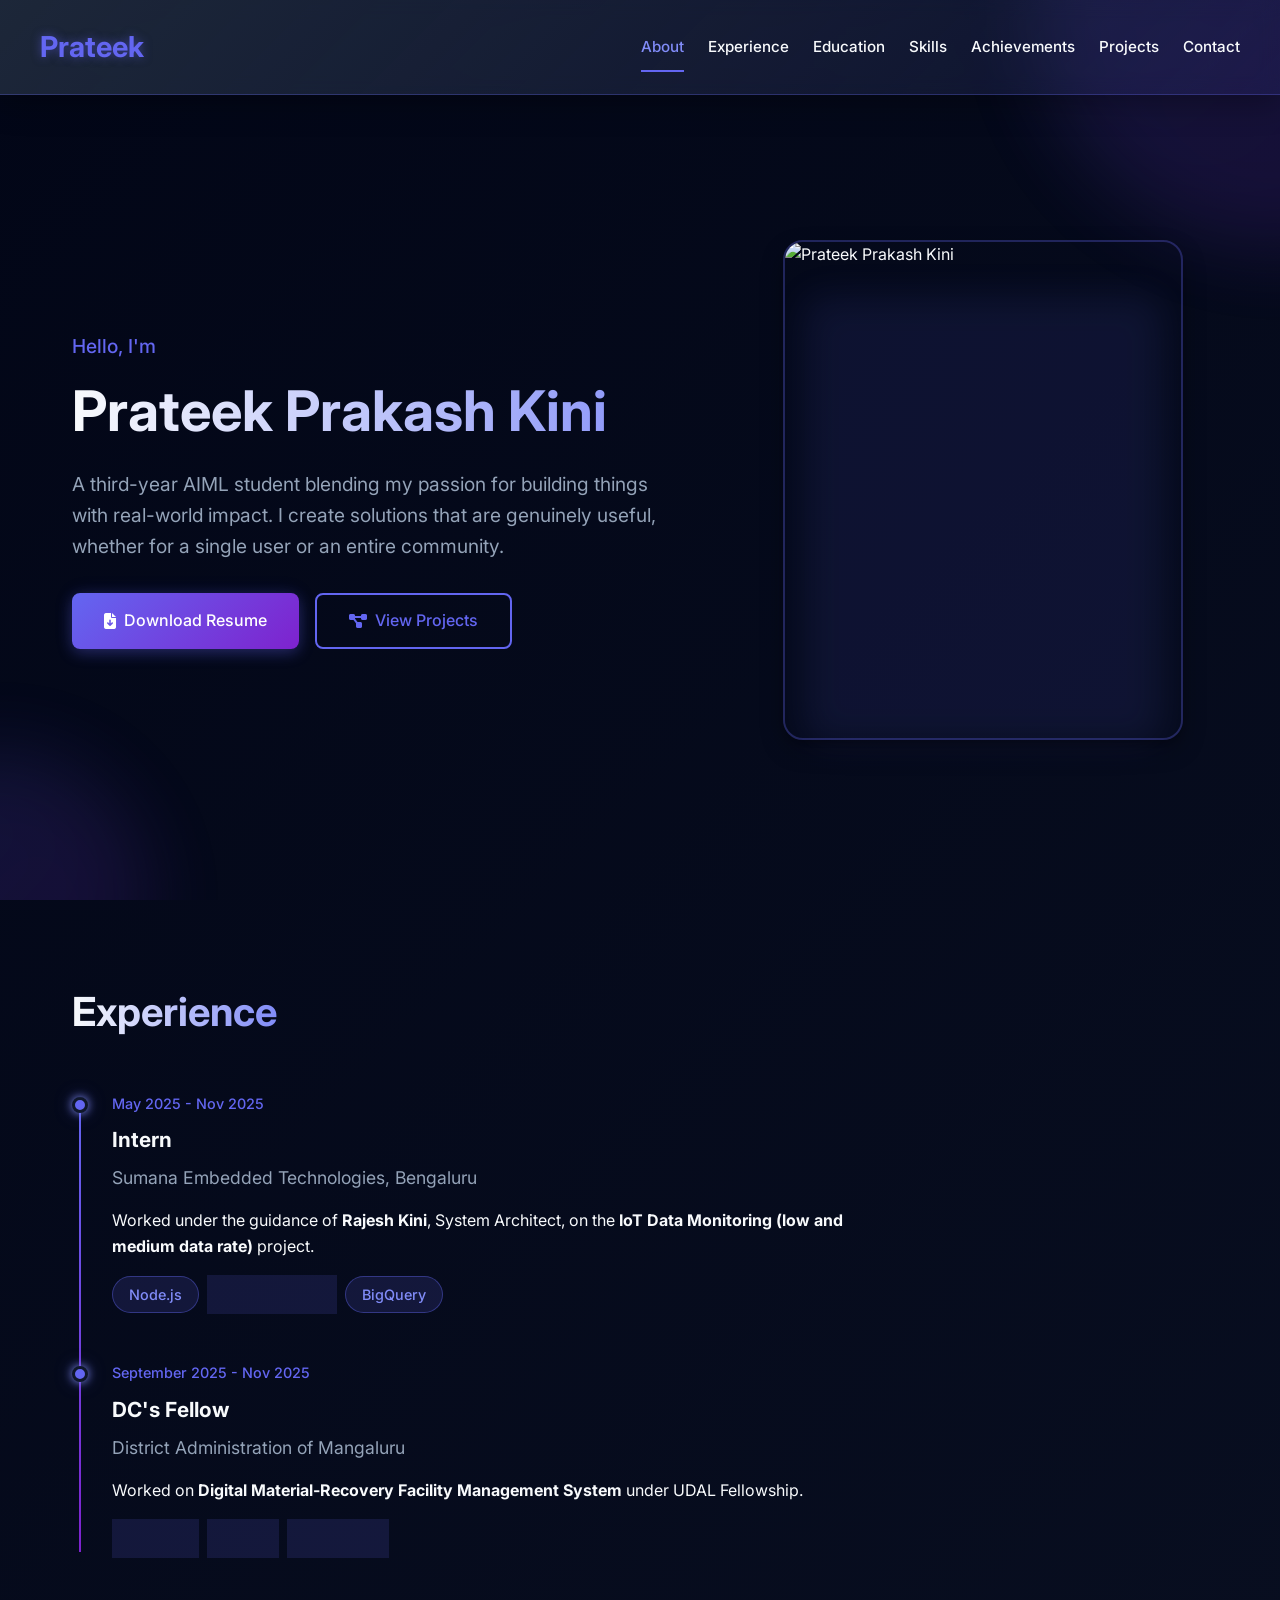
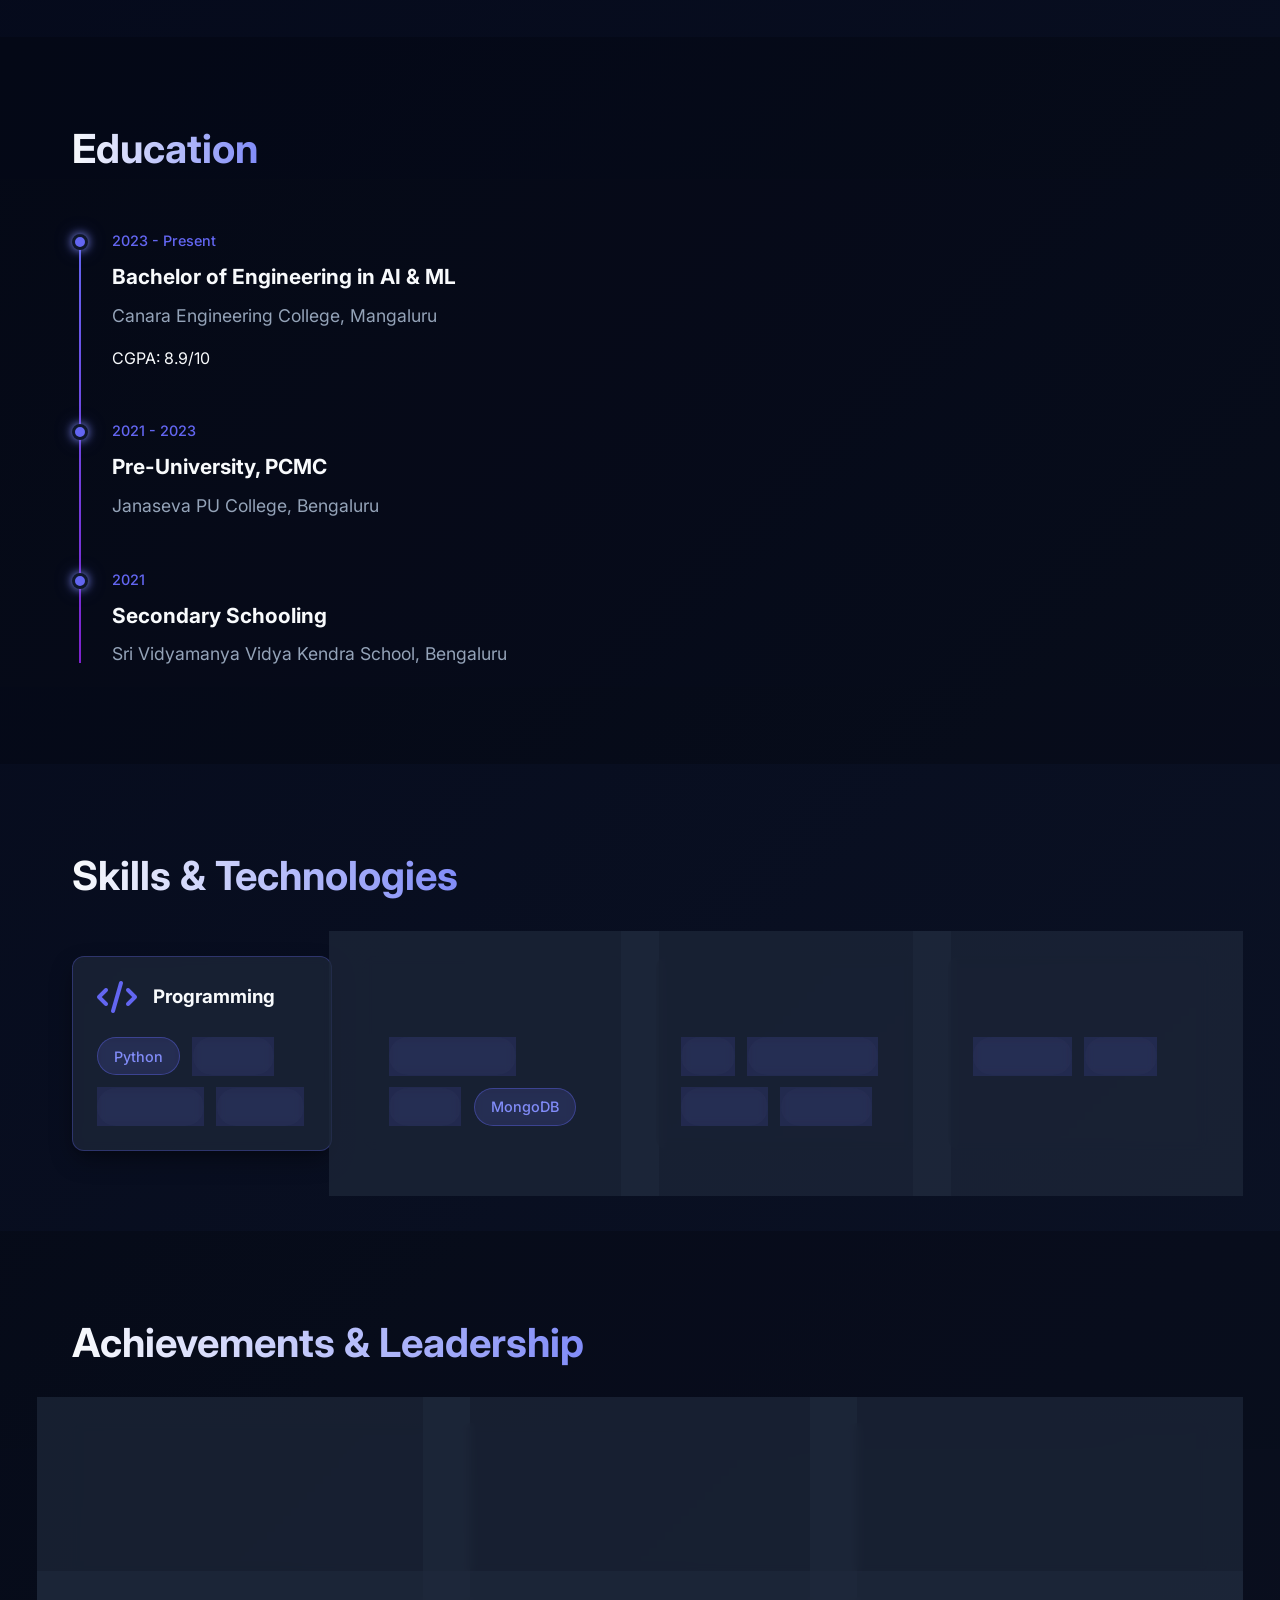
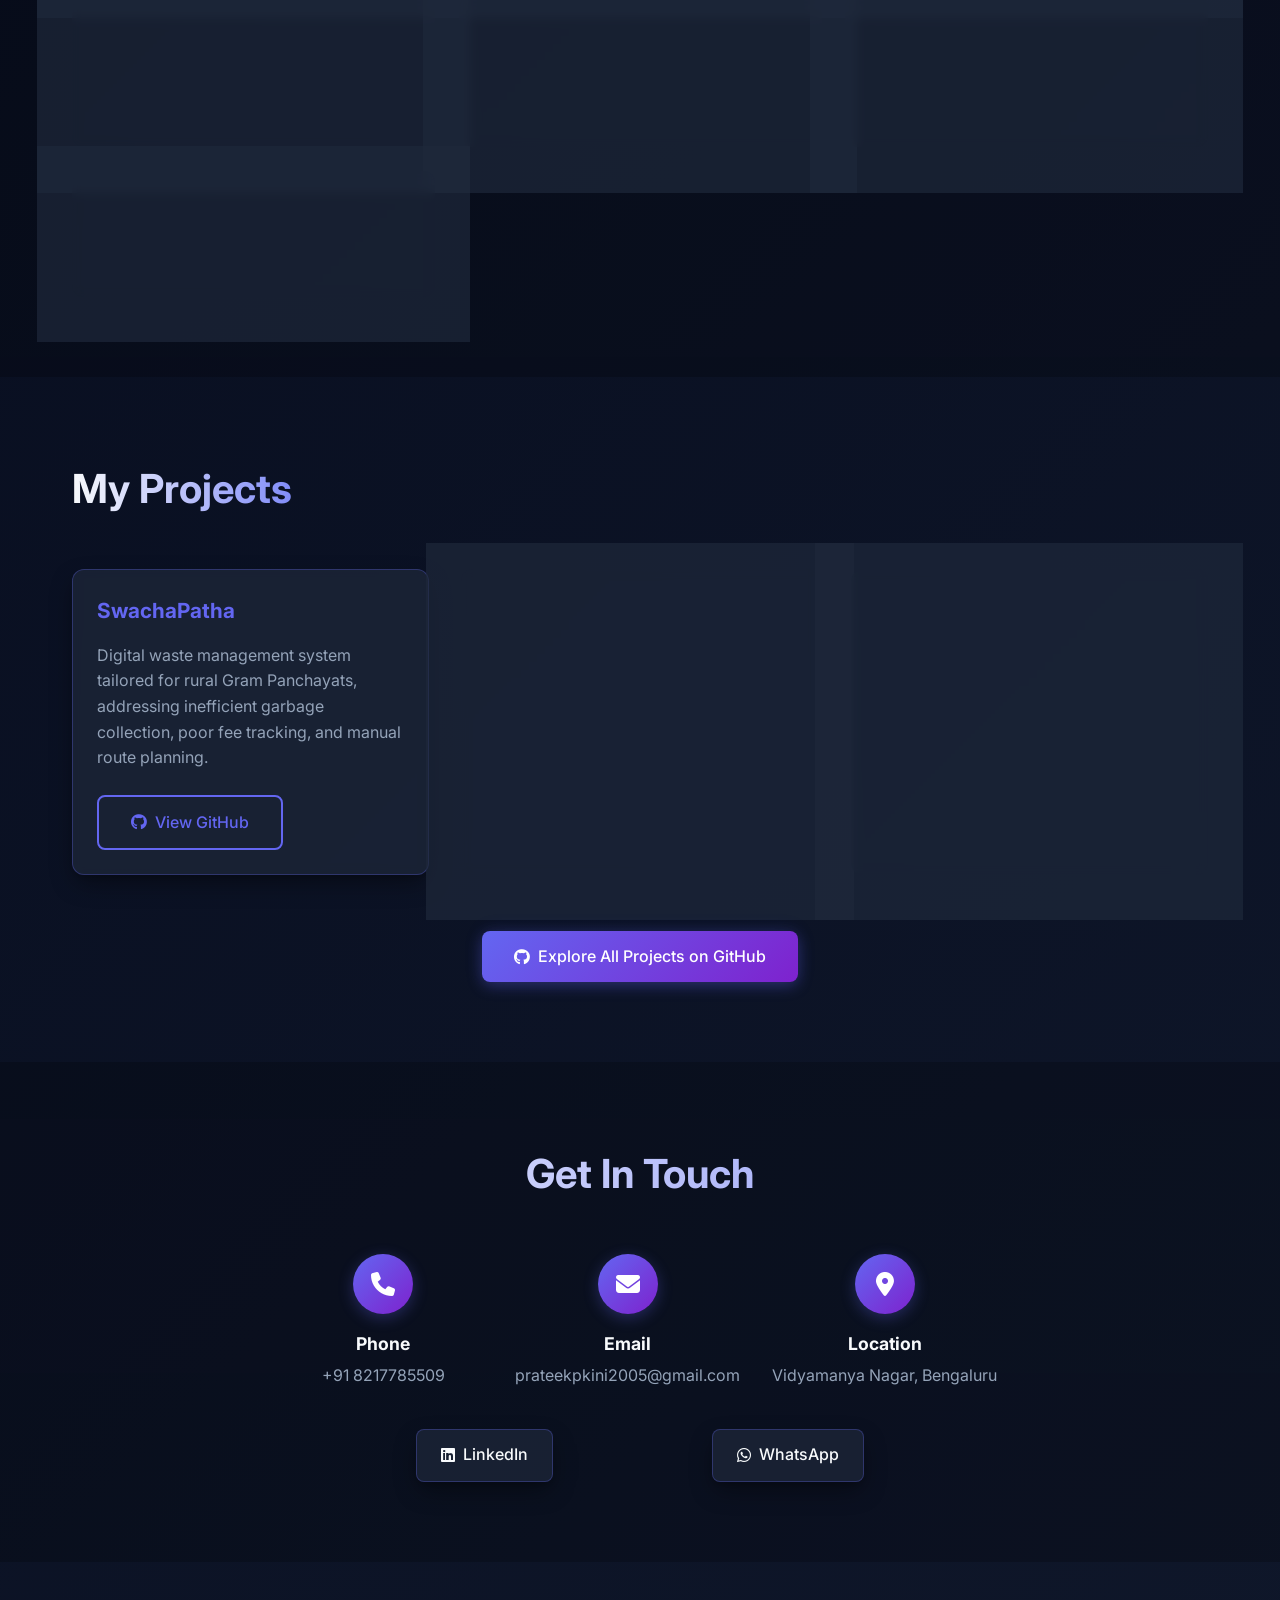
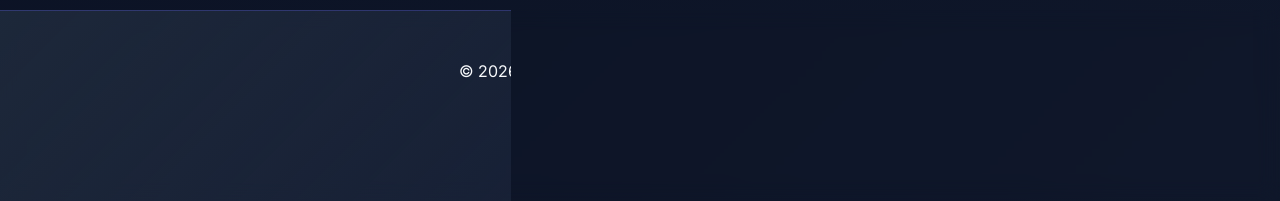
==== commit 18d0c373: "Updated Portfolio" ====
--- a/index.html
+++ b/index.html
@@ -3,13 +3,16 @@
 
 <head>
     <meta charset="UTF-8">
+    <meta name="google-site-verification" content="zAer6SJRpGM65soaJMrY0EDBcHPKHk5ls6ePCpbGDd0" />
     <meta http-equiv="X-UA-Compatible" content="IE=edge">
     <meta name="viewport" content="width=device-width, initial-scale=1.0">
     <title>Prateek Prakash Kini | AI/ML Developer</title>
 
     <link rel="preconnect" href="https://fonts.googleapis.com">
     <link rel="preconnect" href="https://fonts.gstatic.com" crossorigin>
-    <link href="https://fonts.googleapis.com/css2?family=Inter:wght@300;400;500;600;700&family=JetBrains+Mono:wght@300;400&display=swap" rel="stylesheet">
+    <link
+        href="https://fonts.googleapis.com/css2?family=Inter:wght@300;400;500;600;700&family=JetBrains+Mono:wght@300;400&display=swap"
+        rel="stylesheet">
 
     <link rel="stylesheet" href="https://cdnjs.cloudflare.com/ajax/libs/font-awesome/6.4.0/css/all.min.css">
 
@@ -41,7 +44,8 @@
 
         html {
             scroll-behavior: smooth;
-            scroll-padding-top: 100px; /* Prevents header from hiding content when jumping to links */
+            scroll-padding-top: 100px;
+            /* Prevents header from hiding content when jumping to links */
         }
 
         body {
@@ -131,7 +135,8 @@
             transition: var(--transition);
         }
 
-        .nav-links a:hover::after, .nav-links a.active::after {
+        .nav-links a:hover::after,
+        .nav-links a.active::after {
             width: 100%;
         }
 
@@ -193,7 +198,7 @@
             z-index: 3;
             object-fit: cover;
             object-position: top center;
-            aspect-ratio: 4/5; 
+            aspect-ratio: 4/5;
         }
 
         .hero-image img:hover {
@@ -239,7 +244,7 @@
             margin-bottom: 2rem;
             max-width: 600px;
         }
-        
+
         .hero-buttons {
             display: flex;
             gap: 1rem;
@@ -628,7 +633,8 @@
             font-size: 1.1rem;
         }
 
-        .contact-details a, .contact-details p {
+        .contact-details a,
+        .contact-details p {
             color: var(--gray);
             text-decoration: none;
             transition: var(--transition);
@@ -669,9 +675,23 @@
             box-shadow: 0 12px 25px -3px rgba(0, 0, 0, 0.3);
         }
 
-        #linkedin:hover { background: #0A66C2; border-color: #0A66C2; color: white; }
-        #github:hover { background: #333; border-color: #555; color: white; }
-        #whatsapp:hover { background: #25D366; border-color: #25D366; color: white; }
+        #linkedin:hover {
+            background: #0A66C2;
+            border-color: #0A66C2;
+            color: white;
+        }
+
+        #github:hover {
+            background: #333;
+            border-color: #555;
+            color: white;
+        }
+
+        #whatsapp:hover {
+            background: #25D366;
+            border-color: #25D366;
+            color: white;
+        }
 
         /* Footer */
         footer {
@@ -729,83 +749,186 @@
             filter: blur(40px);
         }
 
-        .shape-1 { width: 500px; height: 500px; top: -250px; right: -250px; }
-        .shape-2 { width: 300px; height: 300px; bottom: -150px; left: -150px; }
+        .shape-1 {
+            width: 500px;
+            height: 500px;
+            top: -250px;
+            right: -250px;
+        }
+
+        .shape-2 {
+            width: 300px;
+            height: 300px;
+            bottom: -150px;
+            left: -150px;
+        }
 
         /* RESPONSIVE DESIGN UPDATES */
         @media (max-width: 992px) {
-            .hero { 
+            .hero {
                 padding-top: 10rem;
                 min-height: auto;
             }
+
             .hero-container {
-                flex-direction: column-reverse; /* Put image above text */
+                flex-direction: column-reverse;
+                /* Put image above text */
                 text-align: center;
             }
+
             .hero-content {
                 align-items: center;
             }
-            h1 { font-size: 3rem; }
-            .hero-about { margin: 0 auto 2rem; }
-            .hero-buttons { justify-content: center; }
+
+            h1 {
+                font-size: 3rem;
+            }
+
+            .hero-about {
+                margin: 0 auto 2rem;
+            }
+
+            .hero-buttons {
+                justify-content: center;
+            }
         }
 
         @media (max-width: 768px) {
             html {
-                scroll-padding-top: 180px; /* Accounts for tall double-line mobile header */
-            }
-
-            .nav-container { flex-direction: column; gap: 0.5rem; padding: 1rem 0; }
-            .nav-links { gap: 0.8rem; flex-wrap: wrap; justify-content: center; }
-            .nav-links a { font-size: 0.85rem; padding: 0.2rem 0; }
-            .nav-indicator { display: none; }
-            
-            .hero { 
-                padding-top: 14rem; /* Forces content below the tall mobile menu */
-            }
-            
-            h1 { font-size: 2.5rem; }
-            
+                scroll-padding-top: 180px;
+                /* Accounts for tall double-line mobile header */
+            }
+
+            .nav-container {
+                flex-direction: column;
+                gap: 0.5rem;
+                padding: 1rem 0;
+            }
+
+            .nav-links {
+                gap: 0.8rem;
+                flex-wrap: wrap;
+                justify-content: center;
+            }
+
+            .nav-links a {
+                font-size: 0.85rem;
+                padding: 0.2rem 0;
+            }
+
+            .nav-indicator {
+                display: none;
+            }
+
+            .hero {
+                padding-top: 14rem;
+                /* Forces content below the tall mobile menu */
+            }
+
+            h1 {
+                font-size: 2.5rem;
+            }
+
             .hero-image {
                 width: 100%;
             }
+
             .hero-image img {
-                max-width: 280px; /* Prevents image from being too massive on phones */
-            }
-            
-            .hero-buttons { 
-                flex-direction: column; 
+                max-width: 280px;
+                /* Prevents image from being too massive on phones */
+            }
+
+            .hero-buttons {
+                flex-direction: column;
                 width: 100%;
                 max-width: 300px;
             }
-            
+
             .btn {
                 width: 100%;
                 justify-content: center;
             }
 
-            .projects-grid, .achievements-grid { grid-template-columns: 1fr; }
-            
-            .timeline::before { left: 0; }
-            .timeline-item { padding-left: 2rem; }
-            .timeline-dot { left: -7px; width: 14px; height: 14px; }
-        }
-        
+            .projects-grid,
+            .achievements-grid {
+                grid-template-columns: 1fr;
+            }
+
+            .timeline::before {
+                left: 0;
+            }
+
+            .timeline-item {
+                padding-left: 2rem;
+            }
+
+            .timeline-dot {
+                left: -7px;
+                width: 14px;
+                height: 14px;
+            }
+        }
+
         @media (max-width: 480px) {
-            h1 { font-size: 2rem; }
+            h1 {
+                font-size: 2rem;
+            }
+
             .hero-image img {
                 max-width: 240px;
             }
         }
 
         /* Animations */
-        @keyframes fadeIn { from { opacity: 0; transform: translateY(20px); } to { opacity: 1; transform: translateY(0); } }
-        .fade-in { animation: fadeIn 1s ease forwards; opacity: 0; }
-        .delay-1 { animation-delay: 0.2s; }
-        .delay-2 { animation-delay: 0.4s; }
-        .delay-3 { animation-delay: 0.6s; }
-        @keyframes pulse { 0% { transform: scale(1); box-shadow: 0 4px 15px rgba(99, 102, 241, 0.3); } 50% { transform: scale(1.03); box-shadow: 0 8px 25px rgba(99, 102, 241, 0.5); } 100% { transform: scale(1); box-shadow: 0 4px 15px rgba(99, 102, 241, 0.3); } }
-        .pulse { animation: pulse 2.5s infinite; }
+        @keyframes fadeIn {
+            from {
+                opacity: 0;
+                transform: translateY(20px);
+            }
+
+            to {
+                opacity: 1;
+                transform: translateY(0);
+            }
+        }
+
+        .fade-in {
+            animation: fadeIn 1s ease forwards;
+            opacity: 0;
+        }
+
+        .delay-1 {
+            animation-delay: 0.2s;
+        }
+
+        .delay-2 {
+            animation-delay: 0.4s;
+        }
+
+        .delay-3 {
+            animation-delay: 0.6s;
+        }
+
+        @keyframes pulse {
+            0% {
+                transform: scale(1);
+                box-shadow: 0 4px 15px rgba(99, 102, 241, 0.3);
+            }
+
+            50% {
+                transform: scale(1.03);
+                box-shadow: 0 8px 25px rgba(99, 102, 241, 0.5);
+            }
+
+            100% {
+                transform: scale(1);
+                box-shadow: 0 4px 15px rgba(99, 102, 241, 0.3);
+            }
+        }
+
+        .pulse {
+            animation: pulse 2.5s infinite;
+        }
     </style>
 </head>
 
@@ -869,7 +992,8 @@
                     <h3 class="timeline-title">Intern</h3>
                     <div class="timeline-subtitle">Sumana Embedded Technologies, Bengaluru</div>
                     <div class="timeline-content">
-                        <p>Worked under the guidance of <strong>Rajesh Kini</strong>, System Architect, on the <strong>IoT Data Monitoring (low and medium data rate)</strong> project.</p>
+                        <p>Worked under the guidance of <strong>Rajesh Kini</strong>, System Architect, on the
+                            <strong>IoT Data Monitoring (low and medium data rate)</strong> project.</p>
                         <div class="skills-tags">
                             <span class="skill-tag">Node.js</span>
                             <span class="skill-tag">Google Cloud</span>
@@ -884,7 +1008,8 @@
                     <h3 class="timeline-title">DC's Fellow</h3>
                     <div class="timeline-subtitle">District Administration of Mangaluru</div>
                     <div class="timeline-content">
-                        <p>Worked on <strong>Digital Material-Recovery Facility Management System</strong> under UDAL Fellowship.</p>
+                        <p>Worked on <strong>Digital Material-Recovery Facility Management System</strong> under UDAL
+                            Fellowship.</p>
                         <div class="skills-tags">
                             <span class="skill-tag">Node.js</span>
                             <span class="skill-tag">React</span>
@@ -905,7 +1030,9 @@
                     <div class="timeline-date">2023 - Present</div>
                     <h3 class="timeline-title">Bachelor of Engineering in AI & ML</h3>
                     <div class="timeline-subtitle">Canara Engineering College, Mangaluru</div>
-                    <div class="timeline-content"><p>CGPA: 8.9/10</p></div>
+                    <div class="timeline-content">
+                        <p>CGPA: 8.9/10</p>
+                    </div>
                 </div>
                 <div class="timeline-item fade-in delay-1">
                     <div class="timeline-dot"></div>
@@ -979,7 +1106,7 @@
     <section id="achievements" style="background: rgba(0, 0, 0, 0.2);">
         <div class="container">
             <h2 class="section-title fade-in">Achievements & Leadership</h2>
-            
+
             <div class="achievements-grid">
                 <div class="achievement-card fade-in">
                     <div class="achievement-icon">
@@ -1061,9 +1188,12 @@
                 <div class="project-card fade-in">
                     <div class="project-content">
                         <h3 class="project-title">SwachaPatha</h3>
-                        <p class="project-description">Digital waste management system tailored for rural Gram Panchayats, addressing inefficient garbage collection, poor fee tracking, and manual route planning.</p>
+                        <p class="project-description">Digital waste management system tailored for rural Gram
+                            Panchayats, addressing inefficient garbage collection, poor fee tracking, and manual route
+                            planning.</p>
                         <div style="margin-top: auto;">
-                            <a href="https://github.com/Prateekpkini/SwachaPatha" class="btn btn-outline" target="_blank">
+                            <a href="https://github.com/Prateekpkini/SwachaPatha" class="btn btn-outline"
+                                target="_blank">
                                 <i class="fa-brands fa-github"></i> View GitHub
                             </a>
                         </div>
@@ -1073,9 +1203,11 @@
                 <div class="project-card fade-in delay-1">
                     <div class="project-content">
                         <h3 class="project-title">Material Recovery Facility</h3>
-                        <p class="project-description">Digital management system for waste recovery facilities developed during the UDAL Fellowship with Mangaluru District Administration.</p>
+                        <p class="project-description">Digital management system for waste recovery facilities developed
+                            during the UDAL Fellowship with Mangaluru District Administration.</p>
                         <div style="margin-top: auto;">
-                            <a href="https://github.com/Prateekpkini/Digital-MRFs" class="btn btn-outline" target="_blank">
+                            <a href="https://github.com/Prateekpkini/Digital-MRFs" class="btn btn-outline"
+                                target="_blank">
                                 <i class="fa-brands fa-github"></i> View GitHub
                             </a>
                         </div>
@@ -1085,16 +1217,18 @@
                 <div class="project-card fade-in delay-2">
                     <div class="project-content">
                         <h3 class="project-title">TensorFlow Intent Chatbot</h3>
-                        <p class="project-description">A chatbot delivering responses based on an intents dataset. Utilizes Streamlit for the frontend and TensorFlow for confidence level checking.</p>
+                        <p class="project-description">A chatbot delivering responses based on an intents dataset.
+                            Utilizes Streamlit for the frontend and TensorFlow for confidence level checking.</p>
                         <div style="margin-top: auto;">
-                            <a href="https://github.com/Prateekpkini/Chatbot_using_intents_and_tensorflow" class="btn btn-outline" target="_blank">
+                            <a href="https://github.com/Prateekpkini/Chatbot_using_intents_and_tensorflow"
+                                class="btn btn-outline" target="_blank">
                                 <i class="fa-brands fa-github"></i> View GitHub
                             </a>
                         </div>
                     </div>
                 </div>
             </div>
-            
+
             <div style="text-align: center; margin-top: 3.5rem;" class="fade-in delay-3">
                 <a href="https://github.com/Prateekpkini?tab=repositories" class="btn pulse" target="_blank">
                     <i class="fa-brands fa-github"></i> Explore All Projects on GitHub
@@ -1106,7 +1240,7 @@
     <section id="contact" style="background: rgba(0, 0, 0, 0.2);">
         <div class="container">
             <h2 class="section-title fade-in" style="text-align: center; display: block;">Get In Touch</h2>
-            
+
             <div class="contact-wrapper fade-in delay-1">
                 <div class="contact-grid">
                     <div class="contact-item">
@@ -1135,13 +1269,15 @@
                 </div>
 
                 <div class="social-links">
-                    <a href="https://www.linkedin.com/in/prateek-prakash-kini" class="social-btn" id="linkedin" target="_blank">
+                    <a href="https://www.linkedin.com/in/prateek-prakash-kini" class="social-btn" id="linkedin"
+                        target="_blank">
                         <i class="fa-brands fa-linkedin"></i> LinkedIn
                     </a>
                     <a href="https://github.com/Prateekpkini" class="social-btn" id="github" target="_blank">
                         <i class="fa-brands fa-github"></i> GitHub
                     </a>
-                    <a href="https://wa.me/8217785509?text=Namaste🙏🏽" class="social-btn" id="whatsapp" target="_blank">
+                    <a href="https://wa.me/8217785509?text=Namaste🙏🏽" class="social-btn" id="whatsapp"
+                        target="_blank">
                         <i class="fa-brands fa-whatsapp"></i> WhatsApp
                     </a>
                 </div>
@@ -1250,7 +1386,7 @@
             }
 
             window.addEventListener('scroll', throttle(setActiveLink, 100));
-            
+
             // Wait for fonts to load before setting initial indicator width
             document.fonts.ready.then(() => {
                 setActiveLink();
@@ -1291,4 +1427,5 @@
         });
     </script>
 </body>
+
 </html>
